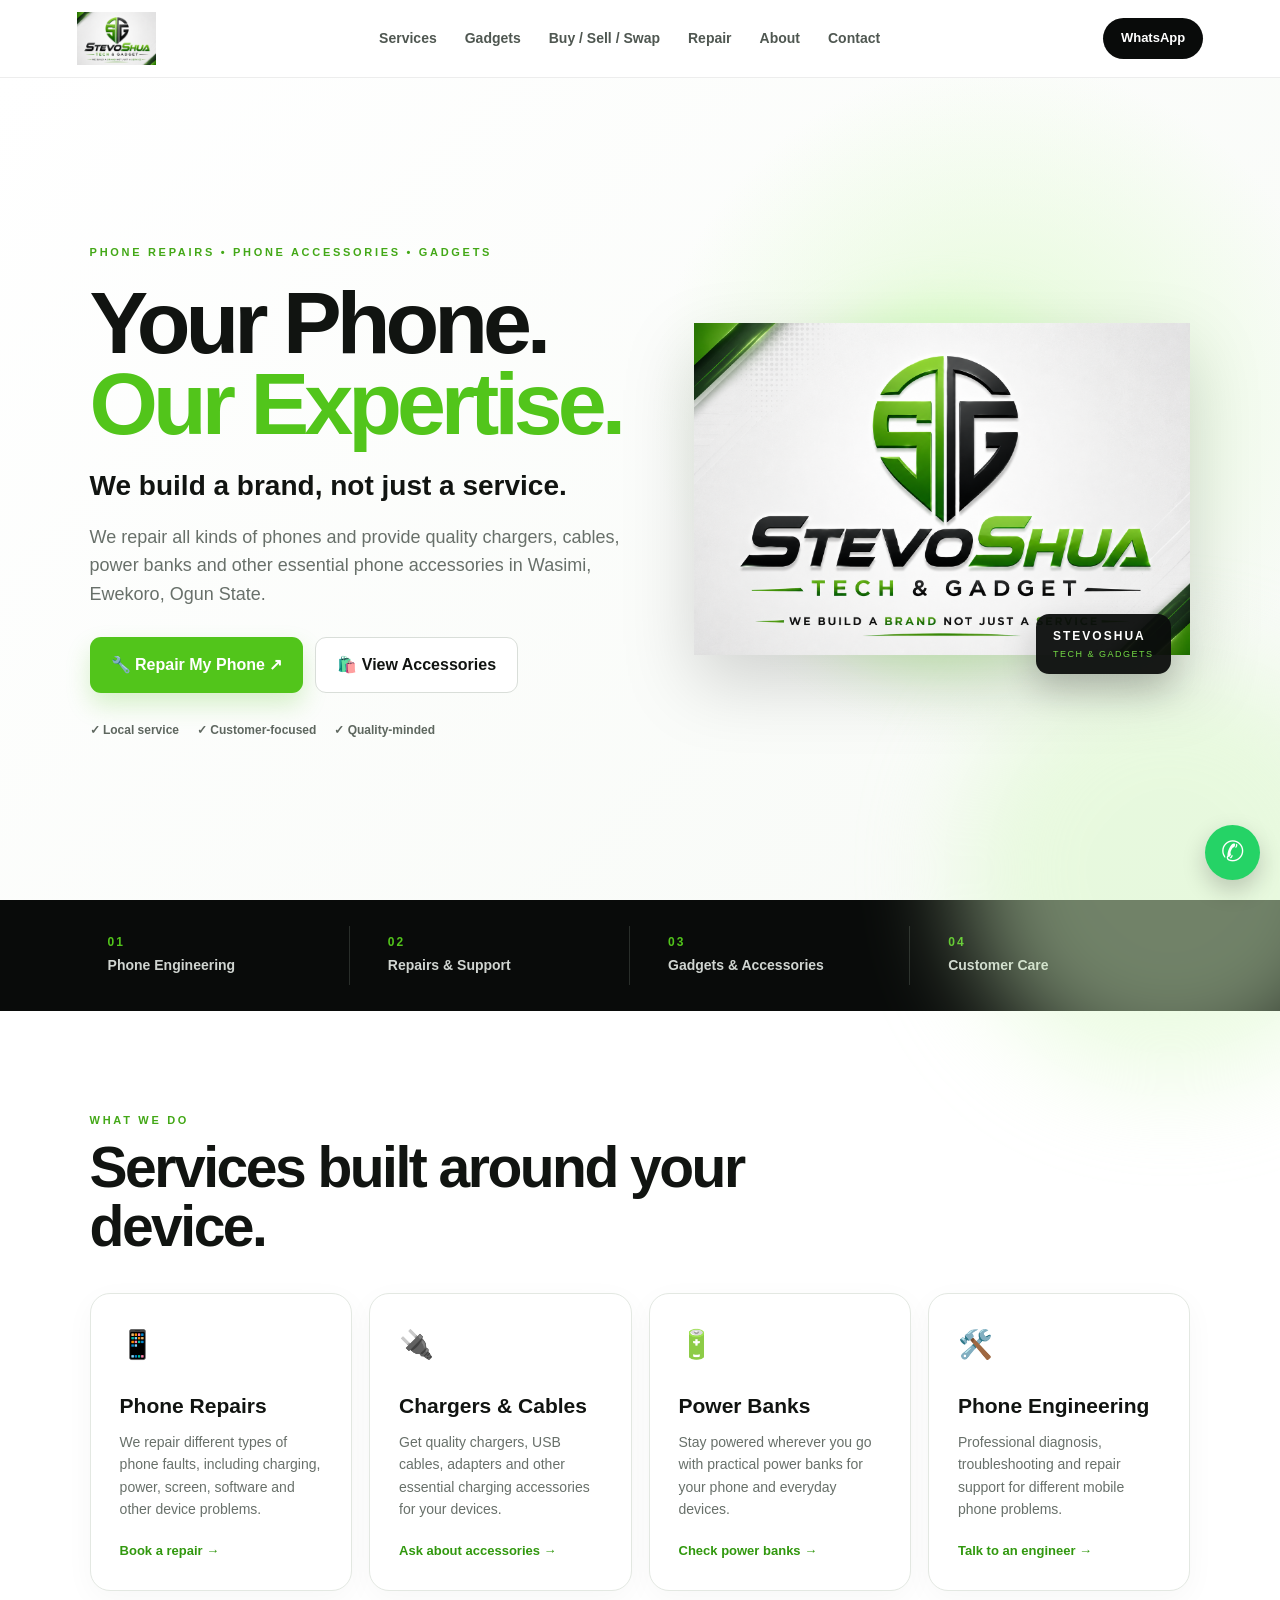
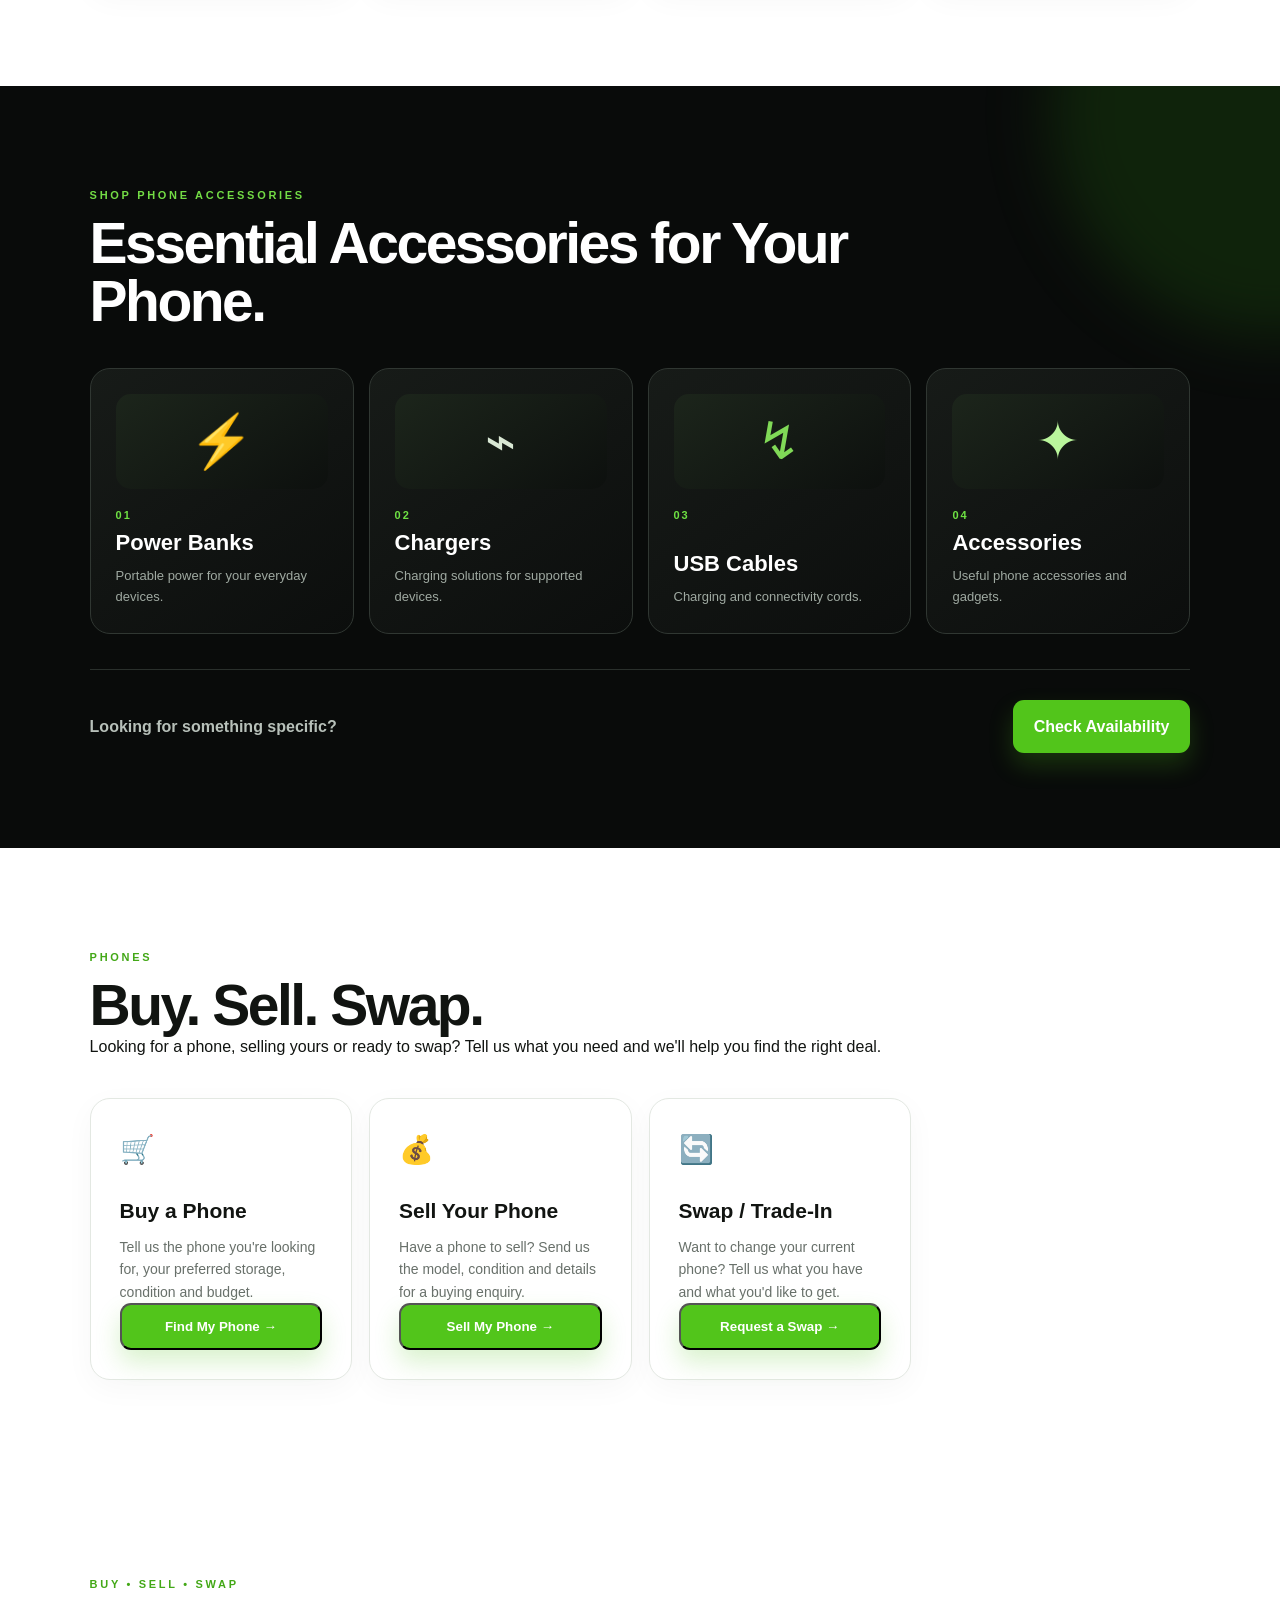
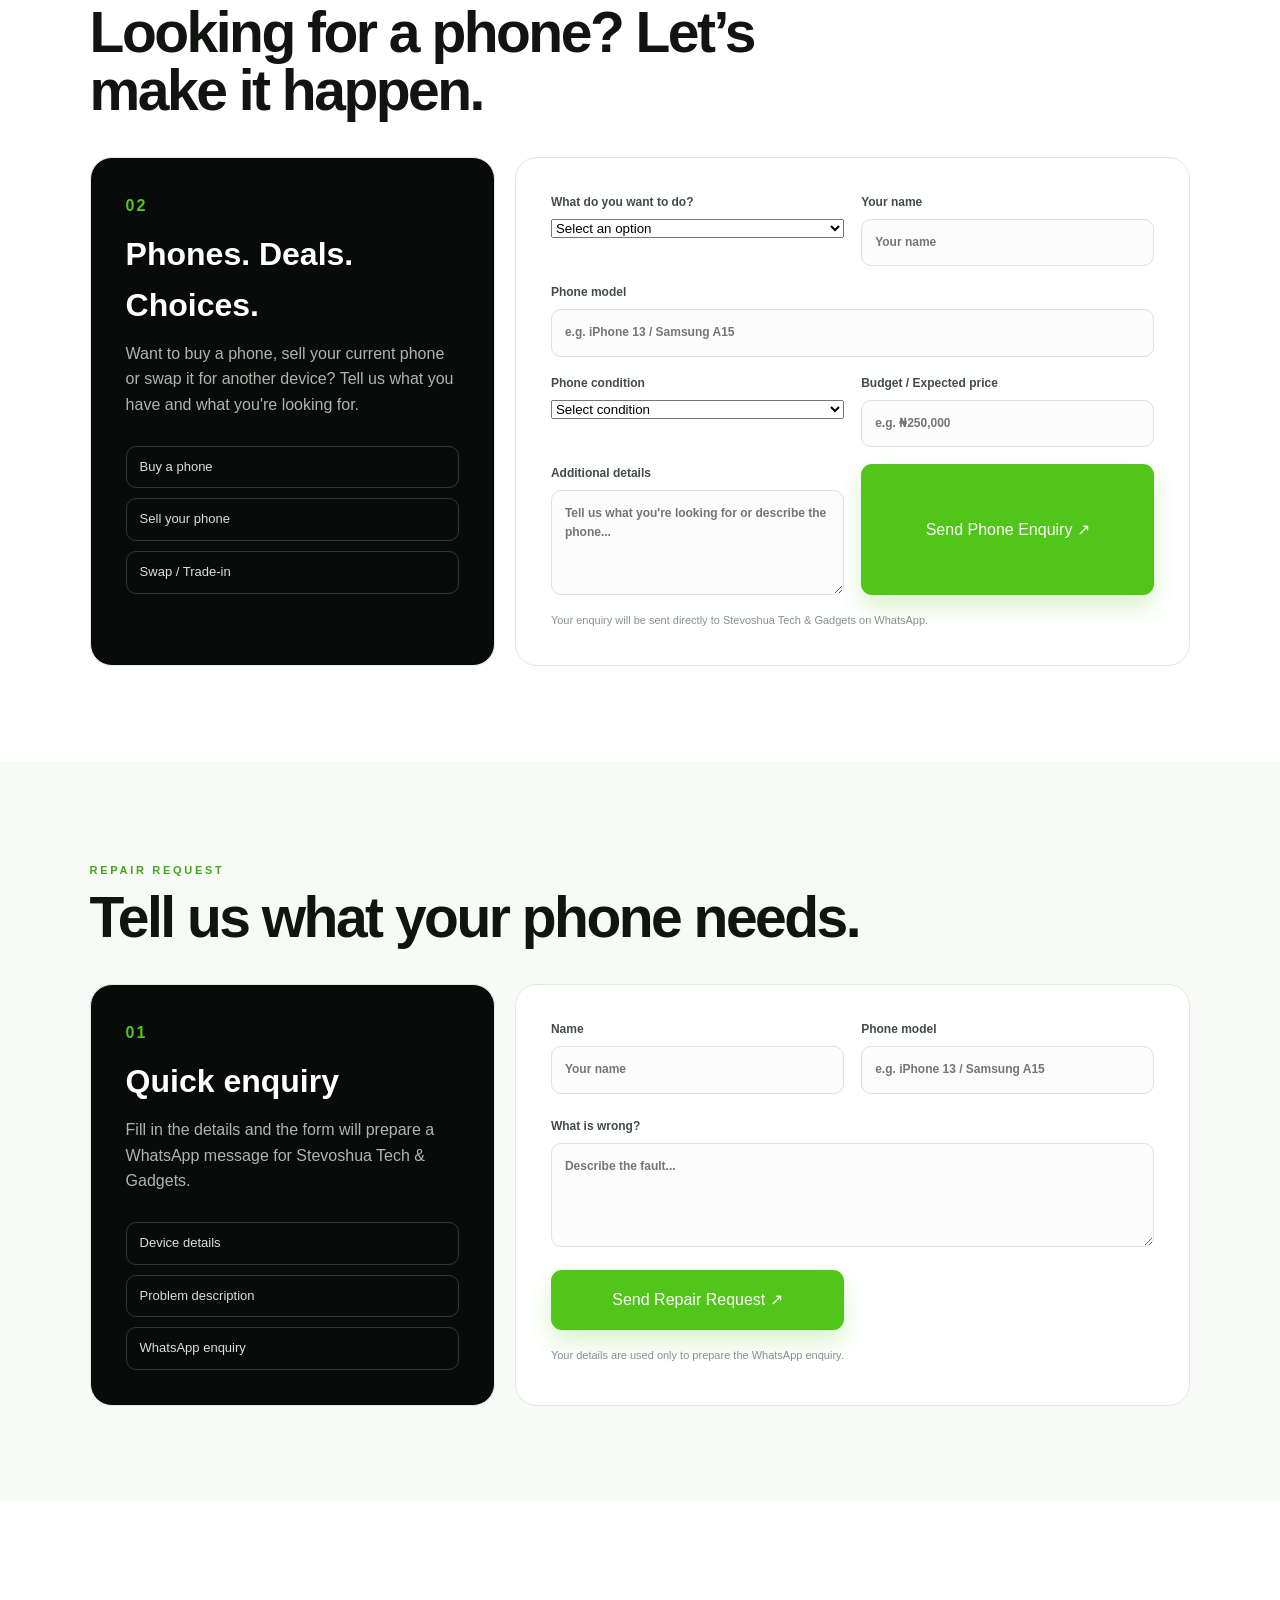
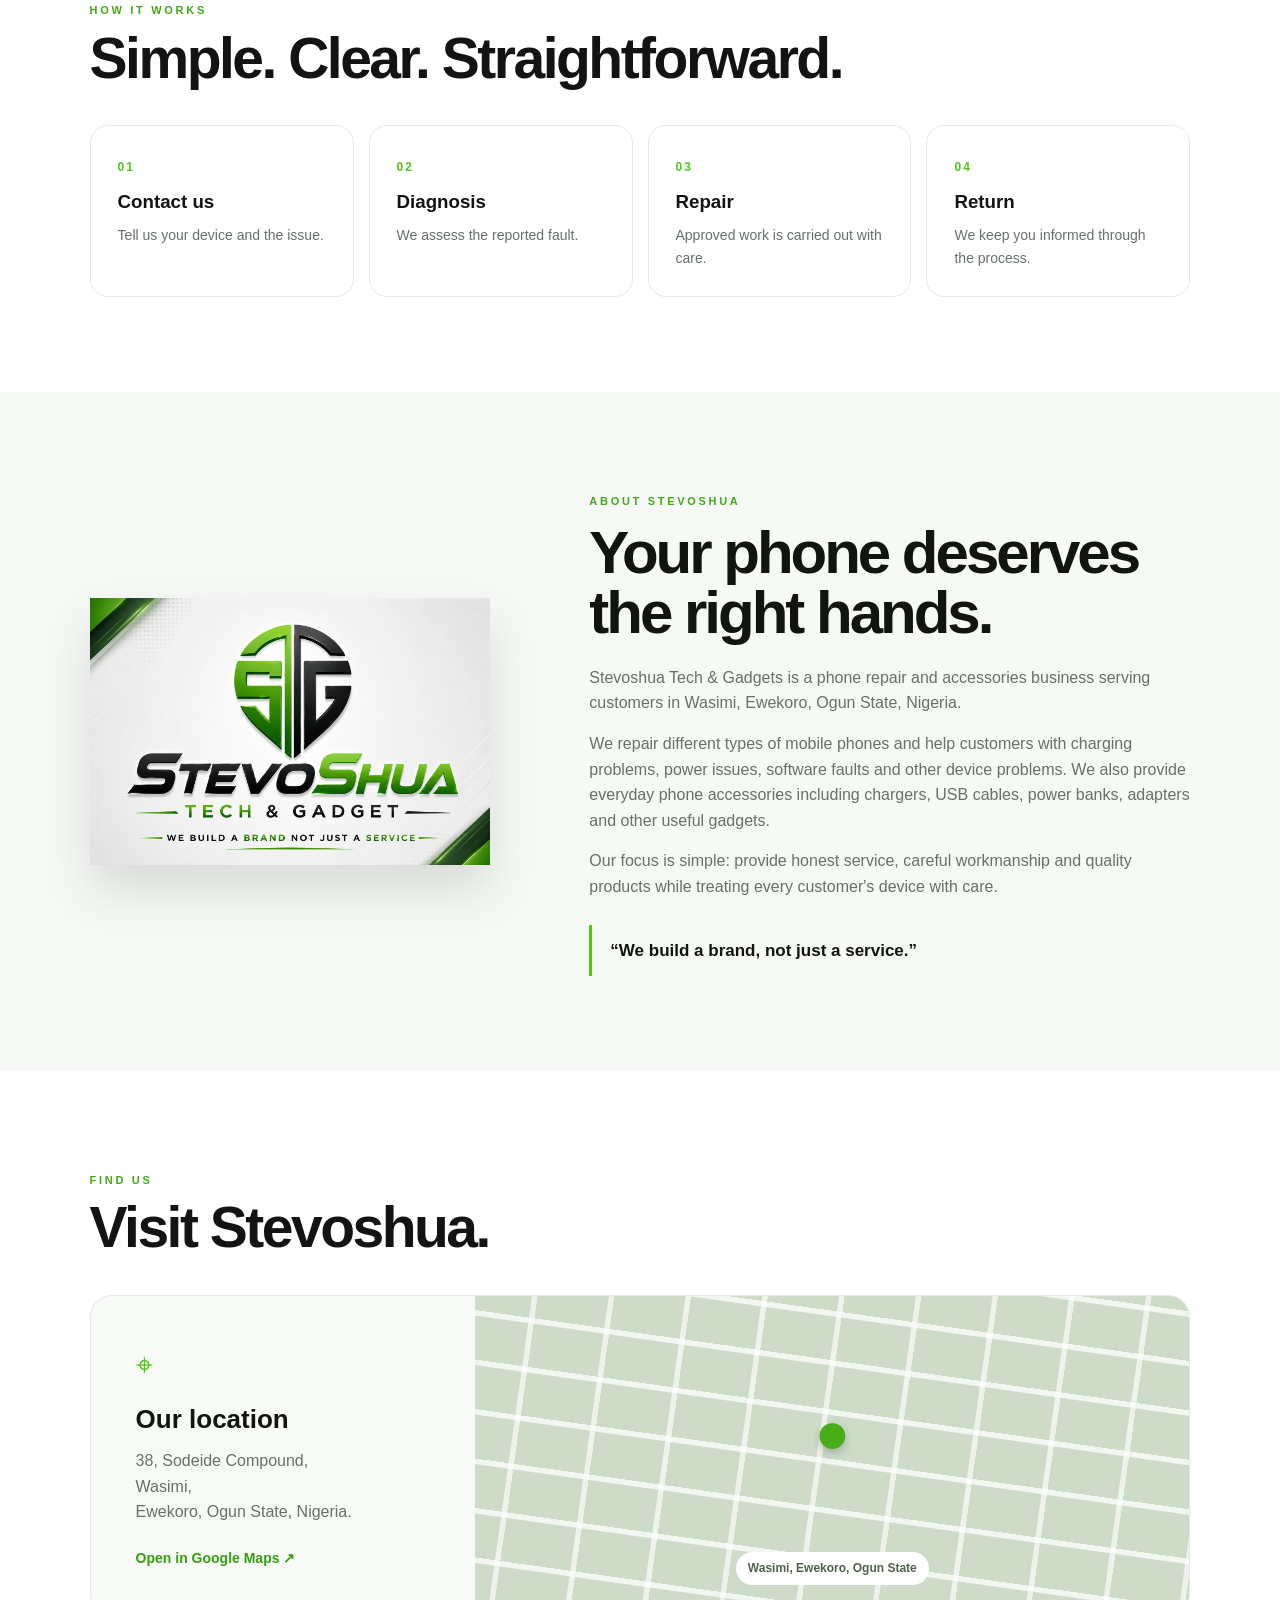
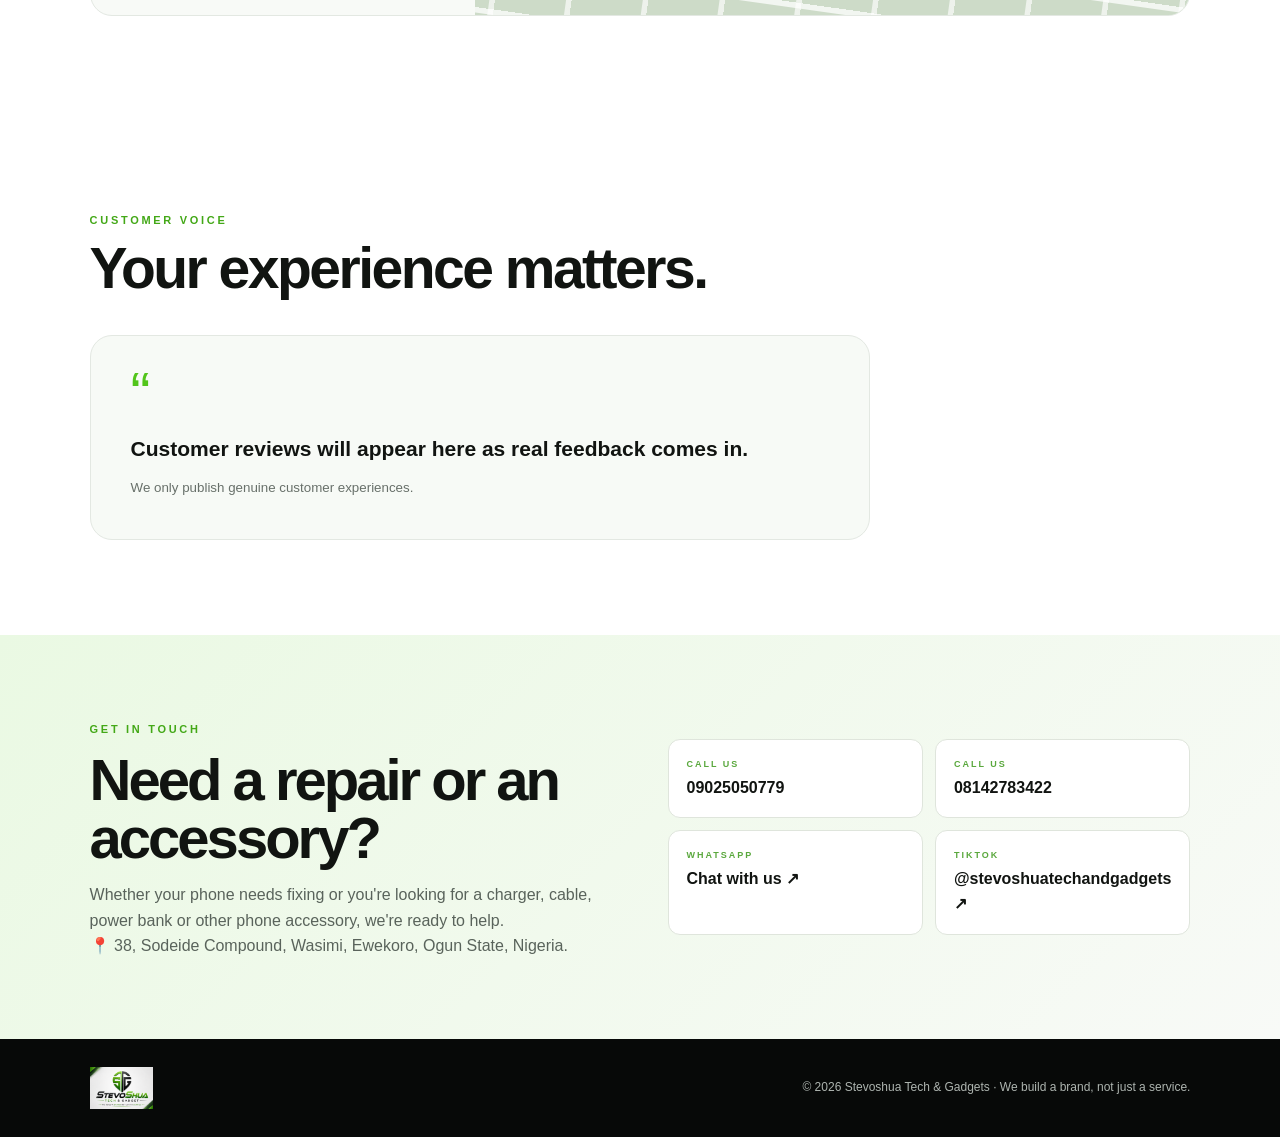
==== index.html @ bb4fdfd0 "Update index.html" ====
<!DOCTYPE html>
<html lang="en">
<head>
  <meta charset="UTF-8">
  <meta name="viewport" content="width=device-width, initial-scale=1.0">
  <meta name="theme-color" content="#0b0d0c">

<title>Stevoshua Tech & Gadgets | Phone Repairs & Accessories</title>

<meta name="description" content="Stevoshua Tech & Gadgets offers professional phone repairs and quality phone accessories in Wasimi, Ogun State, Nigeria. We repair all kinds of phones and provide chargers, cables, power banks, adapters and other gadgets.">

<meta name="keywords" content="phone repair, phone repairs in Ogun State, phone accessories, chargers, cables, power banks, phone engineering, mobile phone repair, Stevoshua Tech & Gadgets">

<meta property="og:title" content="Stevoshua Tech & Gadgets | Phone Repairs & Accessories">
<meta property="og:description" content="Professional phone repairs and quality chargers, cables, power banks and phone accessories in Wasimi, Ewekoro, Ogun State, Nigeria.">
<meta property="og:image" content="logo.png">
<meta property="og:type" content="website">

<link rel="canonical" href="https://stevoshuatech.com.ng/">
<link rel="stylesheet" href="style.css">
<link rel="manifest" href="manifest.webmanifest">
<link rel="apple-touch-icon" href="logo.png">
</head>
<body>
  <header class="nav">
    <a href="#home" class="brand"><img src="logo.png" alt="Stevoshua Tech & Gadgets"></a>
    <nav class="desktop-nav">
  <a href="#services">Services</a>
  <a href="#gadgets">Gadgets</a>
<a href="#buy-sell-swap">Buy / Sell / Swap</a>
<a href="#repair">Repair</a>
  <a href="#about">About</a>
  <a href="#contact">Contact</a>
</nav>
    <a class="nav-btn" href="https://wa.me/2349025050779" target="_blank" rel="noopener">WhatsApp</a>
  </header>

  <main>
    <section id="home" class="hero">
      <div class="hero-copy reveal">
        <span class="eyebrow">PHONE REPAIRS • PHONE ACCESSORIES • GADGETS</span>

<h1>Your Phone.<br><span>Our Expertise.</span></h1>

<p class="tagline">We build a brand, not just a service.</p>

<p class="intro">
  We repair all kinds of phones and provide quality chargers, cables,
  power banks and other essential phone accessories in Wasimi, Ewekoro,
  Ogun State.
</p>
       <div class="actions">
  <a class="primary" href="https://wa.me/2349025050779?text=Hello%20Stevoshua%20Tech%20%26%20Gadgets%2C%20I%27d%20like%20to%20repair%20my%20phone." target="_blank" rel="noopener">
    🔧 Repair My Phone ↗
  </a>

  <a class="secondary" href="#gadgets">🛍️ View Accessories</a>
</div> 
        <div class="trust-row">
          <span>✓ Local service</span><span>✓ Customer-focused</span><span>✓ Quality-minded</span>
        </div>
      </div>
      <div class="hero-visual reveal">
        <div class="glow"></div>
        <img src="logo.png" alt="Stevoshua Tech & Gadgets logo">
        <div class="floating-card"><b>STEVOSHUA</b><small>TECH & GADGETS</small></div>
      </div>
    </section>

    <section class="stats">
      <div><strong>01</strong><span>Phone Engineering</span></div>
      <div><strong>02</strong><span>Repairs & Support</span></div>
      <div><strong>03</strong><span>Gadgets & Accessories</span></div>
      <div><strong>04</strong><span>Customer Care</span></div>
    </section>

    <section class="section" id="services">
      <div class="section-heading reveal">
        <span>WHAT WE DO</span>
        <h2>Services built around your device.</h2>
      </div>
      <div class="cards">
        <article class="card reveal"><div class="icon">📱</div><h3>Phone Repairs</h3><p>We repair different types of phone faults, including charging, power, screen, software and other device problems.</p><a href="https://wa.me/2349025050779?text=Hello%2C%20I%20need%20phone%20repair%20service." target="_blank">Book a repair →</a></article>

<article class="card reveal"><div class="icon">🔌</div><h3>Chargers & Cables</h3><p>Get quality chargers, USB cables, adapters and other essential charging accessories for your devices.</p><a href="https://wa.me/2349025050779?text=Hello%2C%20I%20need%20a%20charger%20or%20cable." target="_blank">Ask about accessories →</a></article>

<article class="card reveal"><div class="icon">🔋</div><h3>Power Banks</h3><p>Stay powered wherever you go with practical power banks for your phone and everyday devices.</p><a href="https://wa.me/2349025050779?text=Hello%2C%20I%20need%20a%20power%20bank." target="_blank">Check power banks →</a></article>

<article class="card reveal"><div class="icon">🛠️</div><h3>Phone Engineering</h3><p>Professional diagnosis, troubleshooting and repair support for different mobile phone problems.</p><a href="https://wa.me/2349025050779?text=Hello%2C%20I%20need%20phone%20engineering%20service." target="_blank">Talk to an engineer →</a></article>
      </div>
    </section>

    <section class="section dark" id="gadgets">
      <div class="section-heading reveal">
        <span>SHOP PHONE ACCESSORIES</span>
<h2>Essential Accessories for Your Phone.</h2>
      </div>
      <div class="product-grid">
        <div class="product reveal"><div class="product-art power">⚡</div><div class="product-mark">01</div><b>Power Banks</b><small>Portable power for your everyday devices.</small></div>
        <div class="product reveal"><div class="product-art charger">⌁</div><div class="product-mark">02</div><b>Chargers</b><small>Charging solutions for supported devices.</small></div>
        <div class="product reveal"><div class="product-art cable">↯</div><div class="product-mark">03</div><b>USB Cables</b><small>Charging and connectivity cords.</small></div>
        <div class="product reveal"><div class="product-art accessory">✦</div><div class="product-mark">04</div><b>Accessories</b><small>Useful phone accessories and gadgets.</small></div>
      </div>
      <div class="shop-cta reveal">
        <p>Looking for something specific?</p>
        <a class="primary" href="https://wa.me/2349025050779?text=Hello%20Stevoshua%2C%20I%27m%20looking%20for%20a%20gadget." target="_blank">Check Availability</a>
      </div>
    </section>

    <!-- BUY • SELL • SWAP PHONES -->
    <section class="section phone-market" id="phones">

      <div class="section-heading reveal">
        <span>PHONES</span>
        <h2>Buy. Sell. Swap.</h2>
        <p>Looking for a phone, selling yours or ready to swap? Tell us what you need and we'll help you find the right deal.</p>
      </div>

      <div class="cards">

        <!-- BUY -->
        <article class="card reveal">
          <div class="icon">🛒</div>
          <h3>Buy a Phone</h3>
          <p>
            Tell us the phone you're looking for, your preferred storage,
            condition and budget.
          </p>

          <button
            class="primary phone-action"
            type="button"
            onclick="openPhoneForm('buy')">
            Find My Phone →
          </button>
        </article>

        <!-- SELL -->
        <article class="card reveal">
          <div class="icon">💰</div>
          <h3>Sell Your Phone</h3>
          <p>
            Have a phone to sell? Send us the model, condition and details
            for a buying enquiry.
          </p>

          <button
            class="primary phone-action"
            type="button"
            onclick="openPhoneForm('sell')">
            Sell My Phone →
          </button>
        </article>

        <!-- SWAP -->
        <article class="card reveal">
          <div class="icon">🔄</div>
          <h3>Swap / Trade-In</h3>
          <p>
            Want to change your current phone? Tell us what you have and
            what you'd like to get.
          </p>

          <button
            class="primary phone-action"
            type="button"
            onclick="openPhoneForm('swap')">
            Request a Swap →
          </button>
        </article>

      </div>

      <!-- PHONE ENQUIRY FORM -->
      <div class="repair-wrap phone-market-form reveal" id="phoneMarketForm" style="display:none;">

        <div class="repair-info">
          <div class="repair-number">02</div>

          <h3 id="phoneFormTitle">Phone Enquiry</h3>

          <p id="phoneFormDescription">
            Tell us what you're looking for and we'll prepare a WhatsApp enquiry.
          </p>

          <div class="mini-steps">
            <span>Phone details</span>
            <span>Your preference</span>
            <span>WhatsApp enquiry</span>
          </div>
        </div>

        <form class="repair-form" id="phoneMarketFormElement">

          <input type="hidden" id="phoneActionType">

          <label>
            Your name
            <input
              id="marketName"
              type="text"
              placeholder="Your name"
              required>
          </label>

          <label>
            WhatsApp number
            <input
              id="marketPhone"
              type="tel"
              placeholder="e.g. 09025050779"
              required>
          </label>

          <label>
            Phone model
            <input
              id="marketModel"
              type="text"
              placeholder="e.g. iPhone 13 Pro / Samsung A15"
              required>
          </label>

          <label>
            Storage
            <select id="marketStorage">
              <option value="">Select storage</option>
              <option>64GB</option>
              <option>128GB</option>
              <option>256GB</option>
              <option>512GB</option>
              <option>1TB</option>
              <option>Not sure</option>
            </select>
          </label>

          <label>
            Condition
            <select id="marketCondition">
              <option value="">Select condition</option>
              <option>Brand new</option>
              <option>UK used</option>
              <option>Nigerian used</option>
              <option>Any condition</option>
            </select>
          </label>

          <label id="marketBudgetLabel">
            Budget / Expected price
            <input
              id="marketBudget"
              type="text"
              placeholder="e.g. ₦350,000">
          </label>

          <label>
            Additional details
            <textarea
              id="marketDetails"
              rows="4"
              placeholder="Tell us anything else we should know..."></textarea>
          </label>

          <button class="primary" type="submit">
            Send Enquiry on WhatsApp ↗
          </button>

          <small>
            Your information is used only to prepare your WhatsApp enquiry.
          </small>

        </form>
      </div>

    </section><section class="section buy-sell-swap" id="buy-sell-swap">
  <div class="section-heading reveal">
    <span>BUY • SELL • SWAP</span>
    <h2>Looking for a phone? Let’s make it happen.</h2>
  </div>

  <div class="repair-wrap">
    <div class="repair-info reveal">
      <div class="repair-number">02</div>
      <h3>Phones. Deals. Choices.</h3>

      <p>
        Want to buy a phone, sell your current phone or swap it for another
        device? Tell us what you have and what you're looking for.
      </p>

      <div class="mini-steps">
        <span>Buy a phone</span>
        <span>Sell your phone</span>
        <span>Swap / Trade-in</span>
      </div>
    </div>

    <form class="repair-form reveal" id="phoneDealForm">

      <label>
        What do you want to do?
        <select id="dealType" required>
          <option value="">Select an option</option>
          <option value="Buy a phone">📱 Buy a phone</option>
          <option value="Sell my phone">💰 Sell my phone</option>
          <option value="Swap / Trade-in">🔄 Swap / Trade-in</option>
        </select>
      </label>

      <label>
        Your name
        <input id="dealName" type="text" placeholder="Your name" required>
      </label>

      <label>
        Phone model
        <input id="dealPhone" type="text"
          placeholder="e.g. iPhone 13 / Samsung A15" required>
      </label>

      <label>
        Phone condition
        <select id="dealCondition" required>
          <option value="">Select condition</option>
          <option value="Brand new">Brand new</option>
          <option value="Used - very good">Used - very good</option>
          <option value="Used - good">Used - good</option>
          <option value="Fair condition">Fair condition</option>
          <option value="Faulty / damaged">Faulty / damaged</option>
        </select>
      </label>

      <label>
        Budget / Expected price
        <input id="dealPrice" type="text"
          placeholder="e.g. ₦250,000">
      </label>

      <label>
        Additional details
        <textarea id="dealDetails" rows="4"
          placeholder="Tell us what you're looking for or describe the phone..."></textarea>
      </label>

      <button class="primary" type="submit">
        Send Phone Enquiry ↗
      </button>

      <small>
        Your enquiry will be sent directly to Stevoshua Tech & Gadgets on WhatsApp.
      </small>

    </form>
  </div>
</section>
    <section class="section repair-section" id="repair">
      <div class="section-heading reveal">
        <span>REPAIR REQUEST</span>
        <h2>Tell us what your phone needs.</h2>
      </div>
      <div class="repair-wrap">
        <div class="repair-info reveal">
          <div class="repair-number">01</div>
          <h3>Quick enquiry</h3>
          <p>Fill in the details and the form will prepare a WhatsApp message for Stevoshua Tech & Gadgets.</p>
          <div class="mini-steps">
            <span>Device details</span>
            <span>Problem description</span>
            <span>WhatsApp enquiry</span>
          </div>
        </div>
        <form class="repair-form reveal" id="repairForm">
          <label>Name<input id="customerName" type="text" placeholder="Your name" required></label>
          <label>Phone model<input id="phoneModel" type="text" placeholder="e.g. iPhone 13 / Samsung A15" required></label>
          <label>What is wrong?<textarea id="problem" rows="4" placeholder="Describe the fault..." required></textarea></label>
          <button class="primary" type="submit">Send Repair Request ↗</button>
          <small>Your details are used only to prepare the WhatsApp enquiry.</small>
        </form>
      </div>
    </section>

    <section class="section process">
      <div class="section-heading reveal">
        <span>HOW IT WORKS</span>
        <h2>Simple. Clear. Straightforward.</h2>
      </div>
      <div class="process-grid">
        <div class="process-card reveal"><strong>01</strong><h3>Contact us</h3><p>Tell us your device and the issue.</p></div>
        <div class="process-card reveal"><strong>02</strong><h3>Diagnosis</h3><p>We assess the reported fault.</p></div>
        <div class="process-card reveal"><strong>03</strong><h3>Repair</h3><p>Approved work is carried out with care.</p></div>
        <div class="process-card reveal"><strong>04</strong><h3>Return</h3><p>We keep you informed through the process.</p></div>
      </div>
    </section>

    <section class="section about" id="about">
  <div class="about-image reveal">
    <img src="logo.png" alt="Stevoshua Tech & Gadgets">
  </div>

  <div class="about-copy reveal">
    <span class="eyebrow">ABOUT STEVOSHUA</span>

    <h2>Your phone deserves the right hands.</h2>

    <p>
      Stevoshua Tech & Gadgets is a phone repair and accessories business
      serving customers in Wasimi, Ewekoro, Ogun State, Nigeria.
    </p>

    <p>
      We repair different types of mobile phones and help customers with
      charging problems, power issues, software faults and other device
      problems. We also provide everyday phone accessories including
      chargers, USB cables, power banks, adapters and other useful gadgets.
    </p>

    <p>
      Our focus is simple: provide honest service, careful workmanship and
      quality products while treating every customer's device with care.
    </p>

    <div class="motto">“We build a brand, not just a service.”</div>
  </div>
</section>

    <section class="section location">
      <div class="section-heading reveal">
        <span>FIND US</span>
        <h2>Visit Stevoshua.</h2>
      </div>
      <div class="location-box reveal">
        <div>
          <div class="pin">⌖</div>
          <h3>Our location</h3>
          <p>38, Sodeide Compound,<br>Wasimi,<br>Ewekoro, Ogun State, Nigeria.</p>
          <a class="map-link" href="https://www.google.com/maps/search/?api=1&query=38%20Sodeide%20Compound%20Wasimi%20Ewekoro%20Ogun%20State%20Nigeria" target="_blank" rel="noopener">Open in Google Maps ↗</a>
        </div>
        <div class="map-placeholder">
          <div class="map-grid"></div>
          <div class="map-pin">●</div>
          <span>Wasimi, Ewekoro, Ogun State</span>
        </div>
      </div>
    </section>


    <section class="section reviews">
      <div class="section-heading reveal">
        <span>CUSTOMER VOICE</span>
        <h2>Your experience matters.</h2>
      </div>
      <div class="review-note reveal">
        <div class="quote">“</div>
        <p>Customer reviews will appear here as real feedback comes in.</p>
        <small>We only publish genuine customer experiences.</small>
      </div>
    </section>

    <section class="contact" id="contact">
  <div class="contact-copy reveal">
    <span>GET IN TOUCH</span>

    <h2>Need a repair or an accessory?</h2>

    <p>
      Whether your phone needs fixing or you're looking for a charger,
      cable, power bank or other phone accessory, we're ready to help.
    </p>

    <p>
      📍 38, Sodeide Compound, Wasimi, Ewekoro, Ogun State, Nigeria.
    </p>
  </div>

  <div class="contact-links reveal">
    <a href="tel:+2349025050779">
      <small>CALL US</small>
      09025050779
    </a>

    <a href="tel:+2348142783422">
      <small>CALL US</small>
      08142783422
    </a>

    <a href="https://wa.me/2349025050779?text=Hello%20Stevoshua%20Tech%20%26%20Gadgets%2C%20I%27d%20like%20to%20make%20an%20enquiry." target="_blank" rel="noopener">
      <small>WHATSAPP</small>
      Chat with us ↗
    </a>

    <a href="https://www.tiktok.com/@stevoshuatechandgadgets" target="_blank" rel="noopener">
      <small>TIKTOK</small>
      @stevoshuatechandgadgets ↗
    </a>
  </div>
</section>
  </main>

  <footer>
    <img src="logo.png" alt="Stevoshua Tech & Gadgets">
    <p>© 2026 Stevoshua Tech & Gadgets · We build a brand, not just a service.</p>
  </footer>

  <a class="floating-whatsapp" href="https://wa.me/2349025050779" target="_blank" aria-label="Chat on WhatsApp">✆</a>

  <script>
    const observer = new IntersectionObserver((entries) => {
      entries.forEach(entry => {
        if (entry.isIntersecting) entry.target.classList.add('visible');
      });
    }, { threshold: 0.12 });
    document.querySelectorAll('.reveal').forEach(el => observer.observe(el));

    document.getElementById('repairForm').addEventListener('submit', function(e) {
      e.preventDefault();
      const name = document.getElementById('customerName').value.trim();
      const model = document.getElementById('phoneModel').value.trim();
      const problem = document.getElementById('problem').value.trim();
      const message = `Hello Stevoshua Tech & Gadgets,\n\nRepair enquiry:\nName: ${name}\nPhone model: ${model}\nProblem: ${problem}`;
      window.open('https://wa.me/2349025050779?text=' + encodeURIComponent(message), '_blank');
    });
    // BUY • SELL • SWAP PHONE ENQUIRY
    function openPhoneForm(type) {

      const form = document.getElementById('phoneMarketForm');
      const title = document.getElementById('phoneFormTitle');
      const description = document.getElementById('phoneFormDescription');
      const actionType = document.getElementById('phoneActionType');
      const budgetLabel = document.getElementById('marketBudgetLabel');

      actionType.value = type;
document.getElementById('phoneDealForm').addEventListener('submit', function(e) {
  e.preventDefault();

  const type = document.getElementById('dealType').value;
  const name = document.getElementById('dealName').value.trim();
  const phone = document.getElementById('dealPhone').value.trim();
  const condition = document.getElementById('dealCondition').value;
  const price = document.getElementById('dealPrice').value.trim();
  const details = document.getElementById('dealDetails').value.trim();

  const message =
`Hello Stevoshua Tech & Gadgets 👋

PHONE BUY / SELL / SWAP ENQUIRY

Request: ${type}
Name: ${name}
Phone: ${phone}
Condition: ${condition}
Budget / Expected price: ${price || 'Not specified'}

Additional details:
${details || 'None'}

I would like to know more about this phone deal.`;

  window.open(
    'https://wa.me/2349025050779?text=' +
    encodeURIComponent(message),
    '_blank'
  );
});
   if  ('serviceWorker' in navigator) {
      window.addEventListener('load', () => navigator.serviceWorker.register('sw.js').catch(() => {}));
    }
  </script>
</body>
</html>
---- style.css ----
*{box-sizing:border-box;margin:0;padding:0}
:root{--green:#52c51b;--green2:#8bea50;--dark:#090b0a;--dark2:#111512;--text:#111411;--muted:#68706a;--line:#e3e8e2}
html{scroll-behavior:smooth}
body{font-family:Inter,Arial,Helvetica,sans-serif;color:var(--text);background:#fff;line-height:1.6;overflow-x:hidden}
a{text-decoration:none;color:inherit}
.nav{height:78px;display:flex;align-items:center;justify-content:space-between;padding:10px 6%;position:sticky;top:0;background:rgba(255,255,255,.92);backdrop-filter:blur(18px);z-index:20;border-bottom:1px solid rgba(0,0,0,.07)}
.brand img{height:53px;width:auto;display:block}
.desktop-nav{display:flex;gap:28px;font-size:14px;font-weight:700;color:#4f5751}
.desktop-nav a:hover{color:#43a817}
.nav-btn{background:var(--dark);color:#fff;padding:10px 18px;border-radius:999px;font-weight:800;font-size:13px}
.hero{min-height:calc(100vh - 78px);padding:7% 7%;display:grid;grid-template-columns:1.05fr .95fr;align-items:center;gap:5%;position:relative;background:radial-gradient(circle at 78% 40%,#e3fbd5 0,transparent 31%),linear-gradient(135deg,#fff 0,#f7faf6 100%)}
.hero:before{content:"";position:absolute;inset:auto -100px -180px auto;width:420px;height:420px;border-radius:50%;background:#d8f8c6;filter:blur(50px);opacity:.5}
.eyebrow,.section-heading span,.contact>div>span{font-size:11px;font-weight:900;letter-spacing:2.7px;color:#43a817}
h1{font-size:clamp(48px,7vw,88px);line-height:.92;letter-spacing:-5px;margin:19px 0}
h1 span{color:var(--green)}
.tagline{font-size:clamp(19px,2.3vw,28px);font-weight:850;margin-bottom:14px}
.intro{max-width:620px;color:var(--muted);font-size:18px}
.actions{display:flex;gap:12px;margin-top:28px;flex-wrap:wrap}
.primary,.secondary{padding:14px 21px;border-radius:11px;font-weight:850;display:inline-flex;align-items:center;justify-content:center}
.primary{background:var(--green);color:#fff;box-shadow:0 12px 25px rgba(82,197,27,.22)}
.primary:hover{transform:translateY(-2px)}
.secondary{border:1px solid #d9ded9;background:#fff}
.trust-row{display:flex;gap:18px;flex-wrap:wrap;margin-top:28px;color:#5e675f;font-size:12px;font-weight:700}
.hero-visual{position:relative;display:flex;align-items:center;justify-content:center;min-height:430px}
.hero-visual .glow{position:absolute;width:360px;height:360px;background:#d9ffc6;border-radius:50%;filter:blur(25px)}
.hero-visual>img{position:relative;width:min(100%,500px);filter:drop-shadow(0 28px 35px rgba(0,0,0,.16));animation:float 5s ease-in-out infinite}
.floating-card{position:absolute;right:4%;bottom:7%;padding:13px 17px;background:rgba(10,12,11,.94);color:#fff;border-radius:13px;box-shadow:0 15px 35px rgba(0,0,0,.2);display:flex;flex-direction:column}
.floating-card b{font-size:12px;letter-spacing:2px}.floating-card small{color:#74db45;font-size:9px;letter-spacing:1.5px}
@keyframes float{50%{transform:translateY(-10px)}}
.stats{display:grid;grid-template-columns:repeat(4,1fr);background:var(--dark);color:#fff;padding:26px 7%;gap:20px}
.stats div{border-right:1px solid #292e2a;padding:7px 18px}.stats div:last-child{border:0}
.stats strong{display:block;color:var(--green);font-size:12px;letter-spacing:2px}.stats span{font-size:14px;font-weight:700;color:#d0d5d1}
.section{padding:95px 7%}
.section-heading{max-width:800px;margin-bottom:38px}.section-heading h2{font-size:clamp(34px,4.5vw,57px);line-height:1.02;letter-spacing:-2.5px;margin-top:7px}
.cards{display:grid;grid-template-columns:repeat(4,1fr);gap:17px}
.card{padding:29px;border:1px solid var(--line);border-radius:20px;background:#fff;min-height:260px;display:flex;flex-direction:column;box-shadow:0 8px 30px rgba(0,0,0,.035);transition:.25s}
.card:hover{transform:translateY(-7px);box-shadow:0 18px 45px rgba(0,0,0,.1);border-color:#bfe9ad}
.icon{font-size:28px;color:var(--green);margin-bottom:22px}.card h3{font-size:21px;margin-bottom:8px}.card p{color:var(--muted);font-size:14px}.card a{margin-top:auto;padding-top:20px;color:#31980e;font-size:13px;font-weight:850}
.dark{background:var(--dark);color:#fff;position:relative;overflow:hidden}.dark:after{content:"";position:absolute;width:450px;height:450px;border-radius:50%;background:#163b0d;right:-220px;top:-200px;filter:blur(30px);opacity:.5}
.dark .section-heading span{color:#73dc45}.dark .section-heading,.dark .product-grid,.dark .shop-cta{position:relative;z-index:1}
.product-grid{display:grid;grid-template-columns:repeat(4,1fr);gap:15px}
.product{min-height:205px;padding:25px;border:1px solid #303732;border-radius:20px;display:flex;flex-direction:column;justify-content:flex-end;background:linear-gradient(145deg,#171b18,#0c0e0d);transition:.25s}
.product:hover{border-color:#4e8e37;transform:translateY(-5px)}
.product-mark{align-self:flex-start;color:#6ee143;font-weight:900;font-size:11px;letter-spacing:2px;margin-bottom:auto}.product b{font-size:22px}.product small{color:#9fa9a1;margin-top:6px;font-size:13px}
.shop-cta{display:flex;justify-content:space-between;align-items:center;gap:20px;margin-top:35px;padding-top:30px;border-top:1px solid #2a302c}.shop-cta p{color:#b7c0b9;font-weight:700}
.about{display:grid;grid-template-columns:.8fr 1.2fr;gap:9%;align-items:center;background:#f7f9f6}
.about-image{display:flex;justify-content:center}.about-image img{width:min(100%,430px);filter:drop-shadow(0 25px 25px rgba(0,0,0,.12))}
.about-copy h2{font-size:clamp(38px,5vw,60px);line-height:1;letter-spacing:-3px;margin:10px 0 22px}.about-copy p{color:var(--muted);max-width:650px;margin-bottom:15px}
.motto{margin-top:25px;border-left:3px solid var(--green);padding:12px 18px;font-weight:850;font-size:17px}
.location{background:#fff}.location-box{display:grid;grid-template-columns:.7fr 1.3fr;border:1px solid var(--line);border-radius:22px;overflow:hidden;background:#f8faf7}
.location-box>div:first-child{padding:45px}.pin{font-size:30px;color:var(--green);margin-bottom:10px}.location-box h3{font-size:26px}.location-box p{color:var(--muted);margin:8px 0 20px}.map-link{font-weight:850;color:#359f10;font-size:14px}
.map-placeholder{min-height:300px;position:relative;overflow:hidden;background:#dfe9db;display:flex;align-items:flex-end;justify-content:center;padding-bottom:30px;color:#52604f;font-weight:800}
.map-grid{position:absolute;inset:-30%;background:repeating-linear-gradient(15deg,transparent 0 43px,rgba(255,255,255,.75) 44px 49px),repeating-linear-gradient(105deg,transparent 0 70px,rgba(255,255,255,.65) 71px 76px),#cddbc8;transform:rotate(-7deg)}
.map-pin{position:absolute;top:43%;left:50%;transform:translate(-50%,-50%);font-size:60px;color:#48ad19;text-shadow:0 4px 10px rgba(0,0,0,.2)}
.map-placeholder span{position:relative;background:#fff;padding:7px 12px;border-radius:999px;font-size:12px}
.contact{padding:80px 7%;background:linear-gradient(135deg,#eaf9e3,#f8faf7);display:grid;grid-template-columns:1fr 1fr;gap:55px;align-items:center}
.contact h2{font-size:clamp(37px,5vw,58px);line-height:1;letter-spacing:-3px;margin:10px 0 15px}.contact p{color:#59635b}
.contact-links{display:grid;grid-template-columns:1fr 1fr;gap:12px}.contact-links a{background:#fff;padding:17px 18px;border-radius:12px;border:1px solid #dfe5dc;font-weight:800;transition:.2s}.contact-links a:hover{transform:translateY(-3px);border-color:#a6d78f}.contact-links small{display:block;color:#5aa83d;font-size:9px;letter-spacing:2px;margin-bottom:3px}
footer{padding:28px 7%;display:flex;align-items:center;justify-content:space-between;gap:20px;background:#070908;color:#aeb5b0;font-size:12px}footer img{height:42px;width:auto;object-fit:contain}
.floating-whatsapp{position:fixed;right:20px;bottom:20px;width:55px;height:55px;border-radius:50%;display:grid;place-items:center;background:#25d366;color:#fff;font-size:28px;box-shadow:0 10px 25px rgba(0,0,0,.2);z-index:30}
.reveal{opacity:0;transform:translateY(22px);transition:opacity .7s ease,transform .7s ease}.reveal.visible{opacity:1;transform:none}

@media(max-width:950px){.desktop-nav{display:none}.hero{grid-template-columns:1fr;text-align:center;padding-top:60px}.intro{margin:auto}.actions,.trust-row{justify-content:center}.hero-visual{order:-1;min-height:330px}.hero-visual>img{width:310px}.floating-card{right:12%;bottom:3%}.cards,.product-grid{grid-template-columns:repeat(2,1fr)}.stats{grid-template-columns:repeat(2,1fr)}.stats div:nth-child(2){border-right:0}.about{grid-template-columns:1fr;text-align:center}.about-copy p{margin-left:auto;margin-right:auto}.motto{max-width:500px;margin:25px auto 0;text-align:left}.location-box{grid-template-columns:1fr}}
@media(max-width:600px){.nav{height:68px;padding:8px 5%}.brand img{height:43px}.nav-btn{padding:8px 13px;font-size:12px}.hero{min-height:auto;padding:48px 5% 70px}h1{font-size:51px;letter-spacing:-3px}.intro{font-size:16px}.trust-row{gap:10px;font-size:10px}.hero-visual{min-height:270px}.hero-visual>img{width:260px}.floating-card{right:0;bottom:0}.stats{padding:20px 5%;gap:0}.stats div{padding:8px 12px}.stats span{font-size:11px}.section{padding:68px 5%}.section-heading h2{letter-spacing:-1.5px}.cards,.product-grid{grid-template-columns:1fr}.card{min-height:230px}.shop-cta{align-items:flex-start;flex-direction:column}.about-image img{width:280px}.about-copy{text-align:left}.location-box>div:first-child{padding:32px}.map-placeholder{min-height:250px}.contact{grid-template-columns:1fr;padding:65px 5%;gap:30px}.contact-links{grid-template-columns:1fr}footer{flex-direction:column;text-align:center;padding:25px 5%}}

.product-art{height:95px;display:grid;place-items:center;font-size:52px;border-radius:15px;margin-bottom:18px;background:linear-gradient(145deg,#1c251b,#0d100e);color:#6ee143}
.product-art.charger{color:#d9e8d4}.product-art.cable{color:#80d957}.product-art.accessory{color:#baf69c}
.repair-section{background:#f7faf6}
.repair-wrap{display:grid;grid-template-columns:.75fr 1.25fr;gap:20px}
.repair-info,.repair-form{border:1px solid var(--line);border-radius:22px;background:#fff;padding:35px}
.repair-info{background:var(--dark);color:#fff}.repair-number{color:var(--green);font-weight:900;letter-spacing:2px}.repair-info h3{font-size:32px;margin:10px 0}.repair-info p{color:#adb6ae;max-width:450px}.mini-steps{display:flex;flex-direction:column;gap:10px;margin-top:28px}.mini-steps span{border:1px solid #303732;border-radius:10px;padding:10px 13px;color:#d9dfda;font-size:13px}
.repair-form{display:grid;grid-template-columns:1fr 1fr;gap:17px}.repair-form label{display:flex;flex-direction:column;font-size:12px;font-weight:800;gap:7px;color:#454c47}.repair-form label:nth-child(3){grid-column:1/-1}.repair-form input,.repair-form textarea{width:100%;font:inherit;border:1px solid #dce2dc;border-radius:10px;padding:13px;outline:none;background:#fbfcfb}.repair-form input:focus,.repair-form textarea:focus{border-color:var(--green);box-shadow:0 0 0 3px rgba(82,197,27,.1)}.repair-form button{border:0;cursor:pointer;font:inherit}.repair-form small{grid-column:1/-1;color:#89918b;font-size:11px}
.process-grid{display:grid;grid-template-columns:repeat(4,1fr);gap:15px}.process-card{padding:27px;border:1px solid var(--line);border-radius:18px}.process-card strong{color:var(--green);font-size:12px;letter-spacing:2px}.process-card h3{margin:8px 0}.process-card p{color:var(--muted);font-size:14px}
.review-note{border:1px solid var(--line);border-radius:22px;padding:40px;background:#f7faf6;max-width:780px}.quote{font-size:60px;line-height:.6;color:var(--green)}.review-note p{font-size:21px;font-weight:750;margin:20px 0 8px}.review-note small{color:var(--muted)}
@media(max-width:950px){.repair-wrap{grid-template-columns:1fr}.process-grid{grid-template-columns:repeat(2,1fr)}}
@media(max-width:600px){.repair-form{grid-template-columns:1fr}.repair-form label:nth-child(3){grid-column:auto}.repair-form small{grid-column:auto}.process-grid{grid-template-columns:1fr}.repair-info,.repair-form{padding:26px}.product-art{height:80px}}
/* Fix: make reveal sections visible */
.reveal {
  opacity: 1 !important;
  transform: none !important;
}
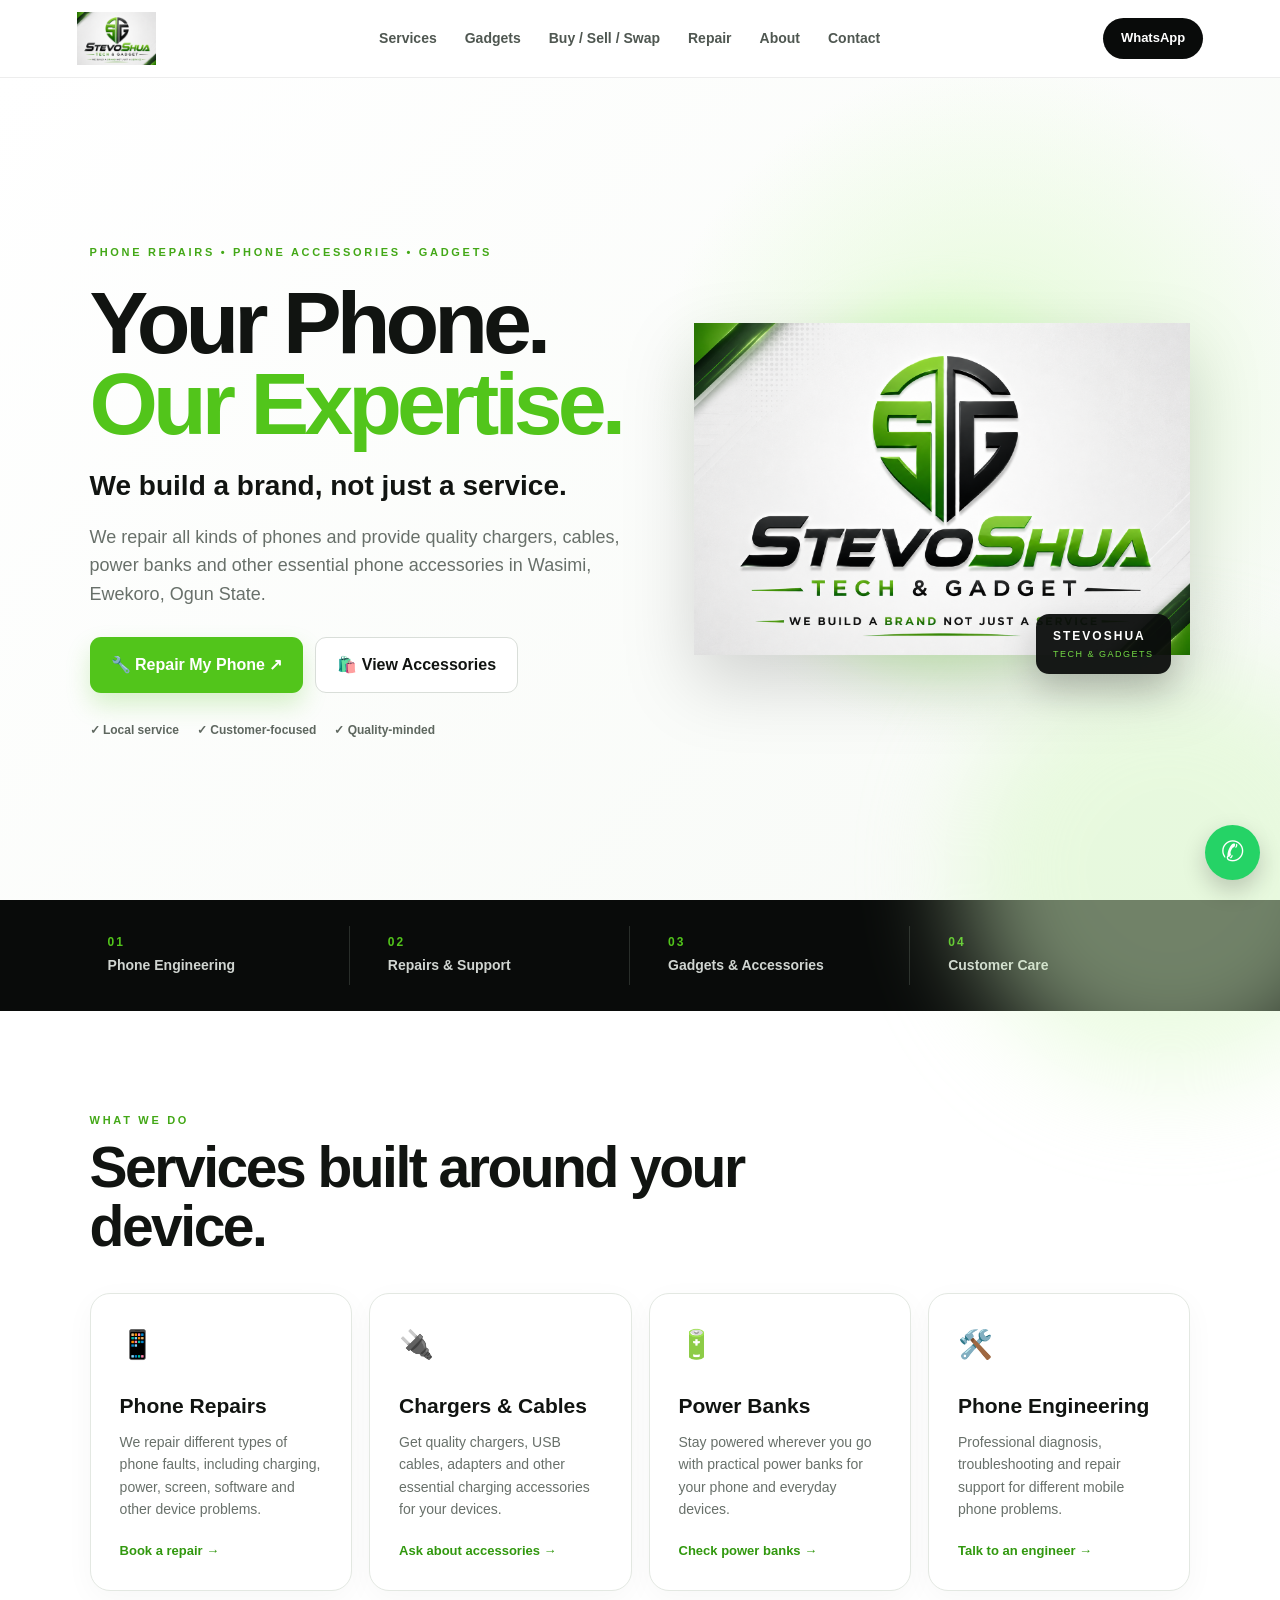
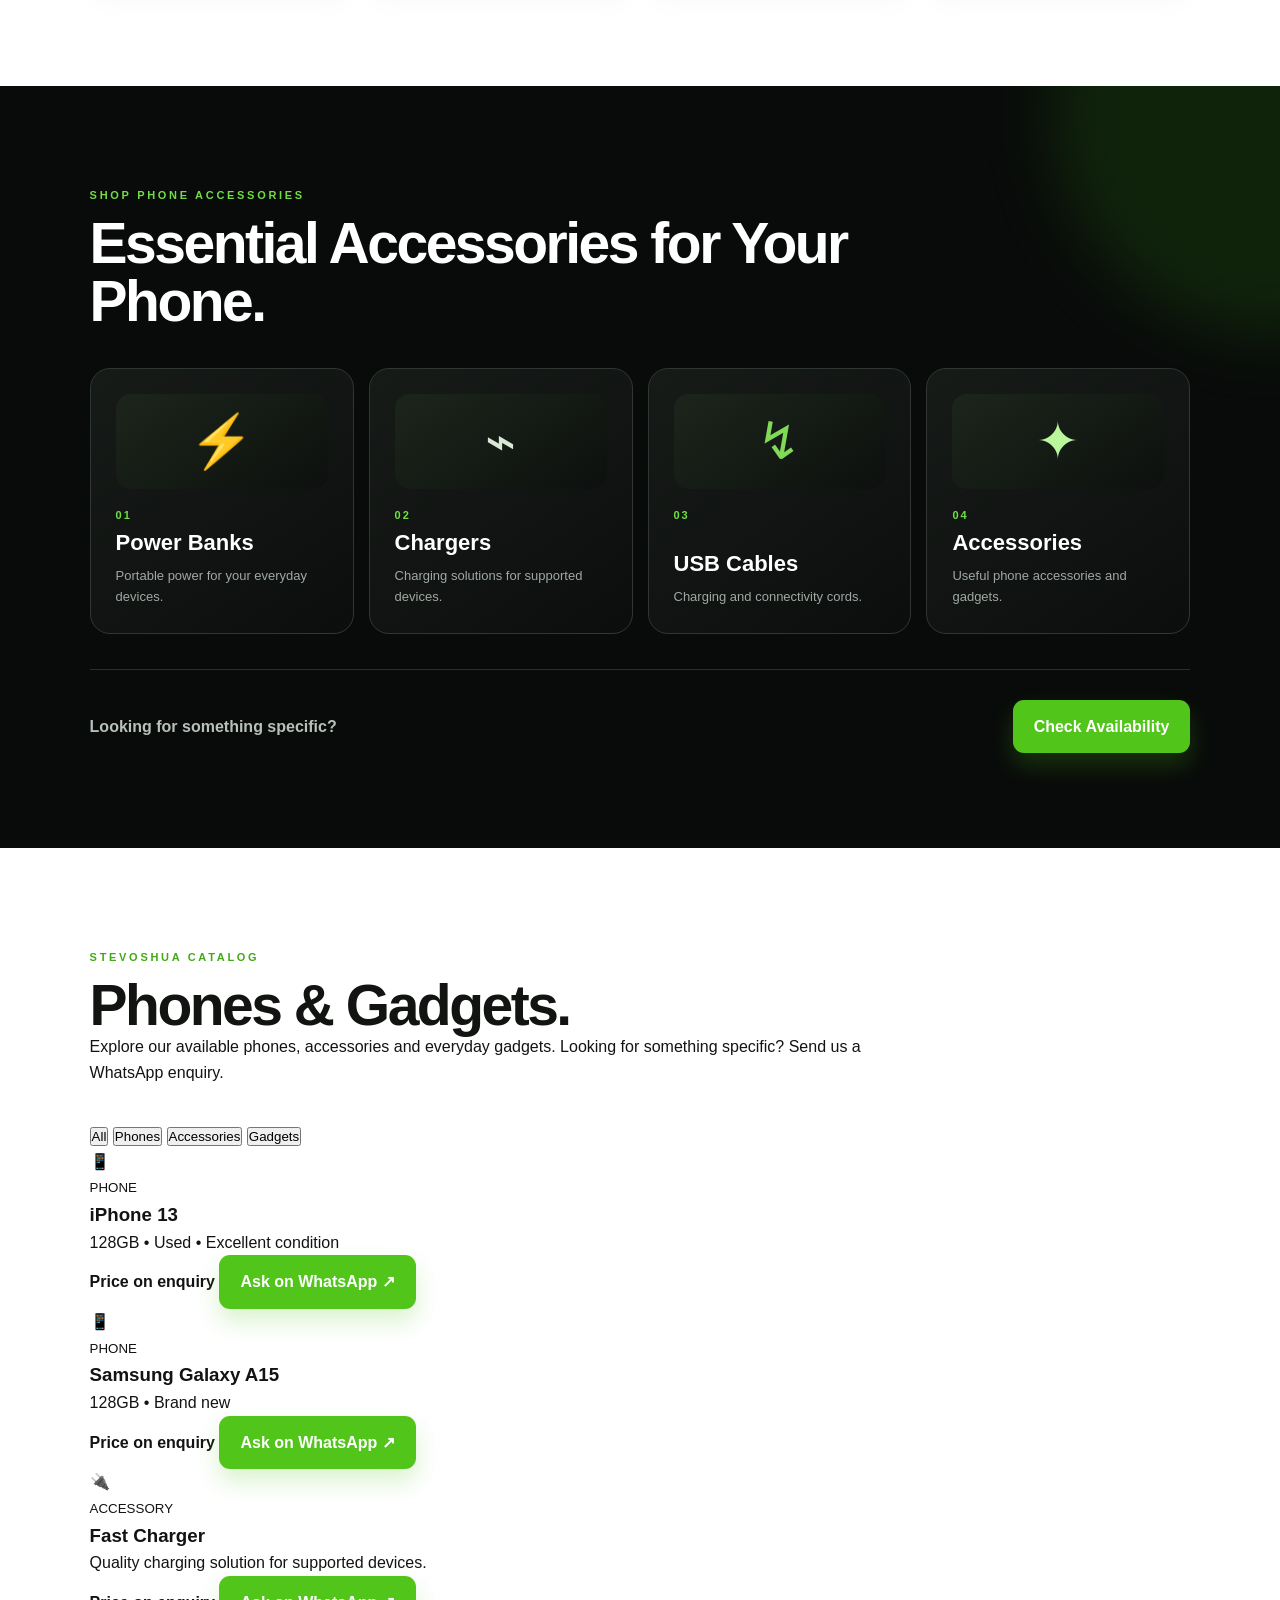
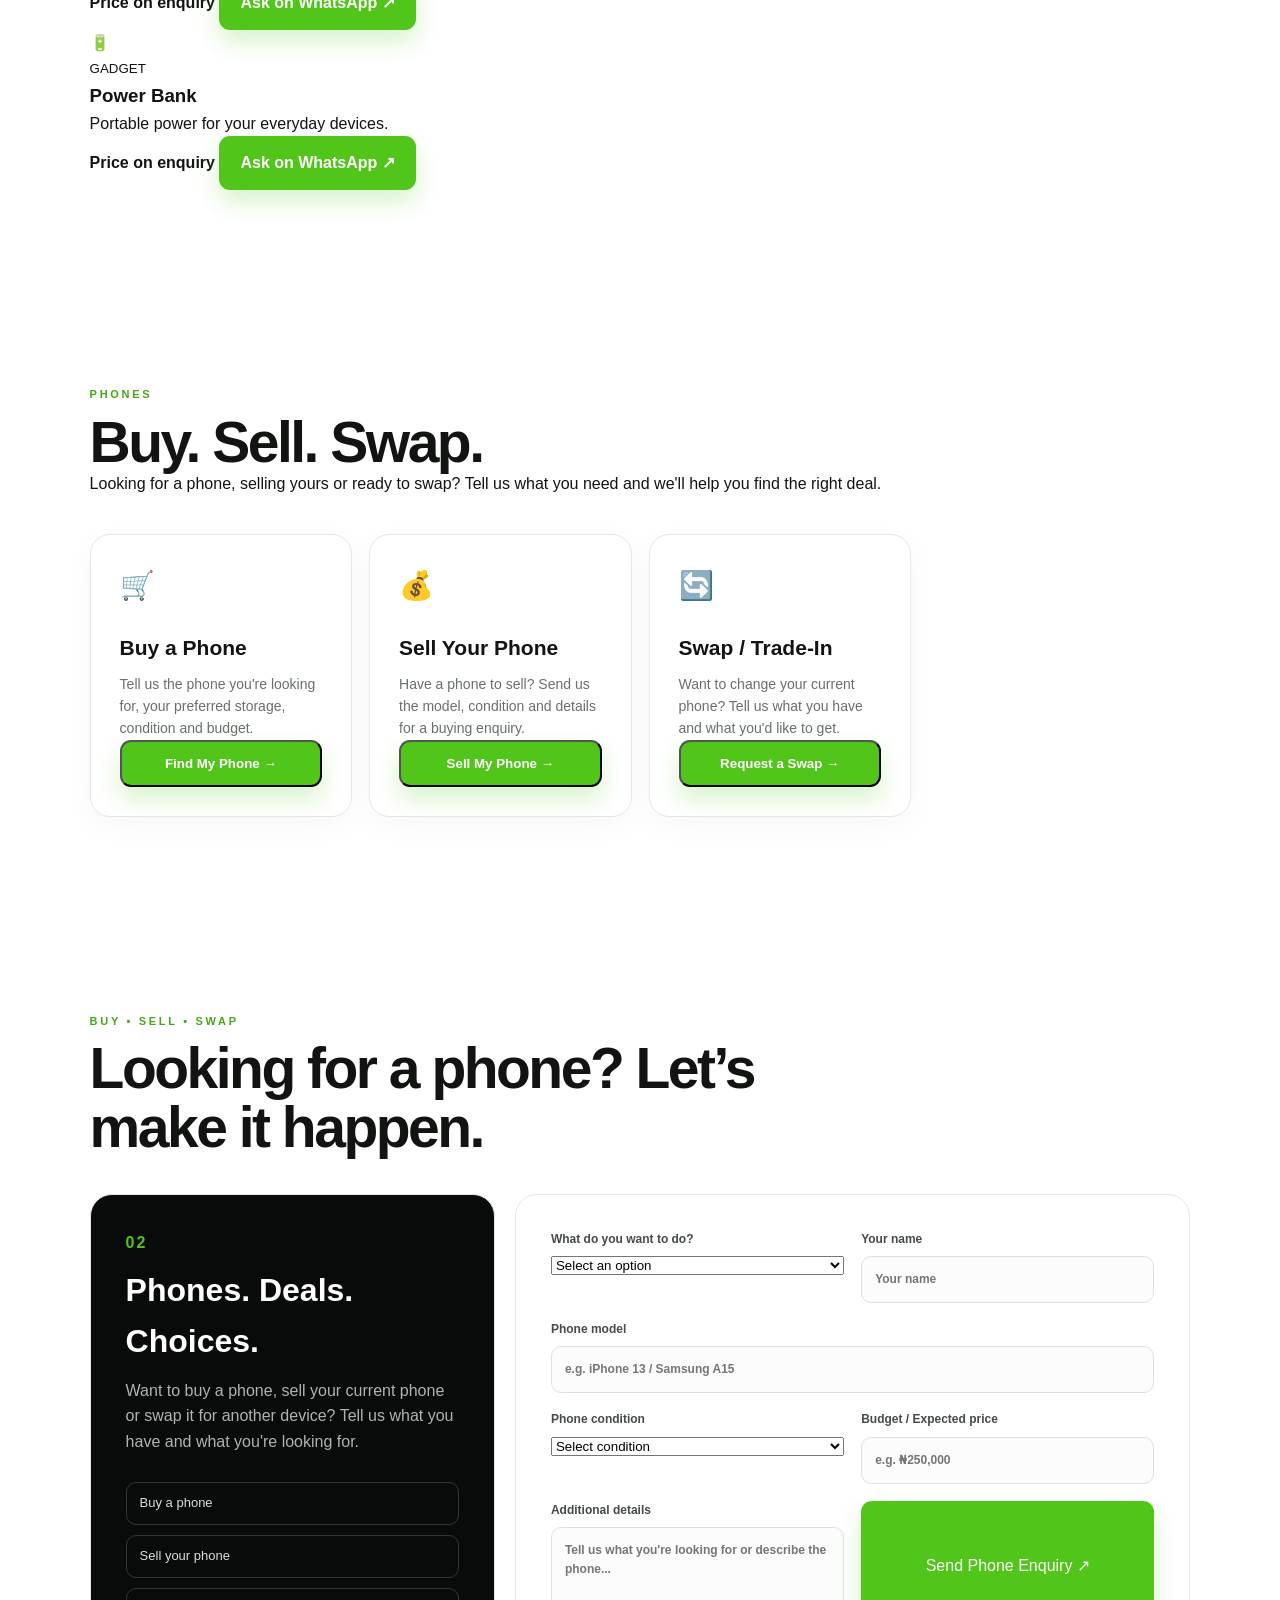
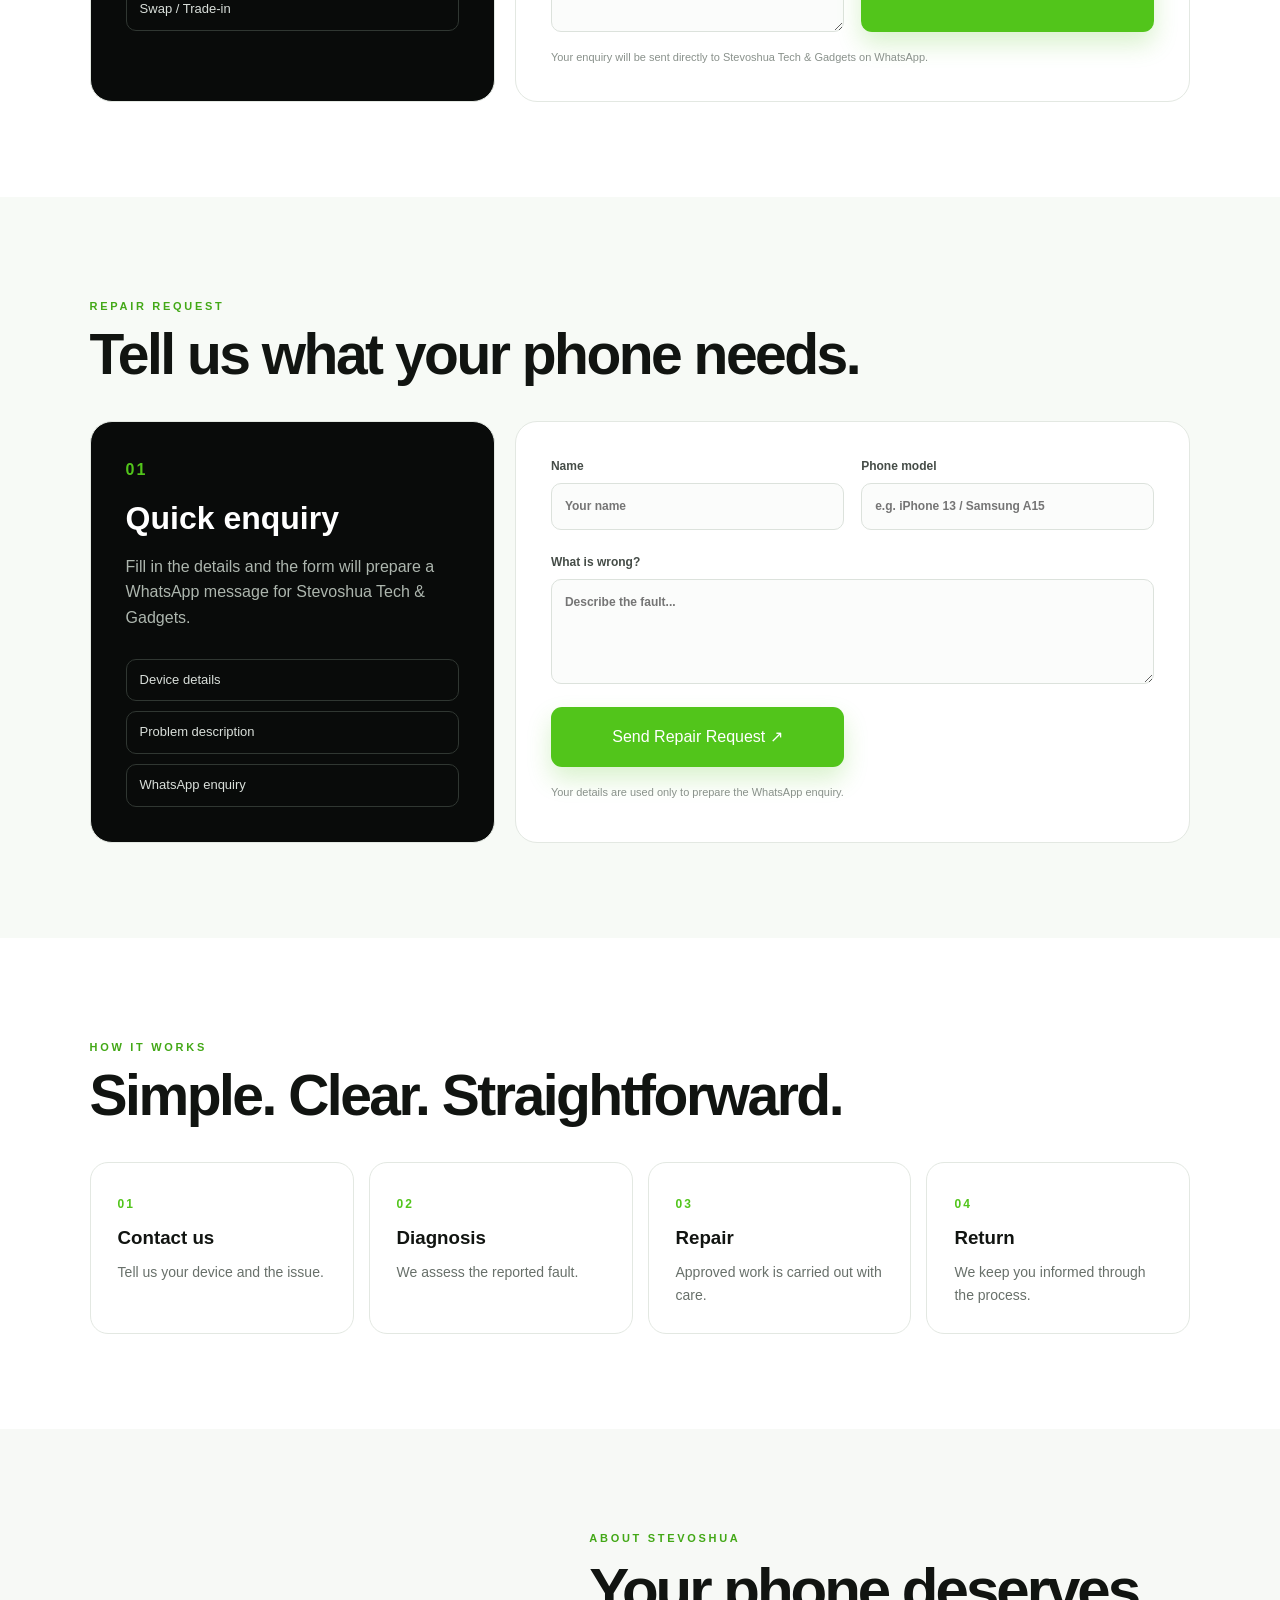
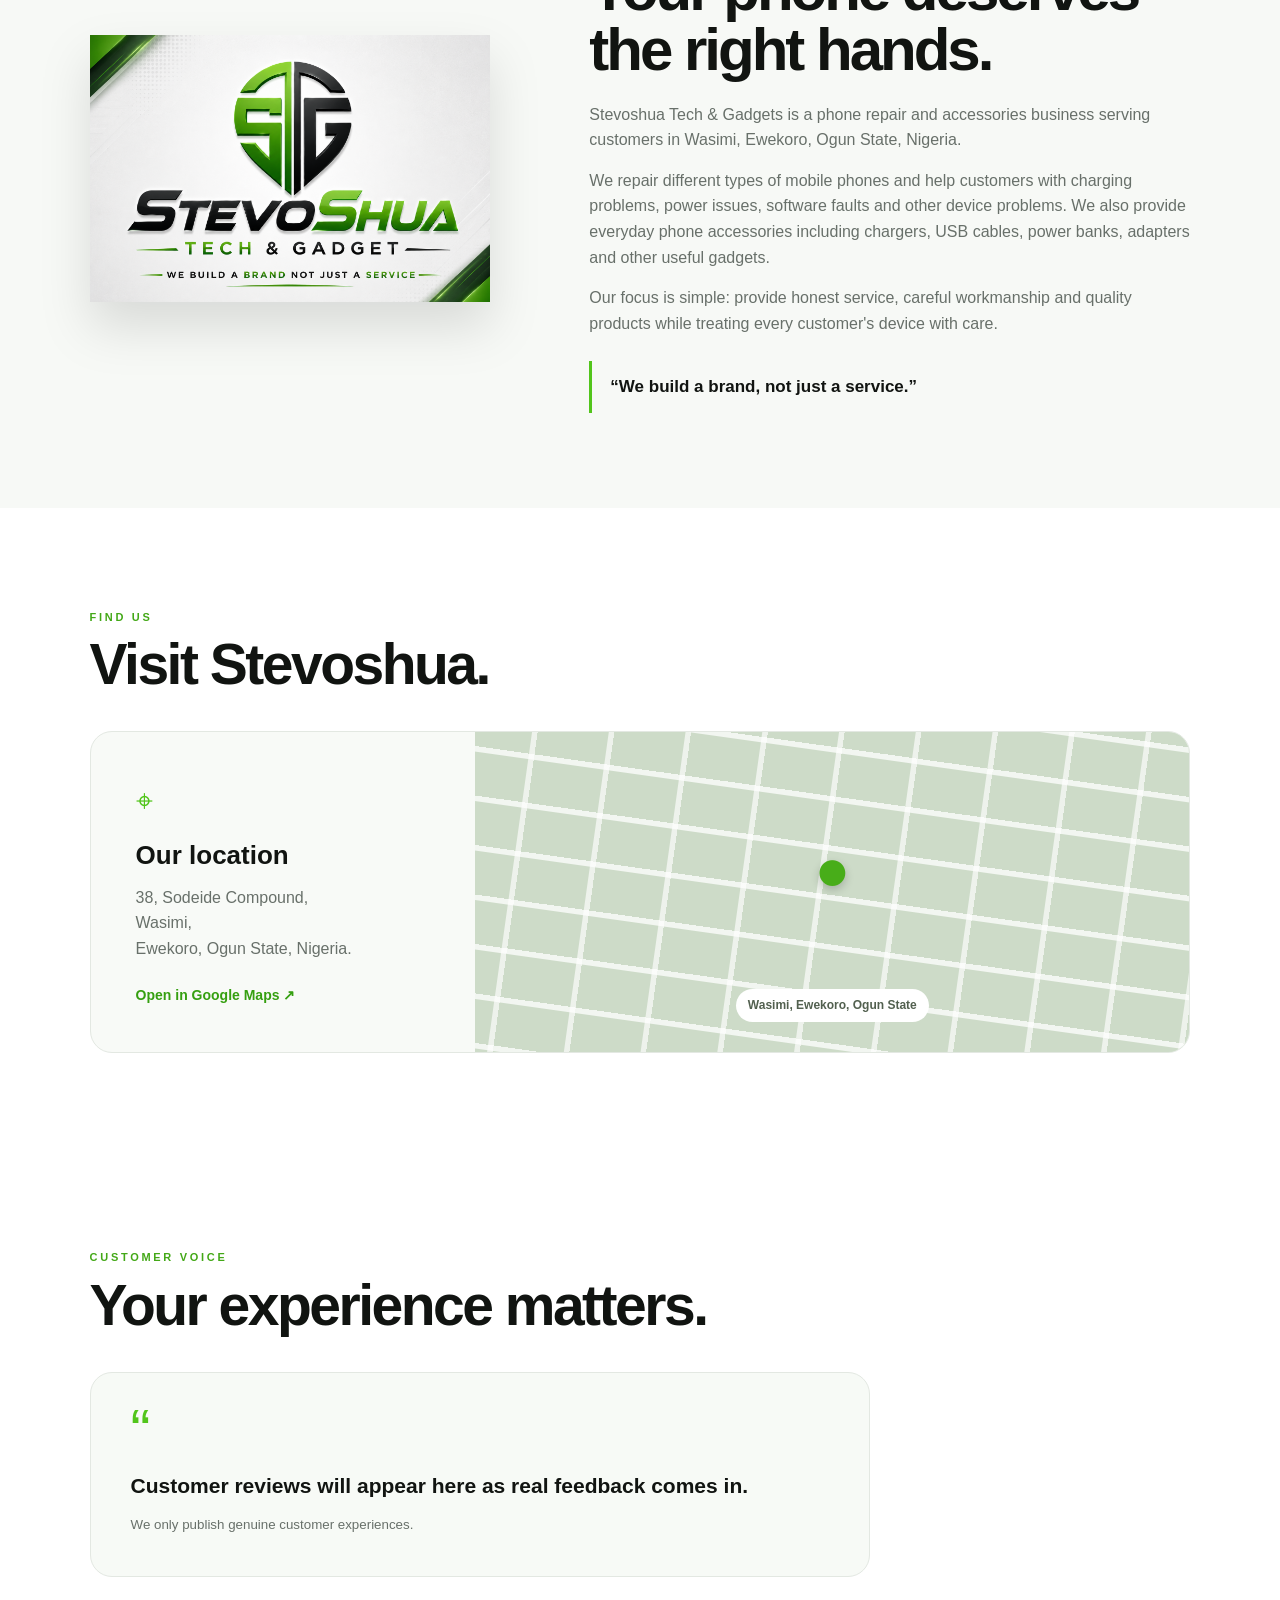
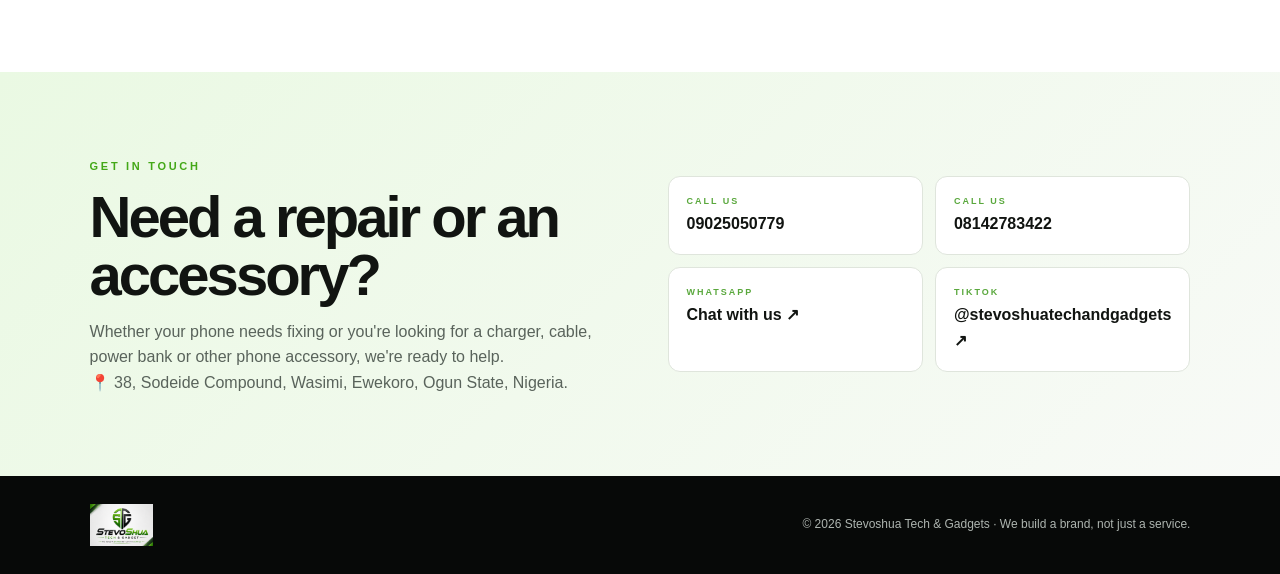
==== commit e4b4fc41: "Update index.html" ====
--- a/index.html
+++ b/index.html
@@ -105,8 +105,113 @@
         <p>Looking for something specific?</p>
         <a class="primary" href="https://wa.me/2349025050779?text=Hello%20Stevoshua%2C%20I%27m%20looking%20for%20a%20gadget." target="_blank">Check Availability</a>
       </div>
-    </section>
-
+         </section>
+    <!-- STEVOSHUA CATALOG -->
+    <section class="section catalog" id="catalog">
+
+      <div class="section-heading reveal">
+        <span>STEVOSHUA CATALOG</span>
+        <h2>Phones & Gadgets.</h2>
+        <p>
+          Explore our available phones, accessories and everyday gadgets.
+          Looking for something specific? Send us a WhatsApp enquiry.
+        </p>
+      </div>
+
+      <div class="catalog-filters reveal">
+        <button type="button" class="catalog-filter active" data-filter="all">All</button>
+        <button type="button" class="catalog-filter" data-filter="phones">Phones</button>
+        <button type="button" class="catalog-filter" data-filter="accessories">Accessories</button>
+        <button type="button" class="catalog-filter" data-filter="gadgets">Gadgets</button>
+      </div>
+
+      <div class="catalog-grid">
+
+        <!-- PHONE -->
+        <article class="catalog-card reveal" data-category="phones">
+          <div class="catalog-image">
+            <span>📱</span>
+          </div>
+          <div class="catalog-info">
+            <small>PHONE</small>
+            <h3>iPhone 13</h3>
+            <p>128GB • Used • Excellent condition</p>
+            <strong>Price on enquiry</strong>
+            <a
+              class="primary"
+              href="https://wa.me/2349025050779?text=Hello%20Stevoshua%20Tech%20%26%20Gadgets%2C%20I%27m%20interested%20in%20the%20iPhone%2013%20128GB."
+              target="_blank"
+              rel="noopener">
+              Ask on WhatsApp ↗
+            </a>
+          </div>
+        </article>
+
+        <!-- PHONE -->
+        <article class="catalog-card reveal" data-category="phones">
+          <div class="catalog-image">
+            <span>📱</span>
+          </div>
+          <div class="catalog-info">
+            <small>PHONE</small>
+            <h3>Samsung Galaxy A15</h3>
+            <p>128GB • Brand new</p>
+            <strong>Price on enquiry</strong>
+            <a
+              class="primary"
+              href="https://wa.me/2349025050779?text=Hello%20Stevoshua%20Tech%20%26%20Gadgets%2C%20I%27m%20interested%20in%20the%20Samsung%20Galaxy%20A15."
+              target="_blank"
+              rel="noopener">
+              Ask on WhatsApp ↗
+            </a>
+          </div>
+        </article>
+
+        <!-- ACCESSORY -->
+        <article class="catalog-card reveal" data-category="accessories">
+          <div class="catalog-image">
+            <span>🔌</span>
+          </div>
+          <div class="catalog-info">
+            <small>ACCESSORY</small>
+            <h3>Fast Charger</h3>
+            <p>Quality charging solution for supported devices.</p>
+            <strong>Price on enquiry</strong>
+            <a
+              class="primary"
+              href="https://wa.me/2349025050779?text=Hello%20Stevoshua%20Tech%20%26%20Gadgets%2C%20I%27m%20interested%20in%20a%20fast%20charger."
+              target="_blank"
+              rel="noopener">
+              Ask on WhatsApp ↗
+            </a>
+          </div>
+        </article>
+
+        <!-- GADGET -->
+        <article class="catalog-card reveal" data-category="gadgets">
+          <div class="catalog-image">
+            <span>🔋</span>
+          </div>
+          <div class="catalog-info">
+            <small>GADGET</small>
+            <h3>Power Bank</h3>
+            <p>Portable power for your everyday devices.</p>
+            <strong>Price on enquiry</strong>
+            <a
+              class="primary"
+              href="https://wa.me/2349025050779?text=Hello%20Stevoshua%20Tech%20%26%20Gadgets%2C%20I%27m%20interested%20in%20a%20power%20bank."
+              target="_blank"
+              rel="noopener">
+              Ask on WhatsApp ↗
+            </a>
+          </div>
+        </article>
+
+      </div>
+
+    </section>
+
+    
     <!-- BUY • SELL • SWAP PHONES -->
     <section class="section phone-market" id="phones">
 
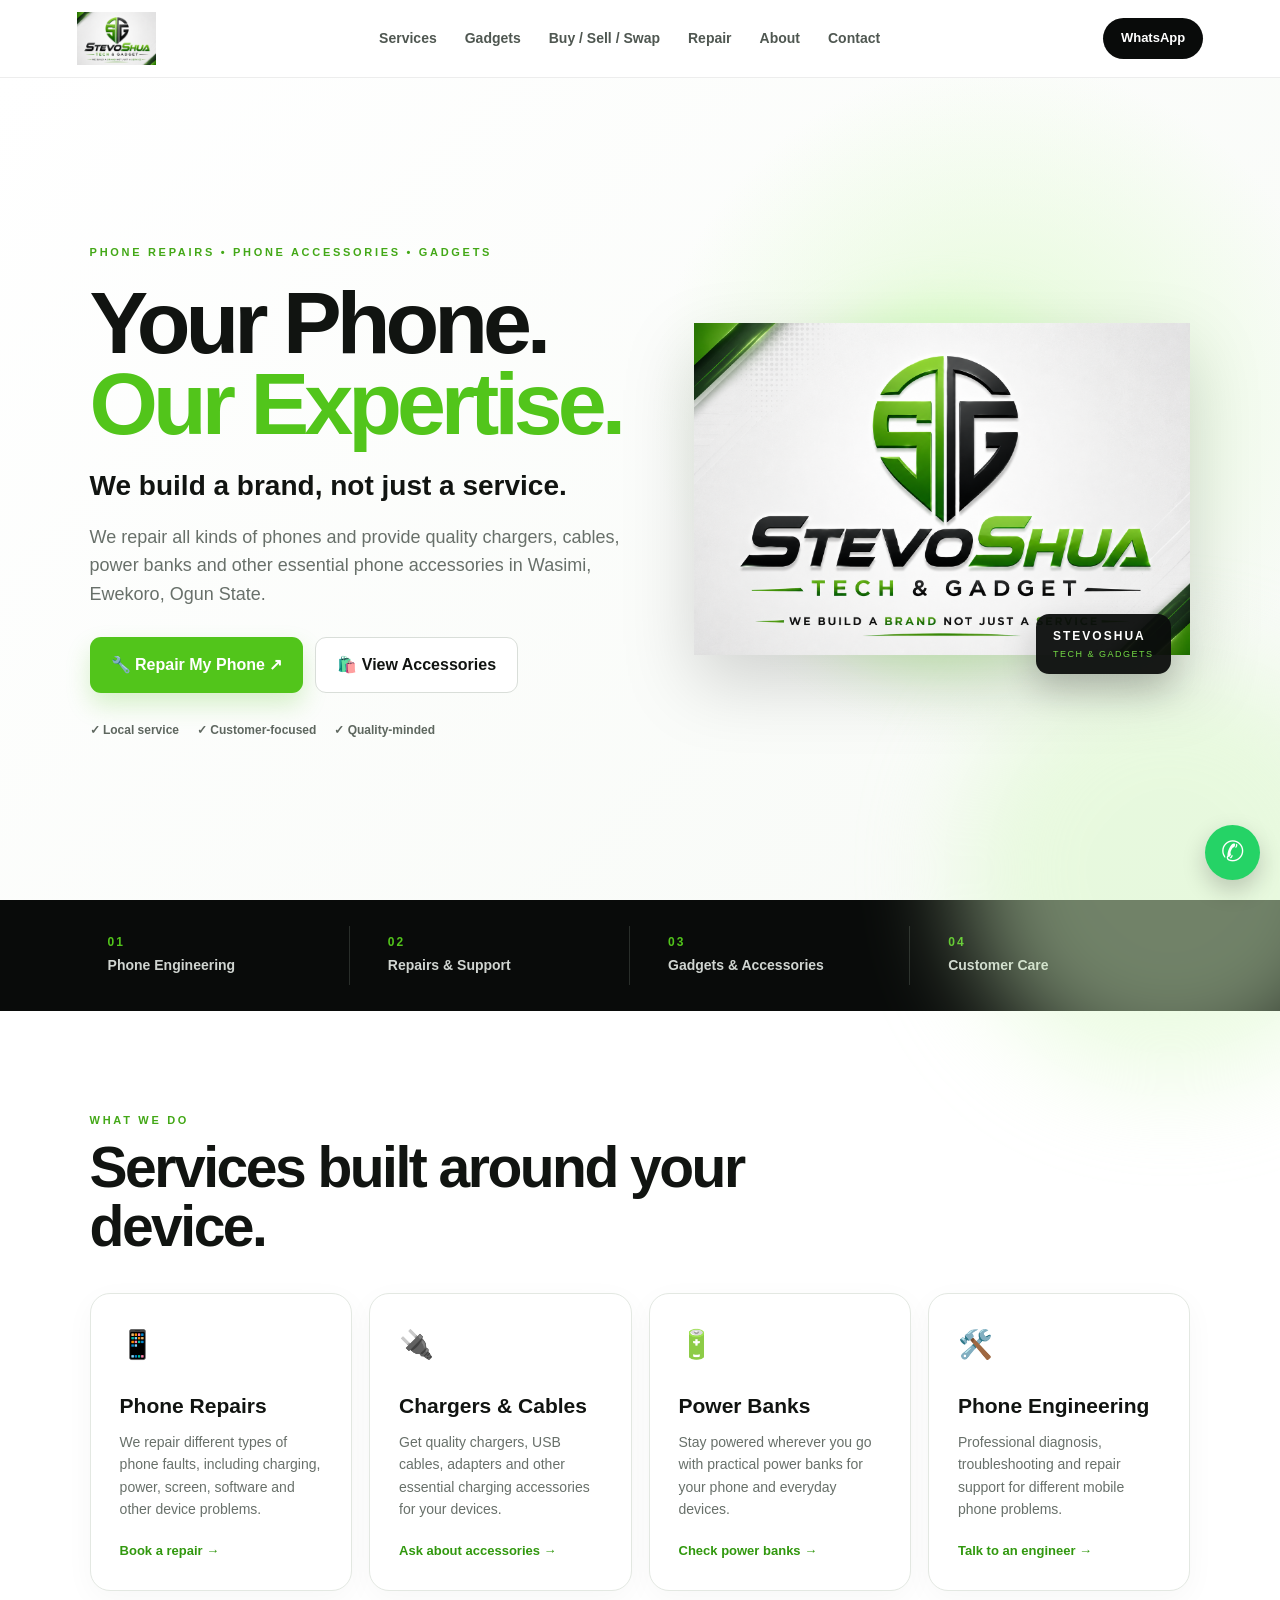
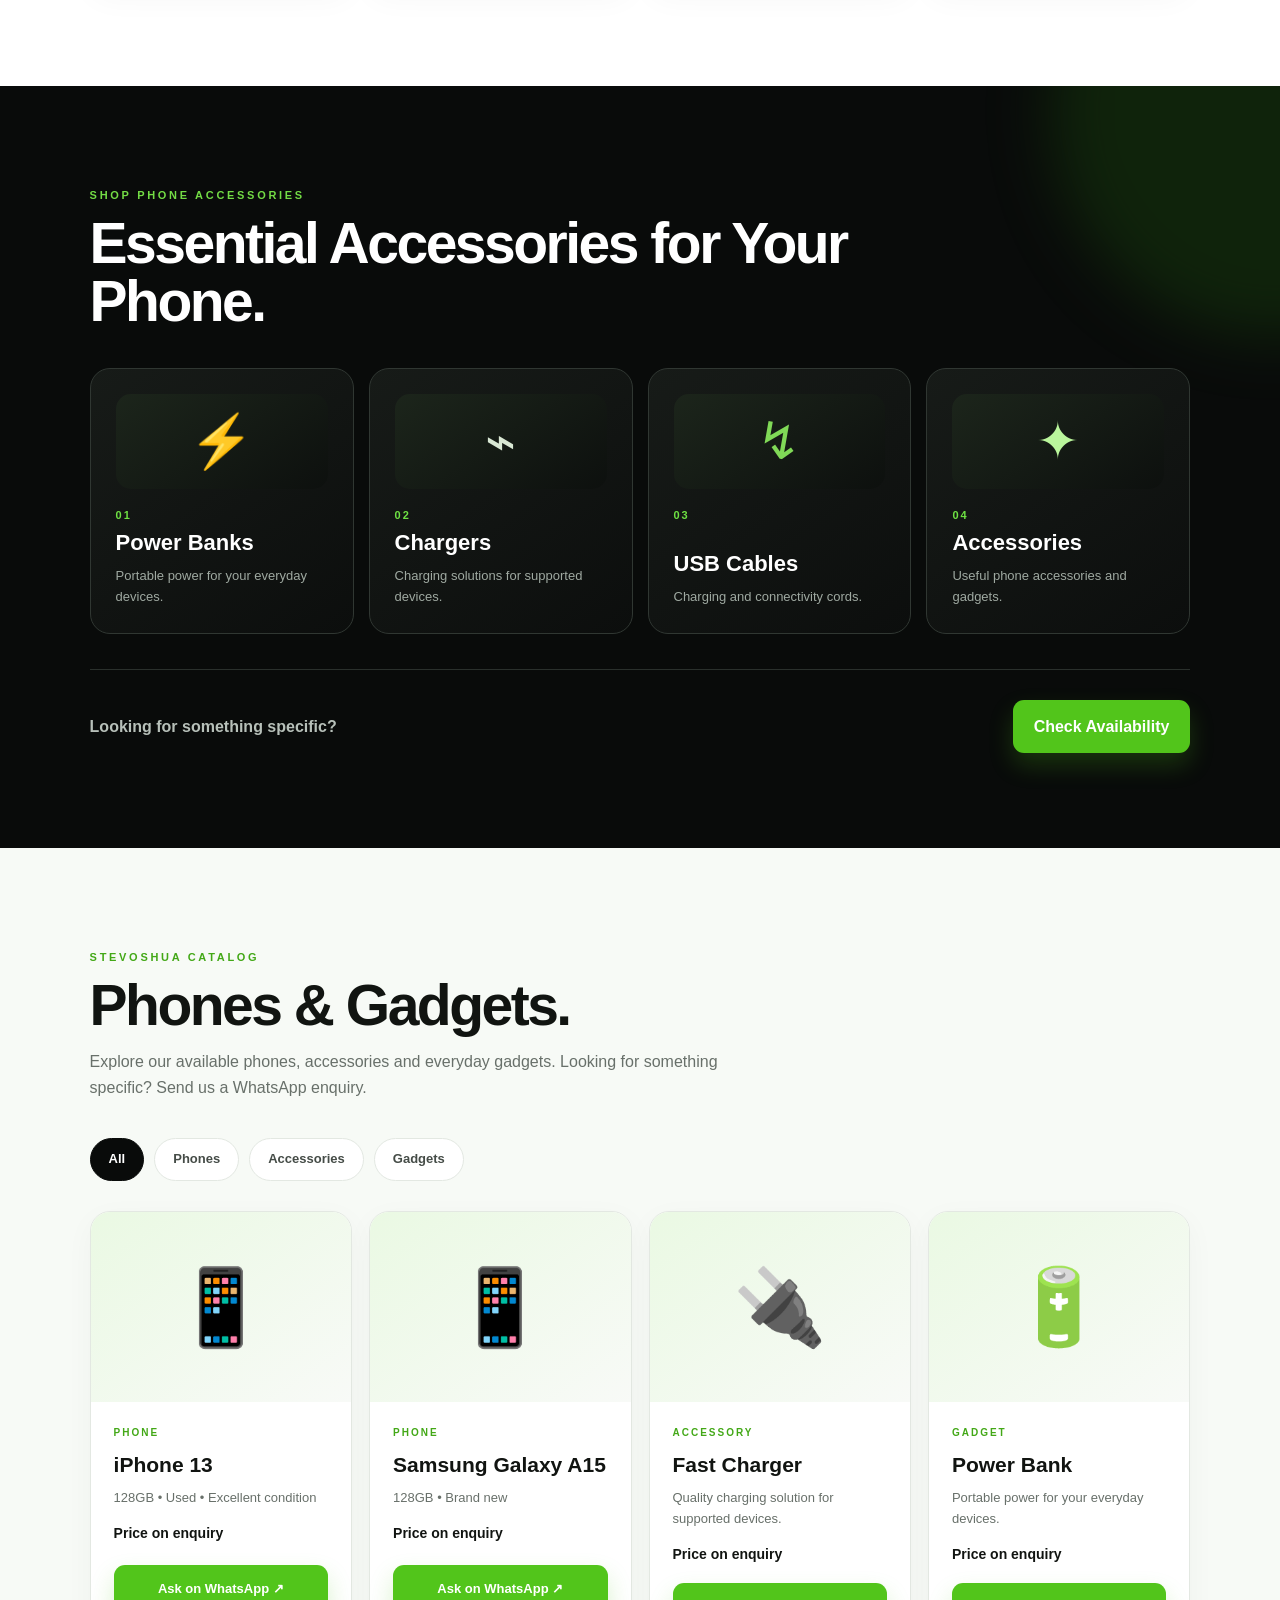
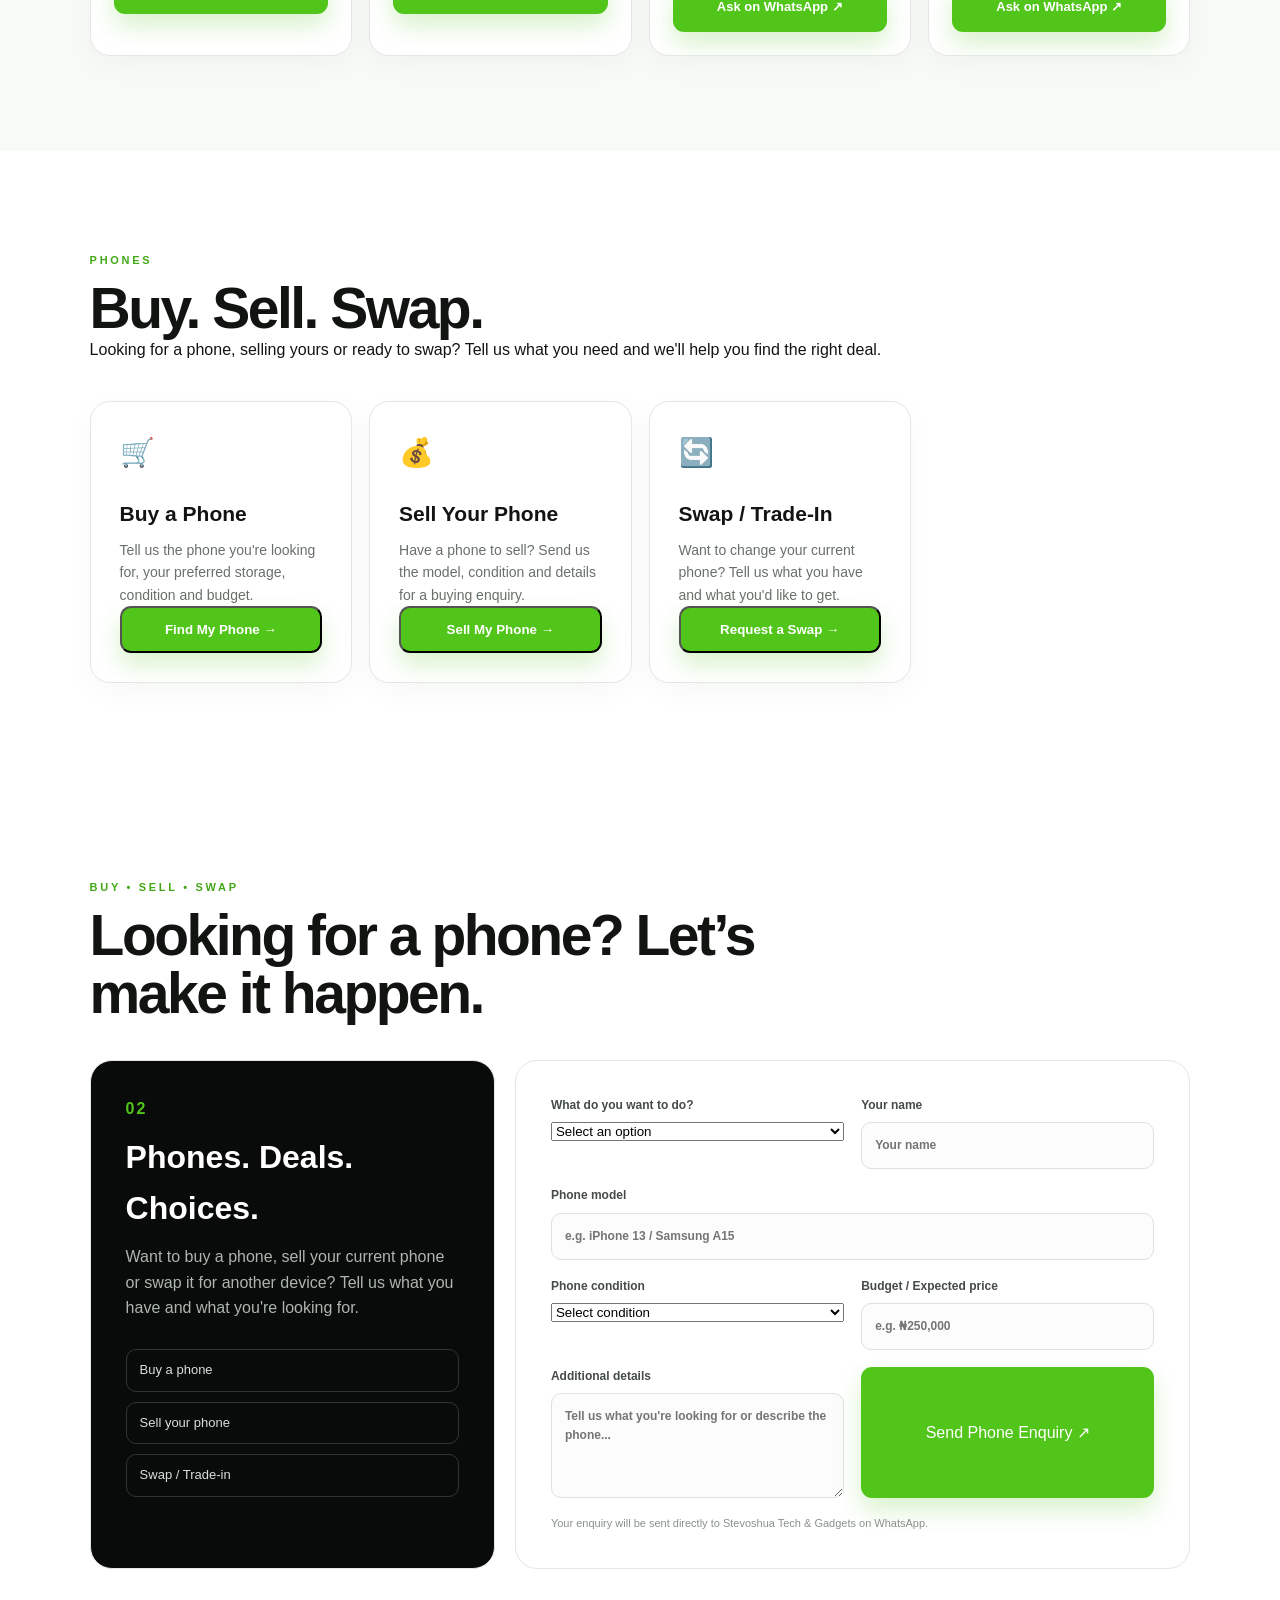
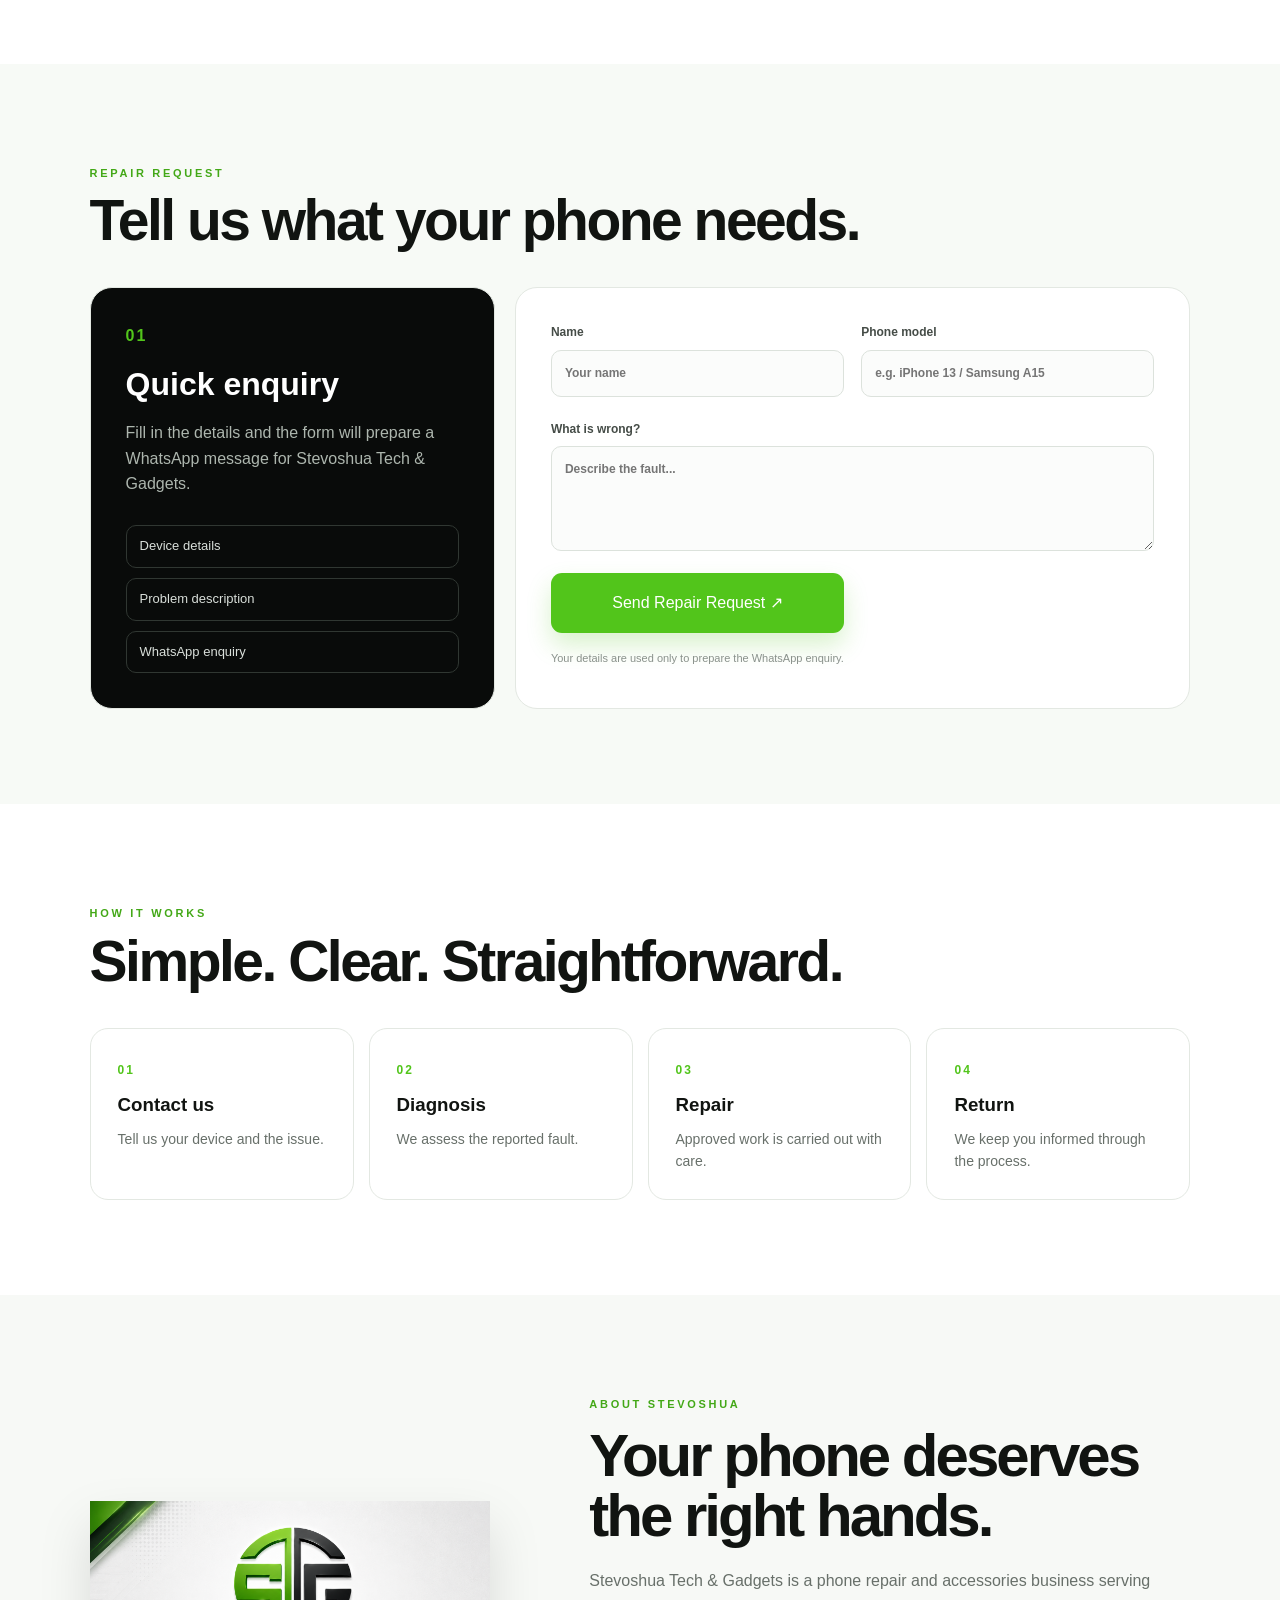
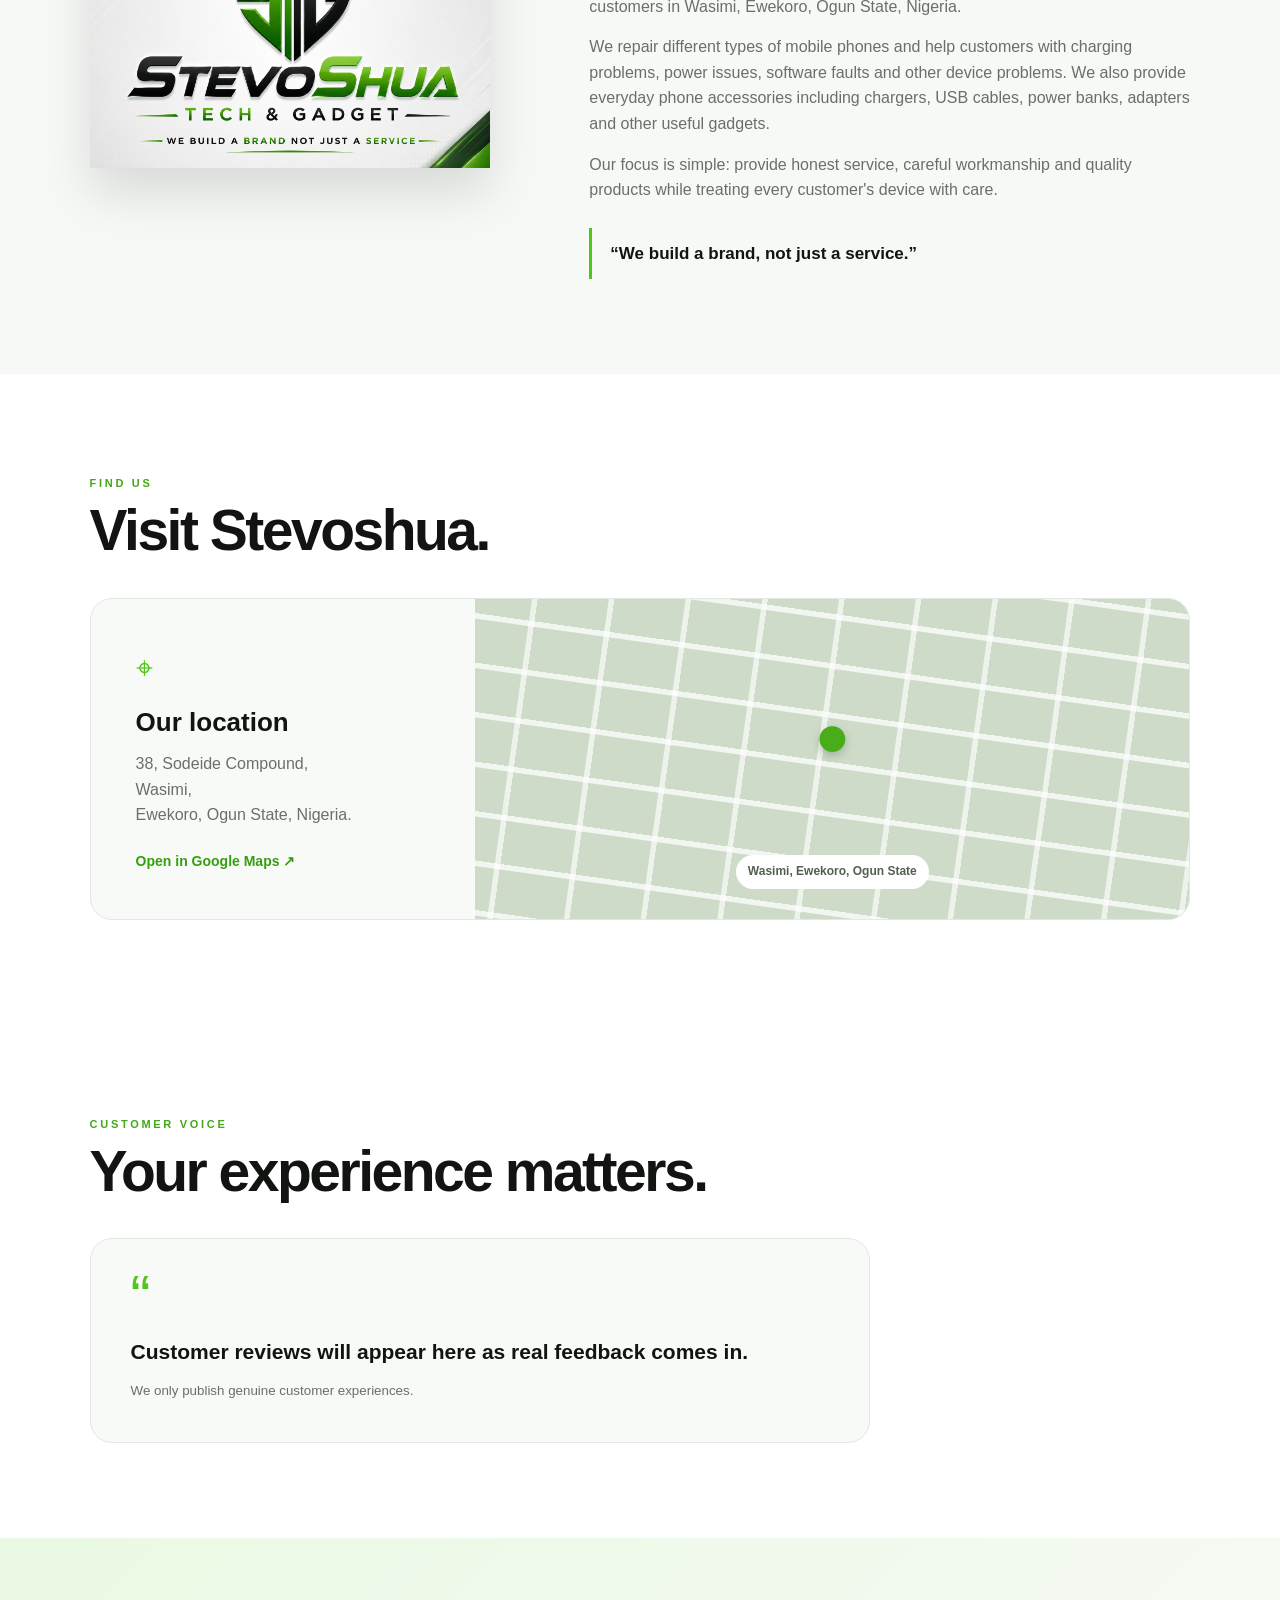
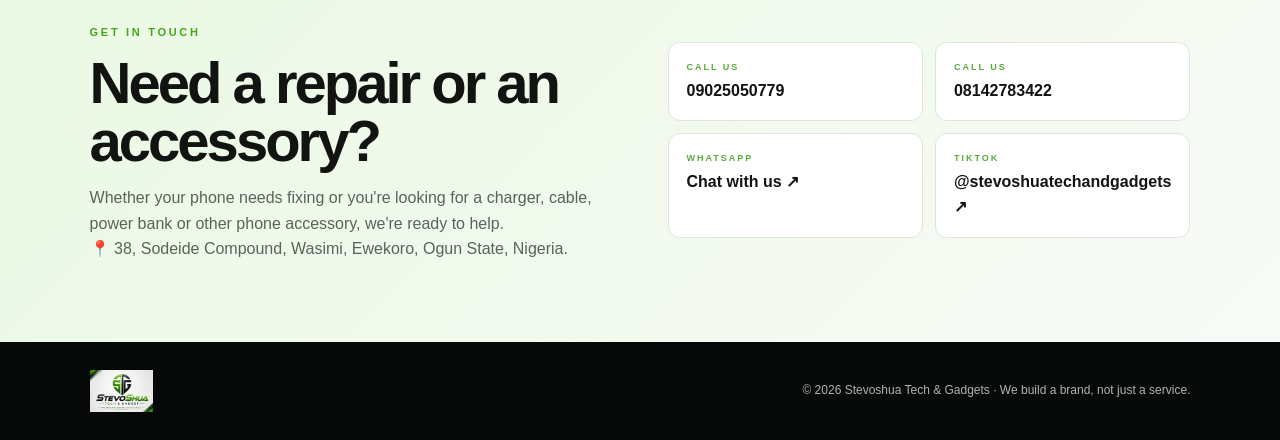
==== commit dd34270c: "Add catalog styles and responsive design" ====
--- a/index.html
+++ b/index.html
@@ -669,6 +669,147 @@
    if  ('serviceWorker' in navigator) {
       window.addEventListener('load', () => navigator.serviceWorker.register('sw.js').catch(() => {}));
     }
+     /* STEVOSHUA CATALOG */
+
+.catalog {
+  background: #f7faf6;
+}
+
+.catalog .section-heading p {
+  color: var(--muted);
+  max-width: 650px;
+  margin-top: 15px;
+}
+
+.catalog-filters {
+  display: flex;
+  gap: 10px;
+  flex-wrap: wrap;
+  margin-bottom: 30px;
+}
+
+.catalog-filter {
+  border: 1px solid var(--line);
+  background: #fff;
+  color: #454c47;
+  padding: 10px 18px;
+  border-radius: 999px;
+  font: inherit;
+  font-size: 13px;
+  font-weight: 800;
+  cursor: pointer;
+  transition: .2s;
+}
+
+.catalog-filter:hover {
+  border-color: var(--green);
+  color: #31980e;
+}
+
+.catalog-filter.active {
+  background: var(--dark);
+  color: #fff;
+  border-color: var(--dark);
+}
+
+.catalog-grid {
+  display: grid;
+  grid-template-columns: repeat(4, 1fr);
+  gap: 17px;
+}
+
+.catalog-card {
+  background: #fff;
+  border: 1px solid var(--line);
+  border-radius: 20px;
+  overflow: hidden;
+  box-shadow: 0 8px 30px rgba(0,0,0,.035);
+  transition: .25s;
+}
+
+.catalog-card:hover {
+  transform: translateY(-7px);
+  box-shadow: 0 18px 45px rgba(0,0,0,.1);
+  border-color: #bfe9ad;
+}
+
+.catalog-image {
+  height: 190px;
+  display: grid;
+  place-items: center;
+  background: linear-gradient(145deg,#eaf9e3,#f8faf7);
+}
+
+.catalog-image span {
+  font-size: 75px;
+}
+
+.catalog-info {
+  padding: 23px;
+  display: flex;
+  flex-direction: column;
+  min-height: 235px;
+}
+
+.catalog-info small {
+  color: #43a817;
+  font-size: 10px;
+  font-weight: 900;
+  letter-spacing: 2px;
+}
+
+.catalog-info h3 {
+  font-size: 21px;
+  margin: 7px 0;
+}
+
+.catalog-info p {
+  color: var(--muted);
+  font-size: 13px;
+  margin-bottom: 13px;
+}
+
+.catalog-info strong {
+  font-size: 14px;
+  margin-bottom: 18px;
+}
+
+.catalog-info .primary {
+  margin-top: auto;
+  text-align: center;
+  font-size: 13px;
+}
+
+/* CATALOG MOBILE */
+
+@media(max-width:950px) {
+  .catalog-grid {
+    grid-template-columns: repeat(2, 1fr);
+  }
+}
+
+@media(max-width:600px) {
+  .catalog-grid {
+    grid-template-columns: 1fr;
+  }
+
+  .catalog-image {
+    height: 180px;
+  }
+
+  .catalog-info {
+    min-height: 220px;
+  }
+
+  .catalog-filters {
+    gap: 7px;
+  }
+
+  .catalog-filter {
+    padding: 9px 14px;
+    font-size: 12px;
+  }
+} 
   </script>
 </body>
 </html>
--- a/style.css
+++ b/style.css
@@ -79,3 +79,146 @@
   opacity: 1 !important;
   transform: none !important;
 }
+
+/* STEVOSHUA CATALOG */
+
+.catalog {
+  background: #f7faf6;
+}
+
+.catalog .section-heading p {
+  color: var(--muted);
+  max-width: 650px;
+  margin-top: 15px;
+}
+
+.catalog-filters {
+  display: flex;
+  gap: 10px;
+  flex-wrap: wrap;
+  margin-bottom: 30px;
+}
+
+.catalog-filter {
+  border: 1px solid var(--line);
+  background: #fff;
+  color: #454c47;
+  padding: 10px 18px;
+  border-radius: 999px;
+  font: inherit;
+  font-size: 13px;
+  font-weight: 800;
+  cursor: pointer;
+  transition: .2s;
+}
+
+.catalog-filter:hover {
+  border-color: var(--green);
+  color: #31980e;
+}
+
+.catalog-filter.active {
+  background: var(--dark);
+  color: #fff;
+  border-color: var(--dark);
+}
+
+.catalog-grid {
+  display: grid;
+  grid-template-columns: repeat(4, 1fr);
+  gap: 17px;
+}
+
+.catalog-card {
+  background: #fff;
+  border: 1px solid var(--line);
+  border-radius: 20px;
+  overflow: hidden;
+  box-shadow: 0 8px 30px rgba(0,0,0,.035);
+  transition: .25s;
+}
+
+.catalog-card:hover {
+  transform: translateY(-7px);
+  box-shadow: 0 18px 45px rgba(0,0,0,.1);
+  border-color: #bfe9ad;
+}
+
+.catalog-image {
+  height: 190px;
+  display: grid;
+  place-items: center;
+  background: linear-gradient(145deg,#eaf9e3,#f8faf7);
+}
+
+.catalog-image span {
+  font-size: 75px;
+}
+
+.catalog-info {
+  padding: 23px;
+  display: flex;
+  flex-direction: column;
+  min-height: 235px;
+}
+
+.catalog-info small {
+  color: #43a817;
+  font-size: 10px;
+  font-weight: 900;
+  letter-spacing: 2px;
+}
+
+.catalog-info h3 {
+  font-size: 21px;
+  margin: 7px 0;
+}
+
+.catalog-info p {
+  color: var(--muted);
+  font-size: 13px;
+  margin-bottom: 13px;
+}
+
+.catalog-info strong {
+  font-size: 14px;
+  margin-bottom: 18px;
+}
+
+.catalog-info .primary {
+  margin-top: auto;
+  text-align: center;
+  font-size: 13px;
+}
+
+/* CATALOG MOBILE */
+
+@media(max-width:950px) {
+  .catalog-grid {
+    grid-template-columns: repeat(2, 1fr);
+  }
+}
+
+@media(max-width:600px) {
+  .catalog-grid {
+    grid-template-columns: 1fr;
+  }
+
+  .catalog-image {
+    height: 180px;
+  }
+
+  .catalog-info {
+    min-height: 220px;
+  }
+
+  .catalog-filters {
+    gap: 7px;
+  }
+
+  .catalog-filter {
+    padding: 9px 14px;
+    font-size: 12px;
+  }
+}
+
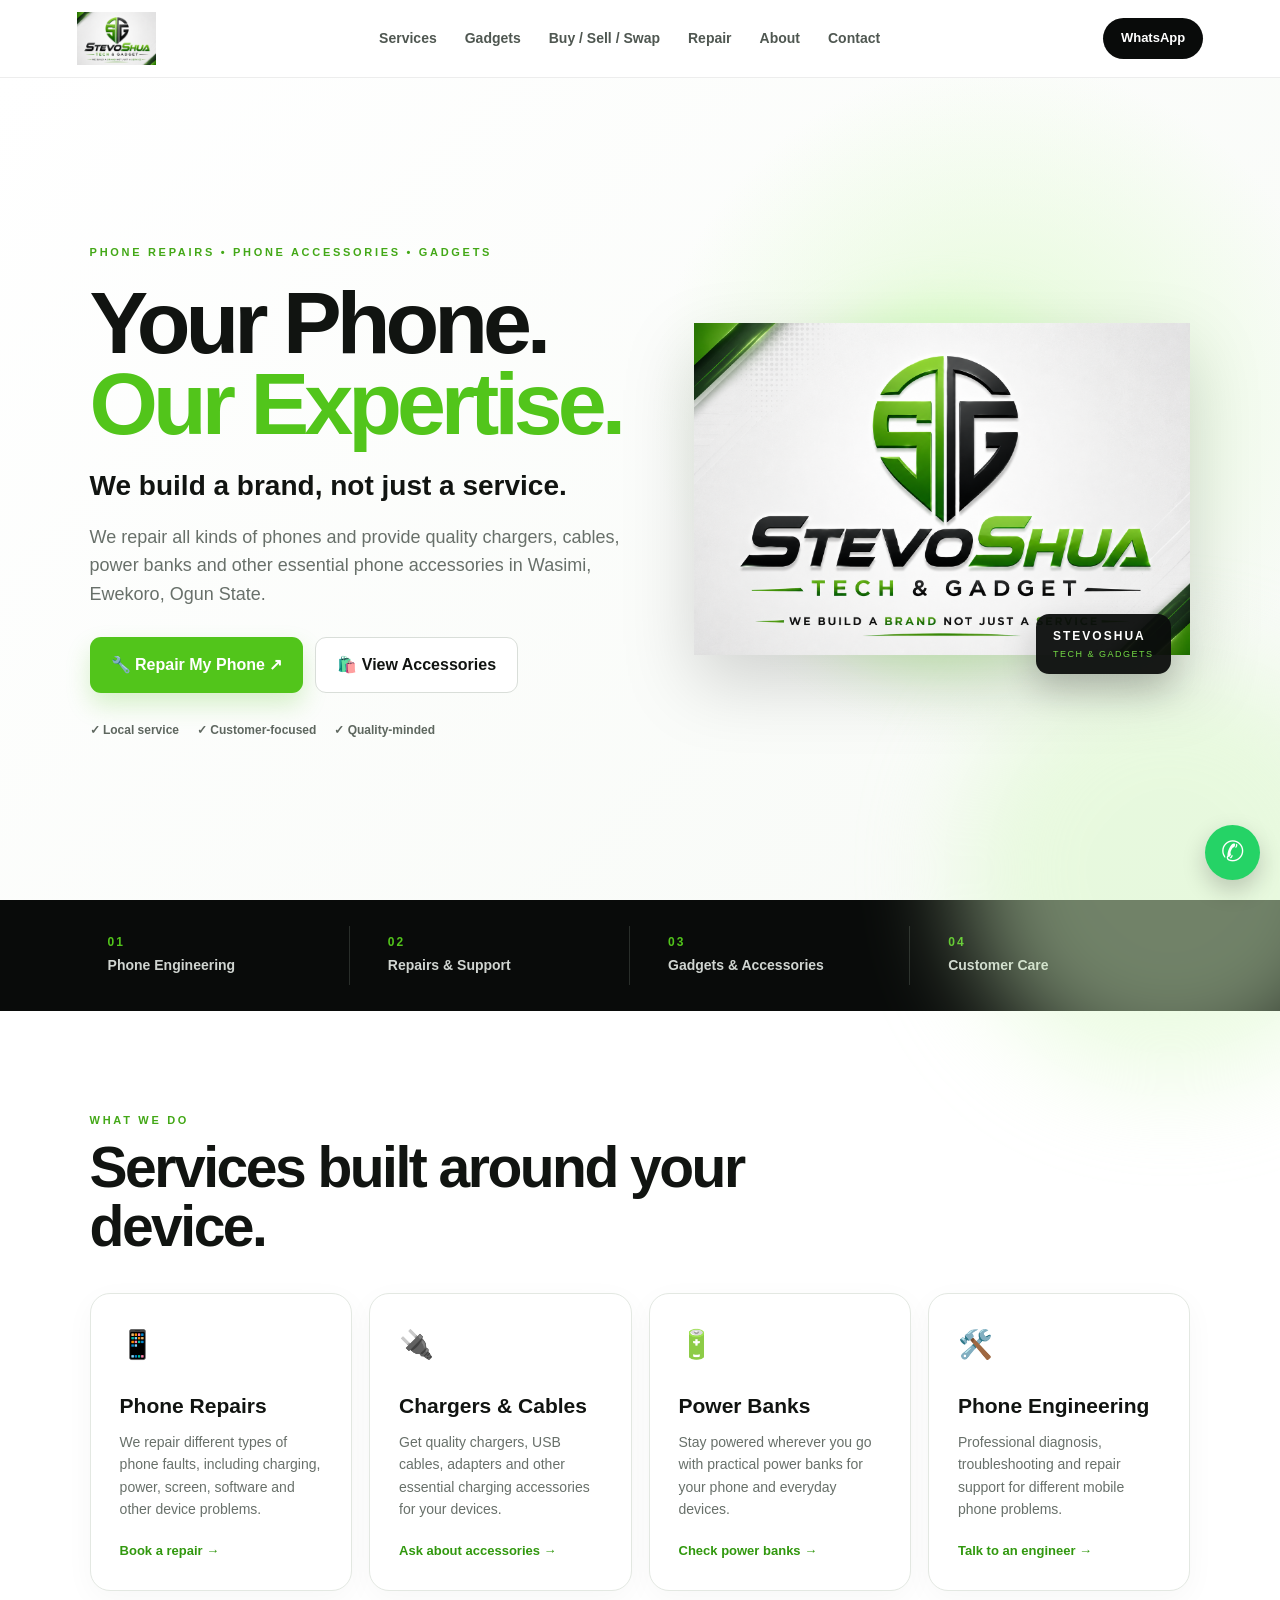
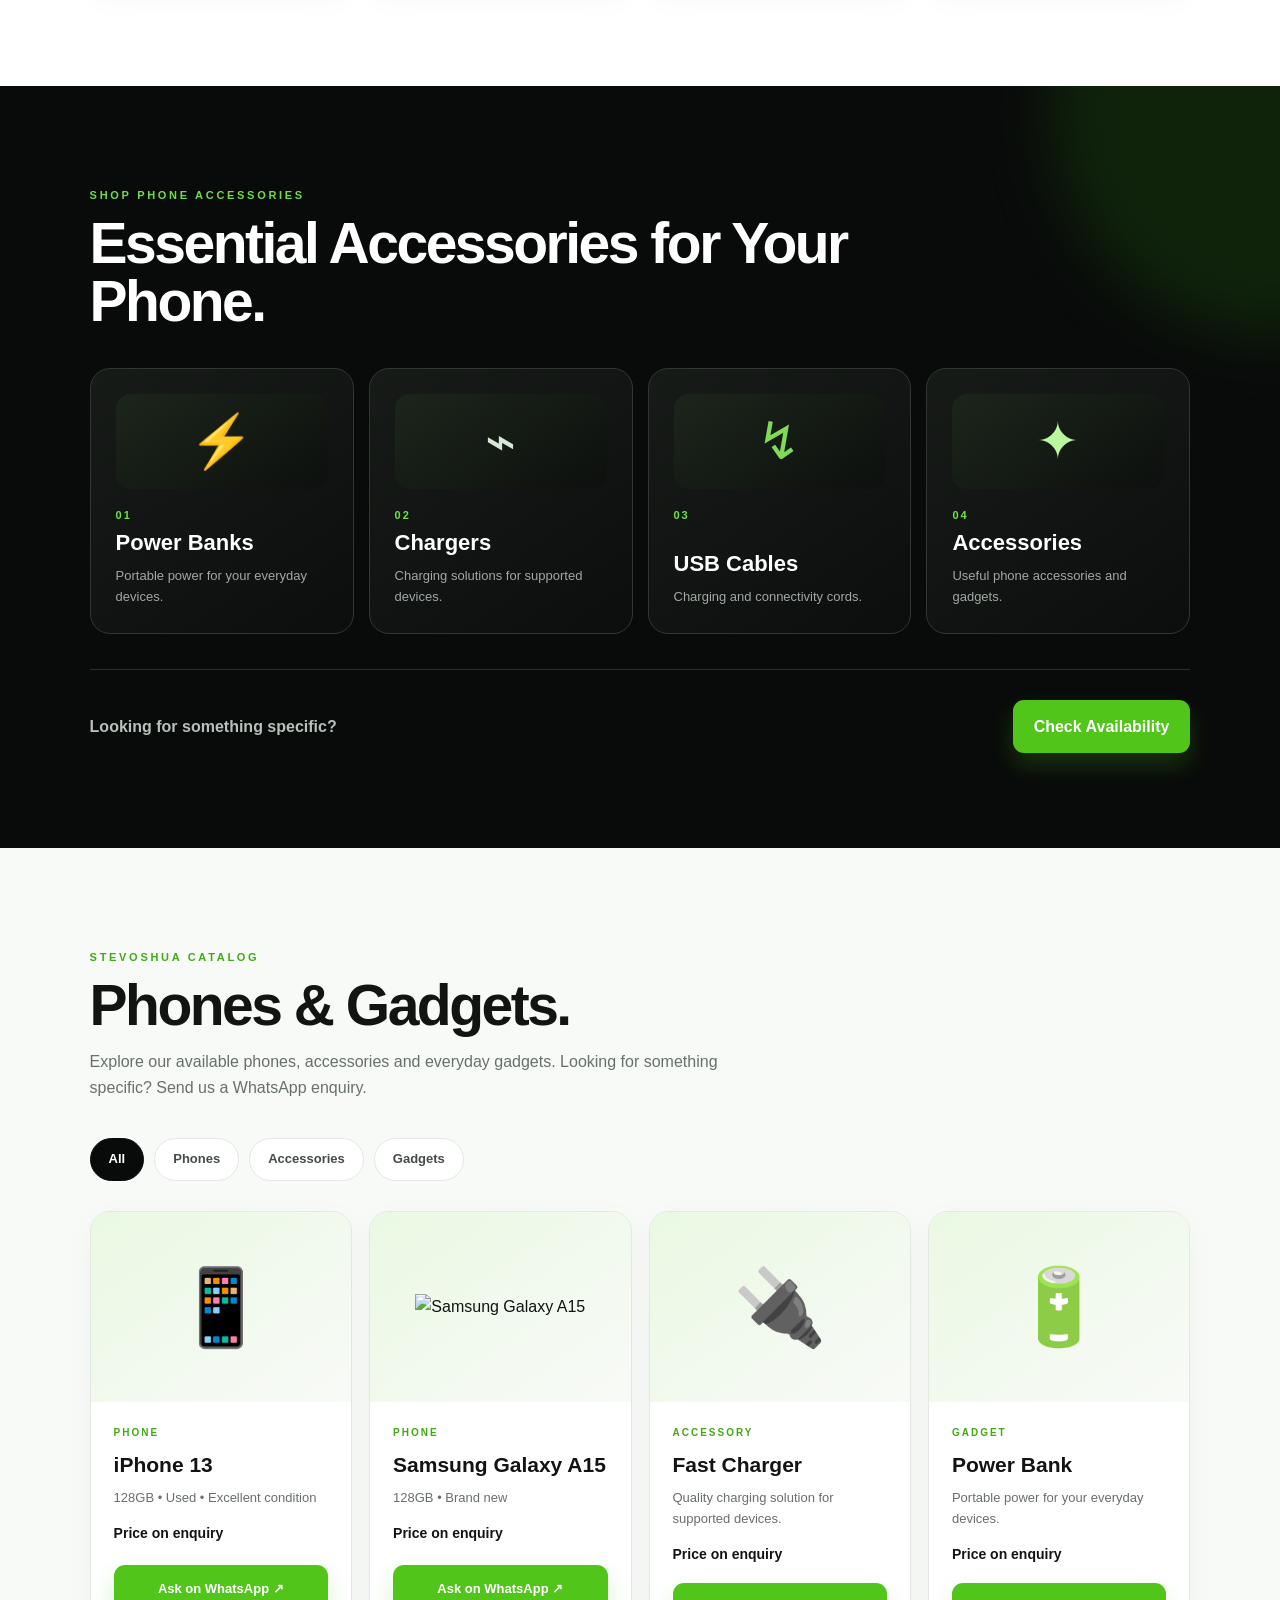
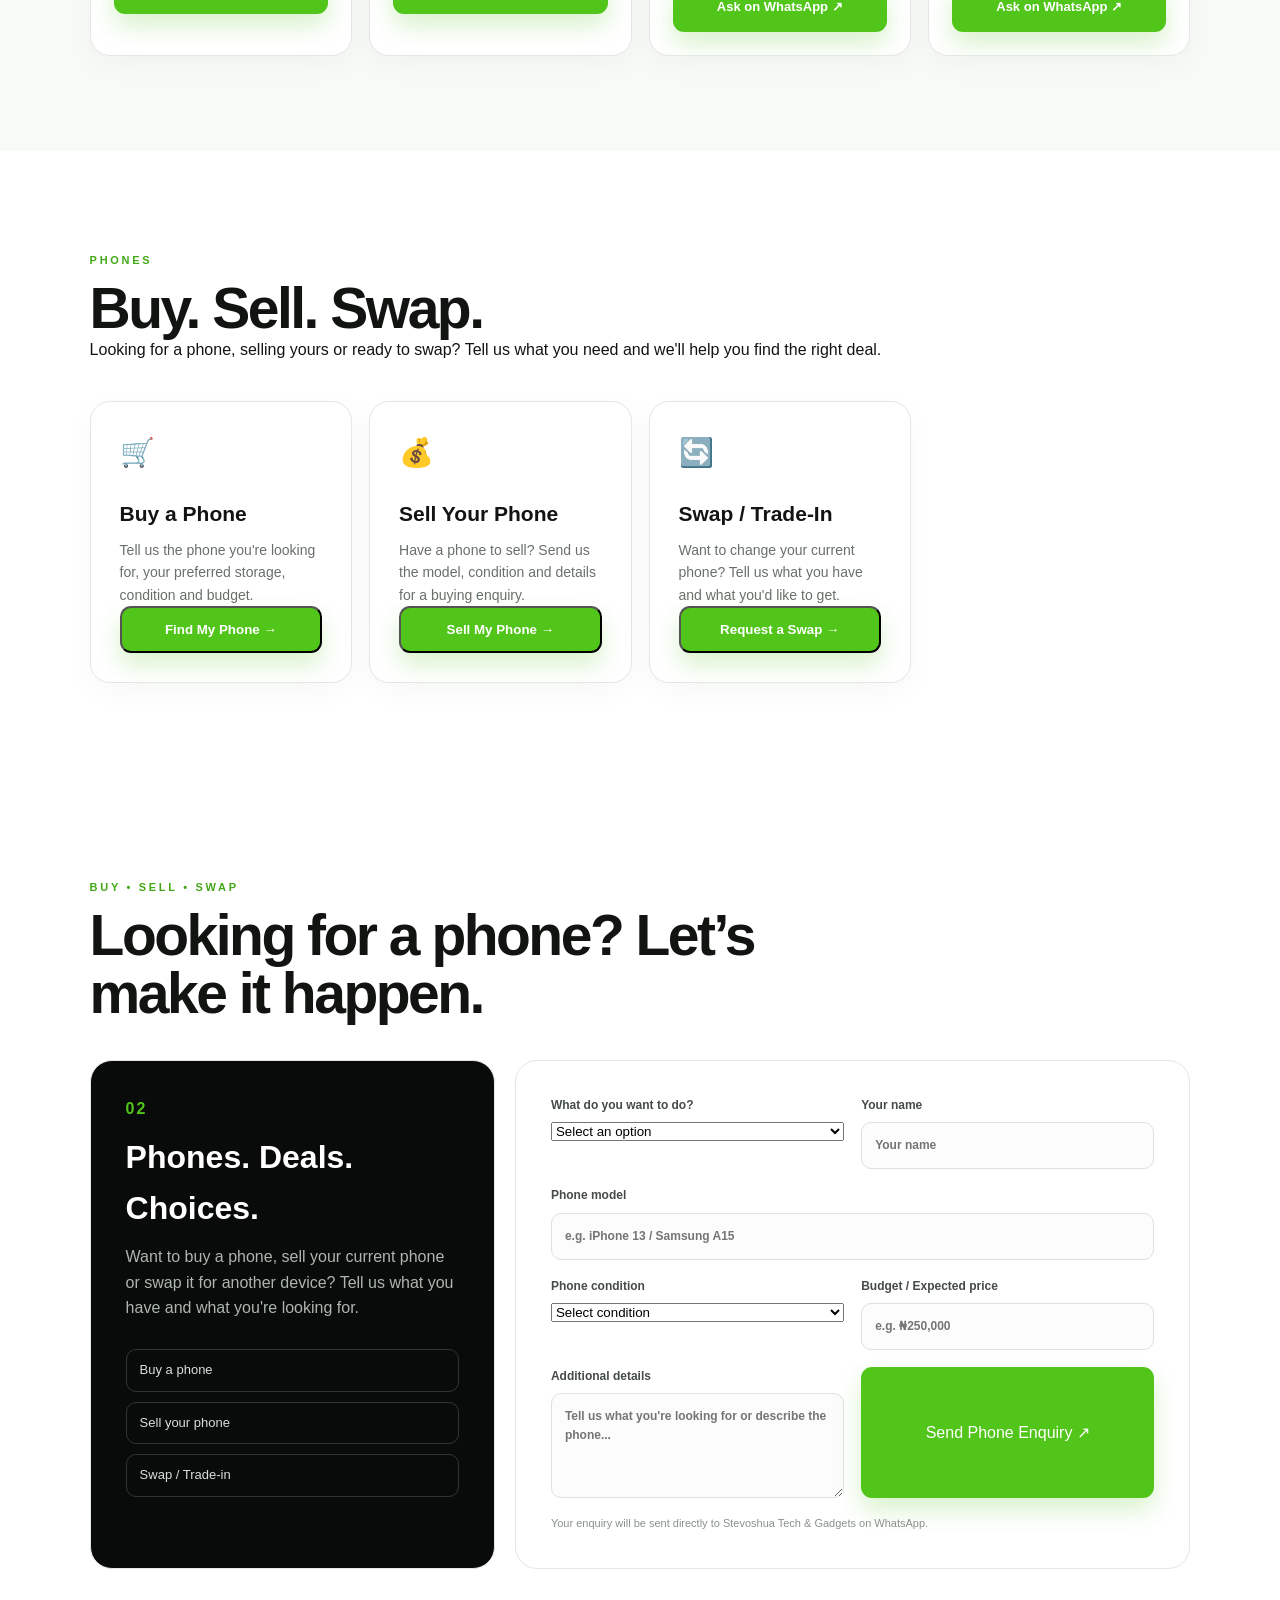
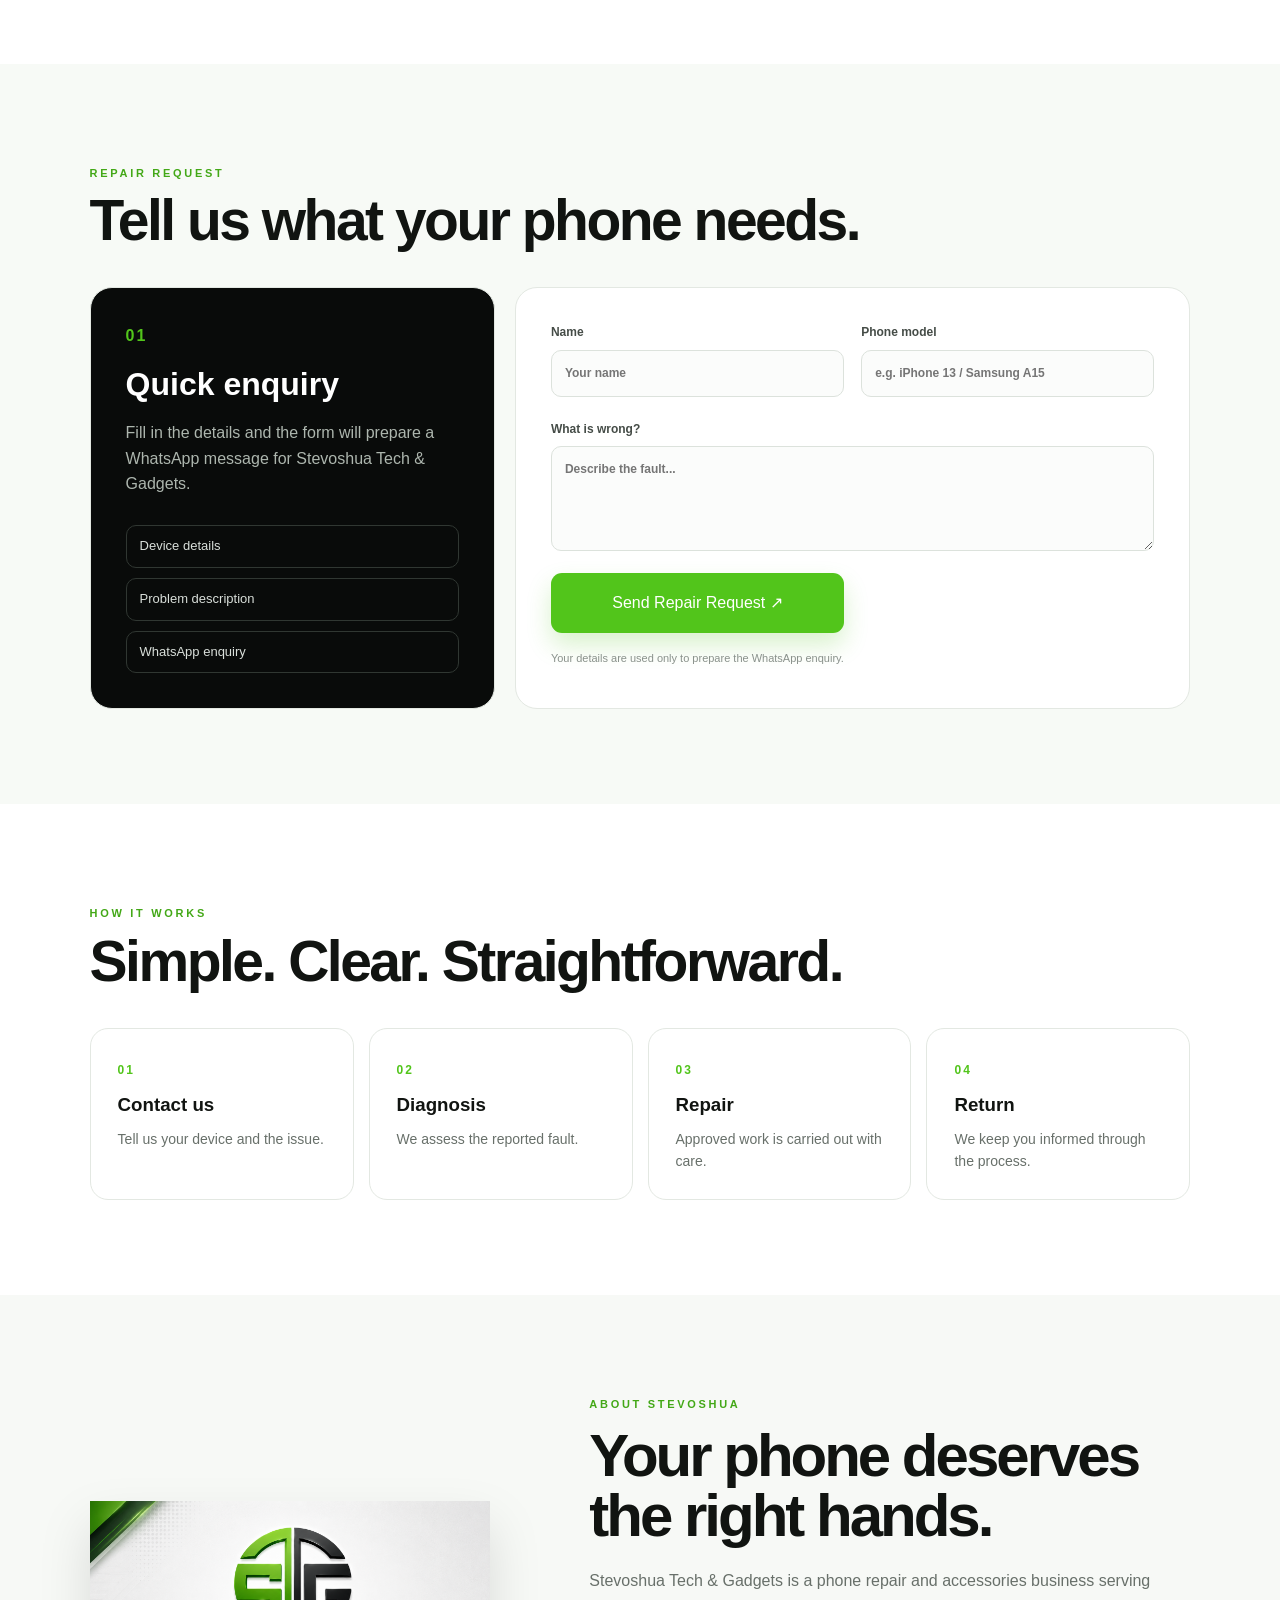
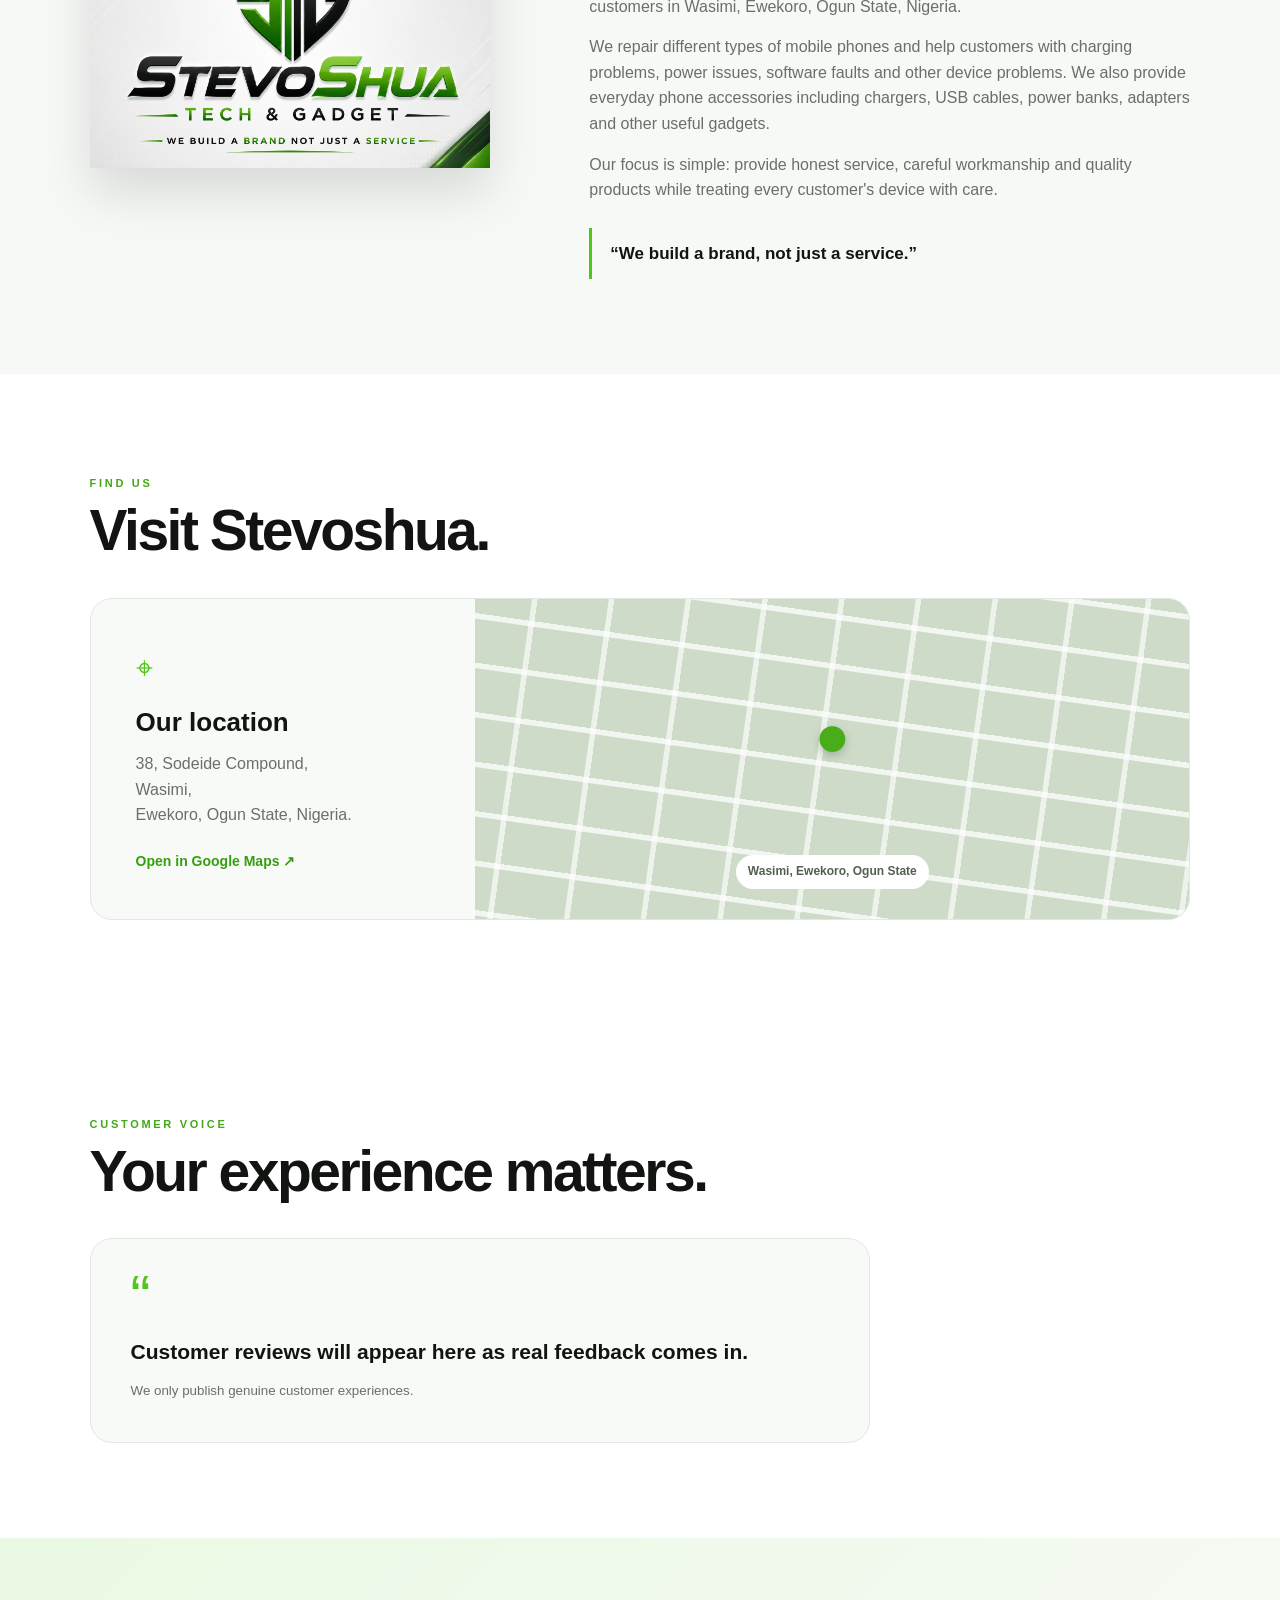
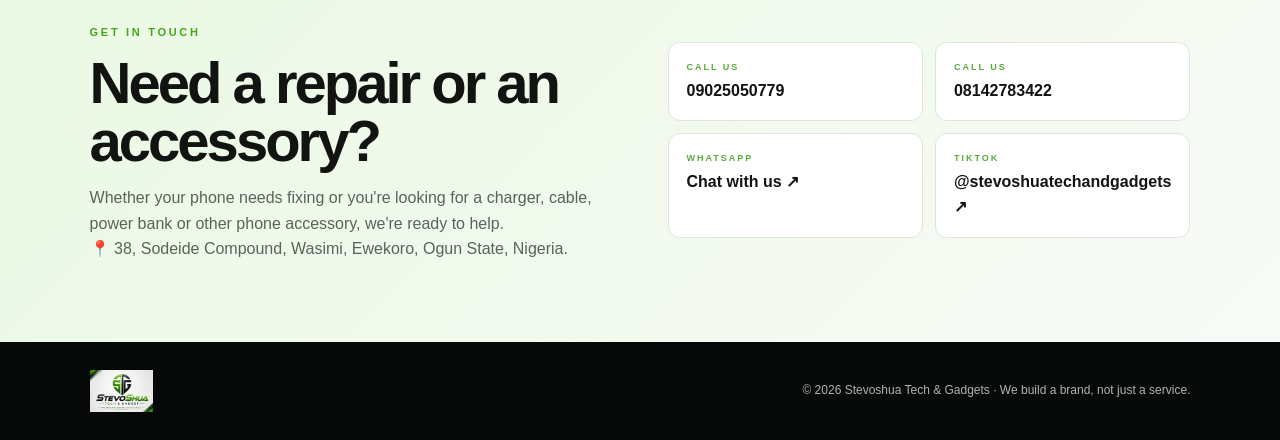
==== commit 030d9b86: "Replace phone icon with image for Samsung Galaxy A15" ====
--- a/index.html
+++ b/index.html
@@ -150,8 +150,8 @@
         <!-- PHONE -->
         <article class="catalog-card reveal" data-category="phones">
           <div class="catalog-image">
-            <span>📱</span>
-          </div>
+  <img src="samsung-a15.jpg" alt="Samsung Galaxy A15">
+</div>
           <div class="catalog-info">
             <small>PHONE</small>
             <h3>Samsung Galaxy A15</h3>
@@ -811,5 +811,69 @@
   }
 } 
   </script>
+  <script>
+  const observer = new IntersectionObserver((entries) => {
+    entries.forEach(entry => {
+      if (entry.isIntersecting) entry.target.classList.add('visible');
+    });
+  }, { threshold: 0.12 });
+
+  document.querySelectorAll('.reveal').forEach(el => observer.observe(el));
+
+  document.getElementById('repairForm').addEventListener('submit', function(e) {
+    e.preventDefault();
+
+    const name = document.getElementById('customerName').value.trim();
+    const model = document.getElementById('phoneModel').value.trim();
+    const problem = document.getElementById('problem').value.trim();
+
+    const message = `Hello Stevoshua Tech & Gadgets,
+
+Repair enquiry:
+Name: ${name}
+Phone model: ${model}
+Problem: ${problem}`;
+
+    window.open(
+      'https://wa.me/2349025050779?text=' + encodeURIComponent(message),
+      '_blank'
+    );
+  });
+
+  /* CATALOG FILTER */
+  document.querySelectorAll('.catalog-filter').forEach(button => {
+    button.addEventListener('click', function() {
+
+      const selectedCategory = this.getAttribute('data-filter');
+
+      document.querySelectorAll('.catalog-filter').forEach(btn => {
+        btn.classList.remove('active');
+      });
+
+      this.classList.add('active');
+
+      document.querySelectorAll('.catalog-card').forEach(card => {
+
+        const cardCategory = card.getAttribute('data-category');
+
+        if (selectedCategory === 'all' || cardCategory === selectedCategory) {
+          card.style.display = '';
+        } else {
+          card.style.display = 'none';
+        }
+
+      });
+    });
+  });
+
+  if ('serviceWorker' in navigator) {
+    window.addEventListener('load', () => {
+      navigator.serviceWorker.register('sw.js').catch(() => {});
+    });
+  }
+</script>
+
 </body>
 </html>
+</body>
+</html>
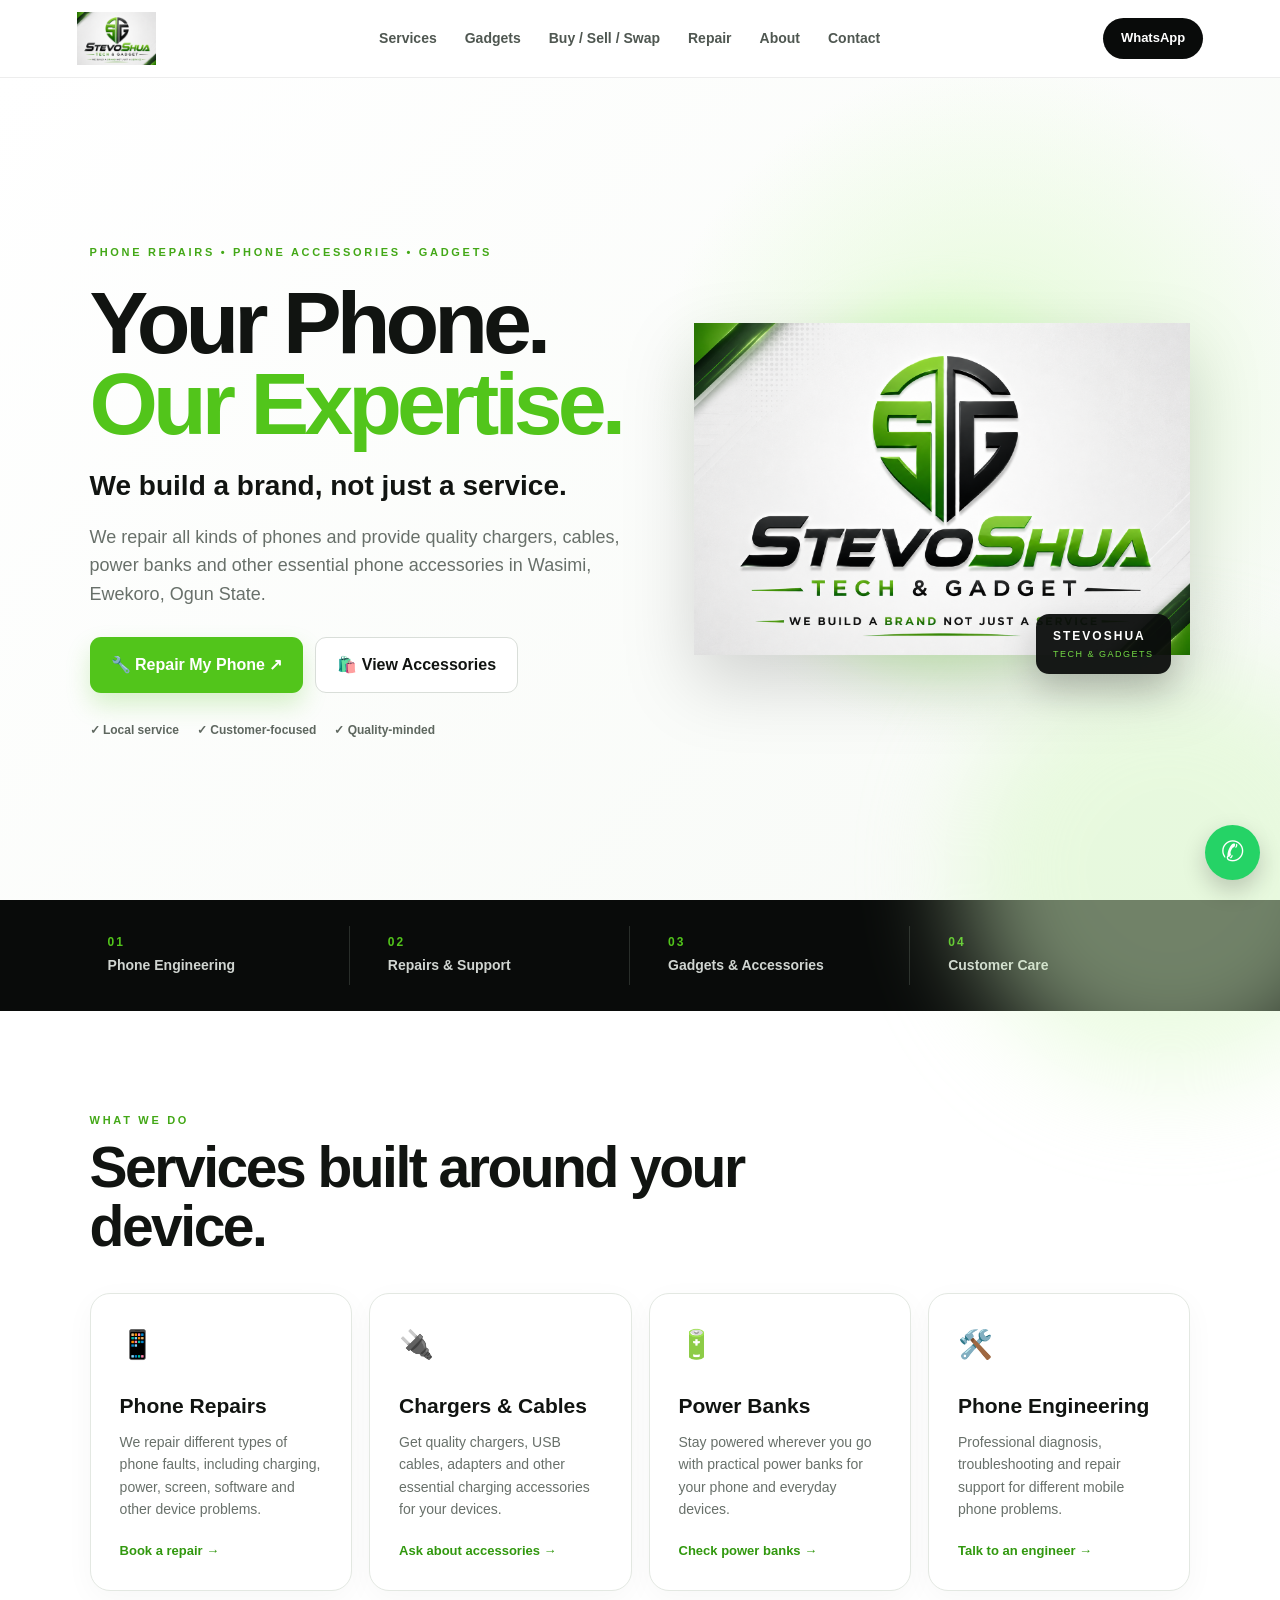
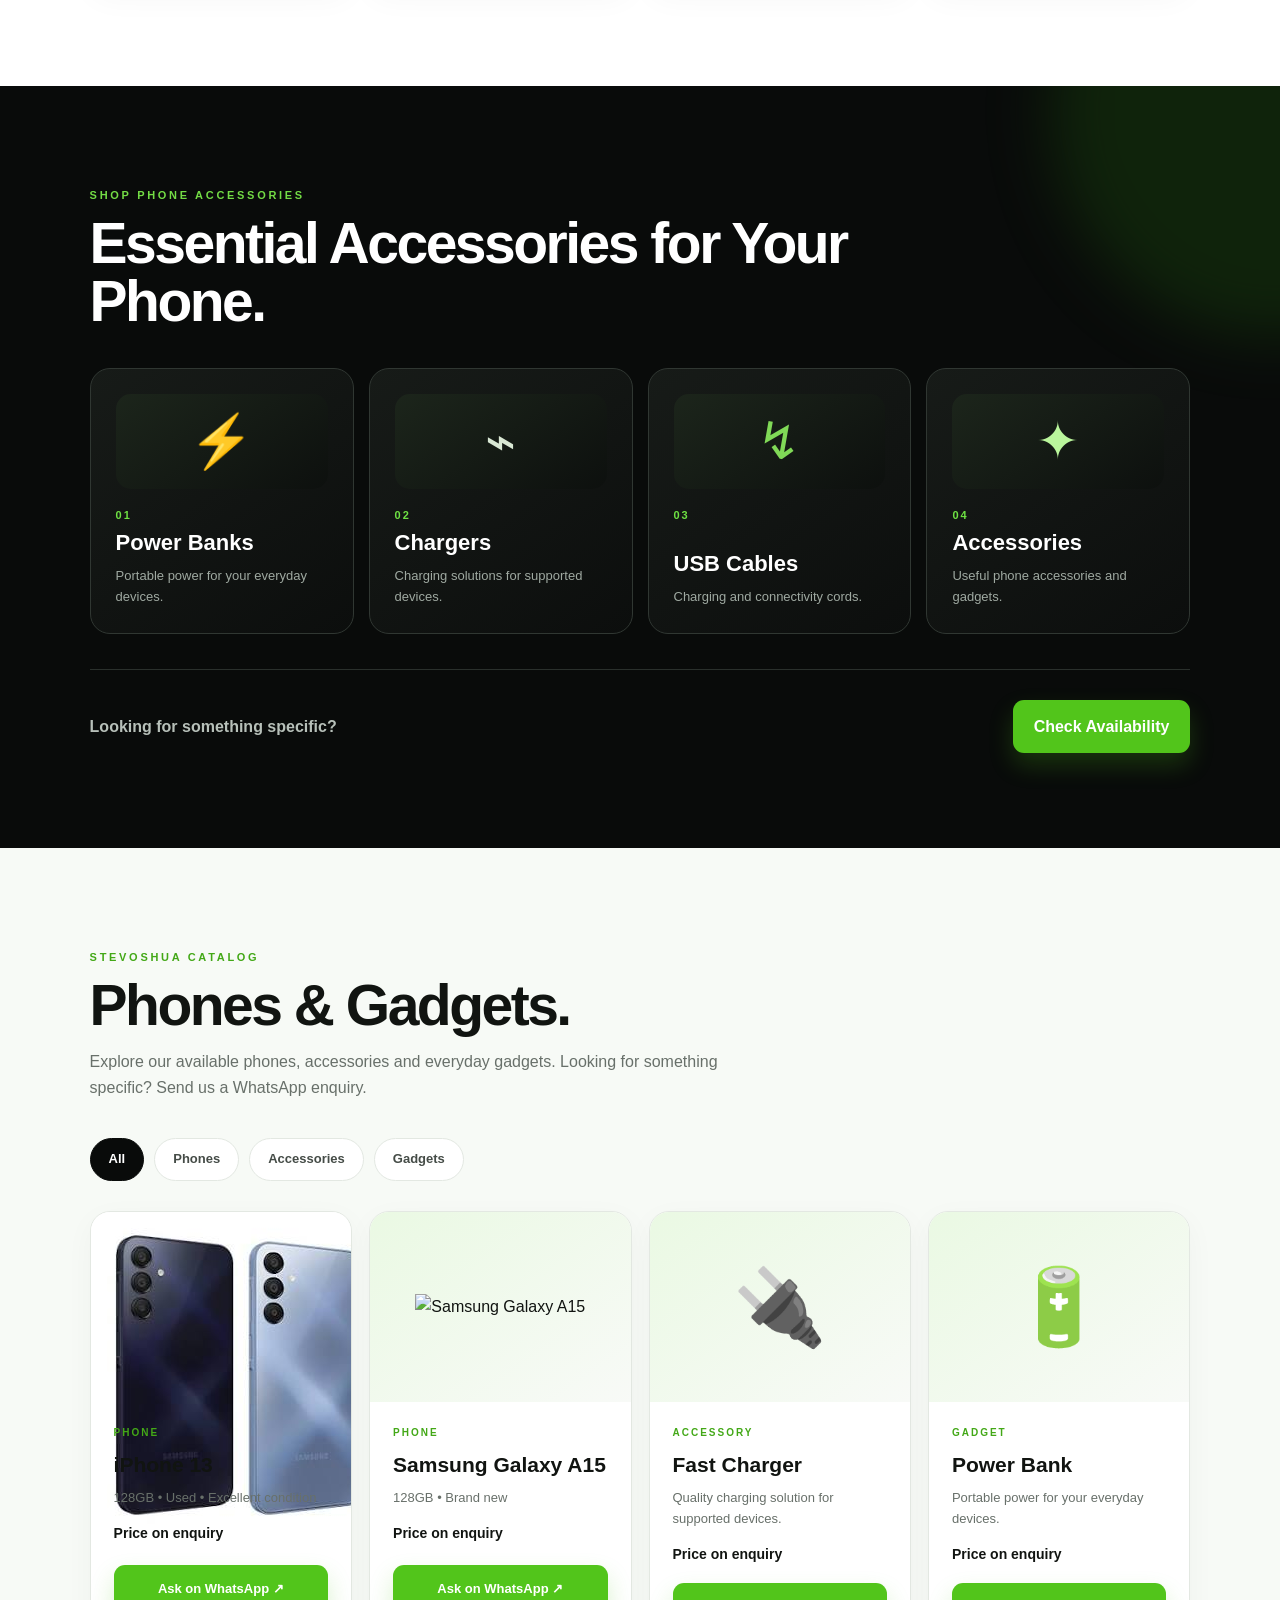
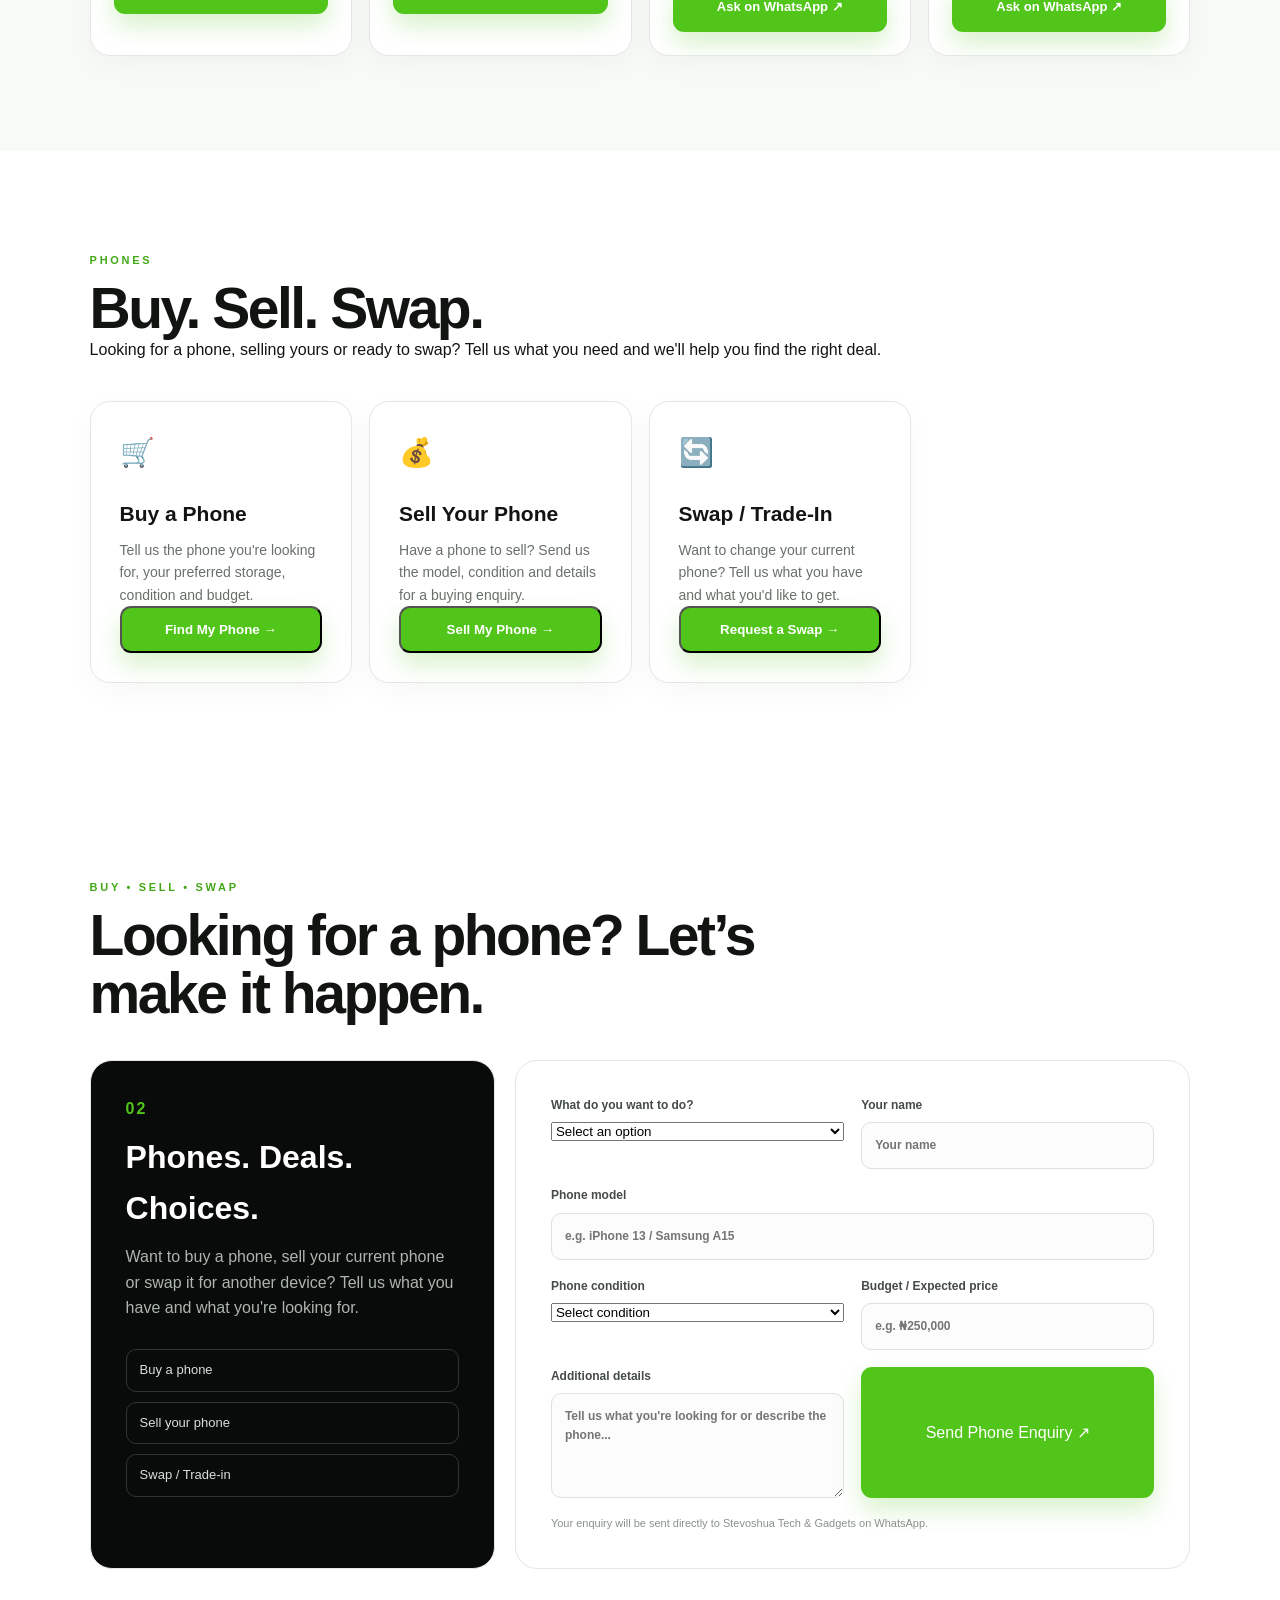
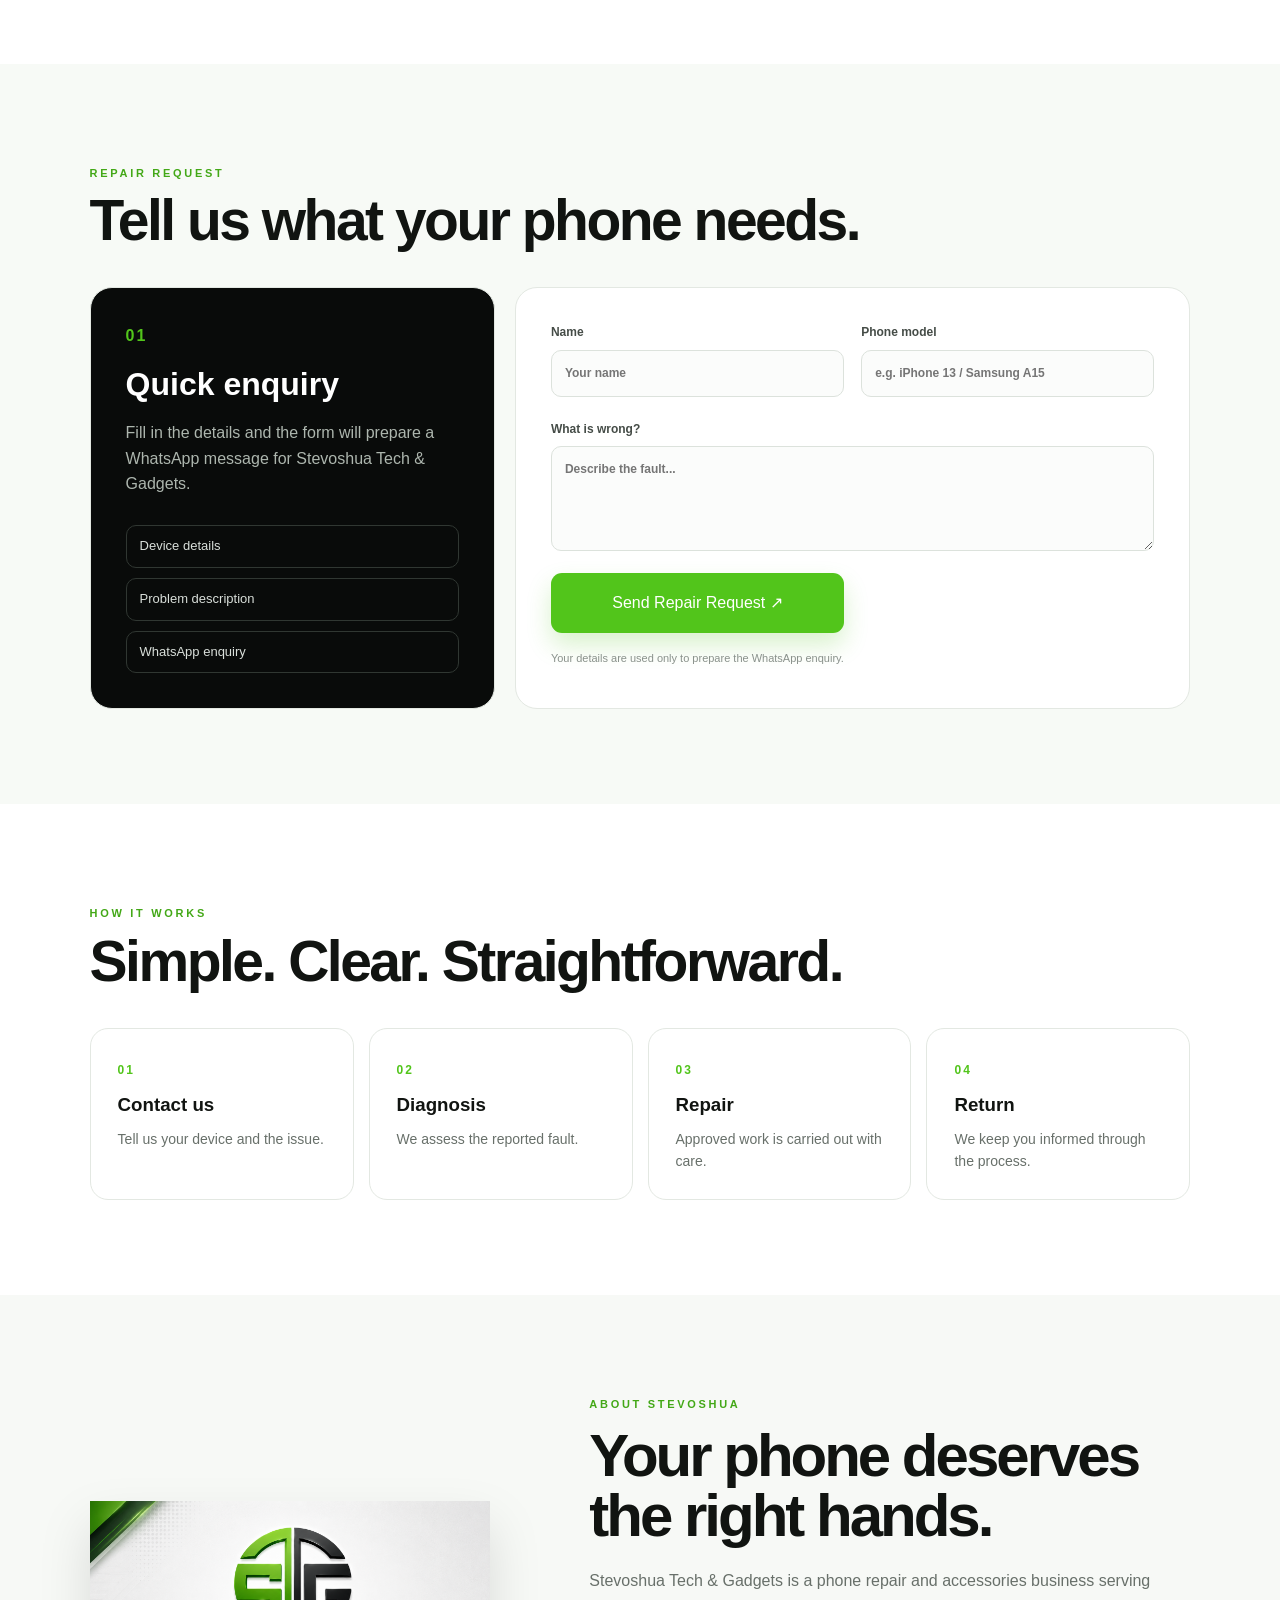
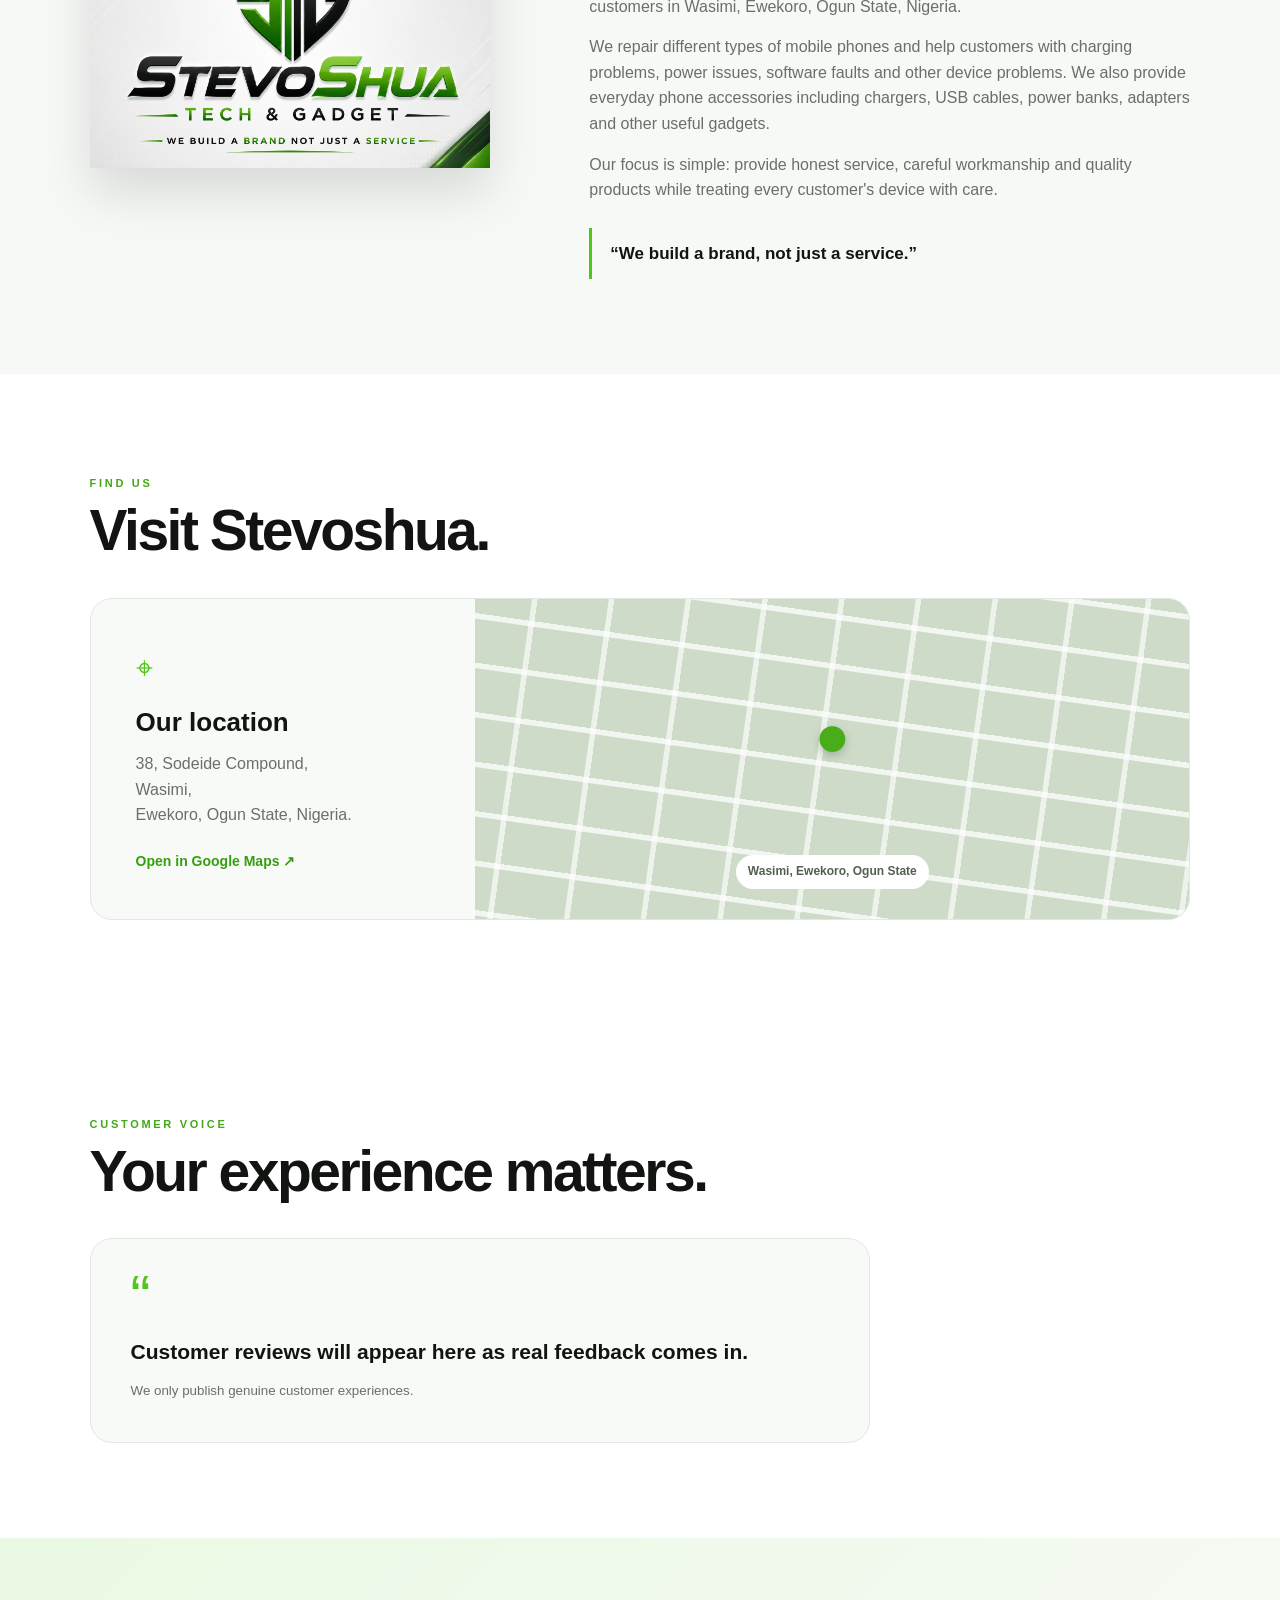
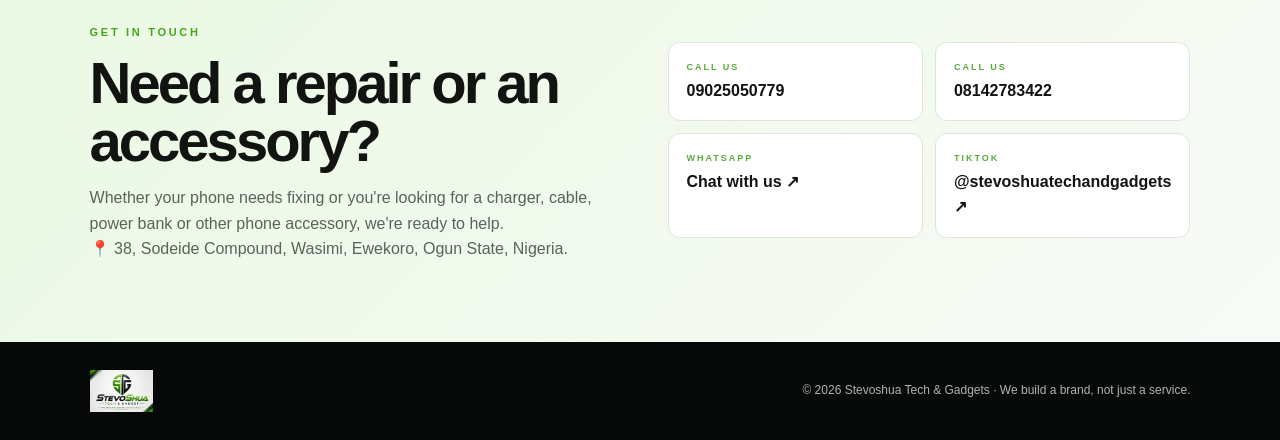
==== commit 7b5447ac: "Update index.html" ====
--- a/index.html
+++ b/index.html
@@ -130,8 +130,8 @@
         <!-- PHONE -->
         <article class="catalog-card reveal" data-category="phones">
           <div class="catalog-image">
-            <span>📱</span>
-          </div>
+  <img src="IMG_5747.jpeg" alt="Samsung Galaxy A15">
+</div>
           <div class="catalog-info">
             <small>PHONE</small>
             <h3>iPhone 13</h3>
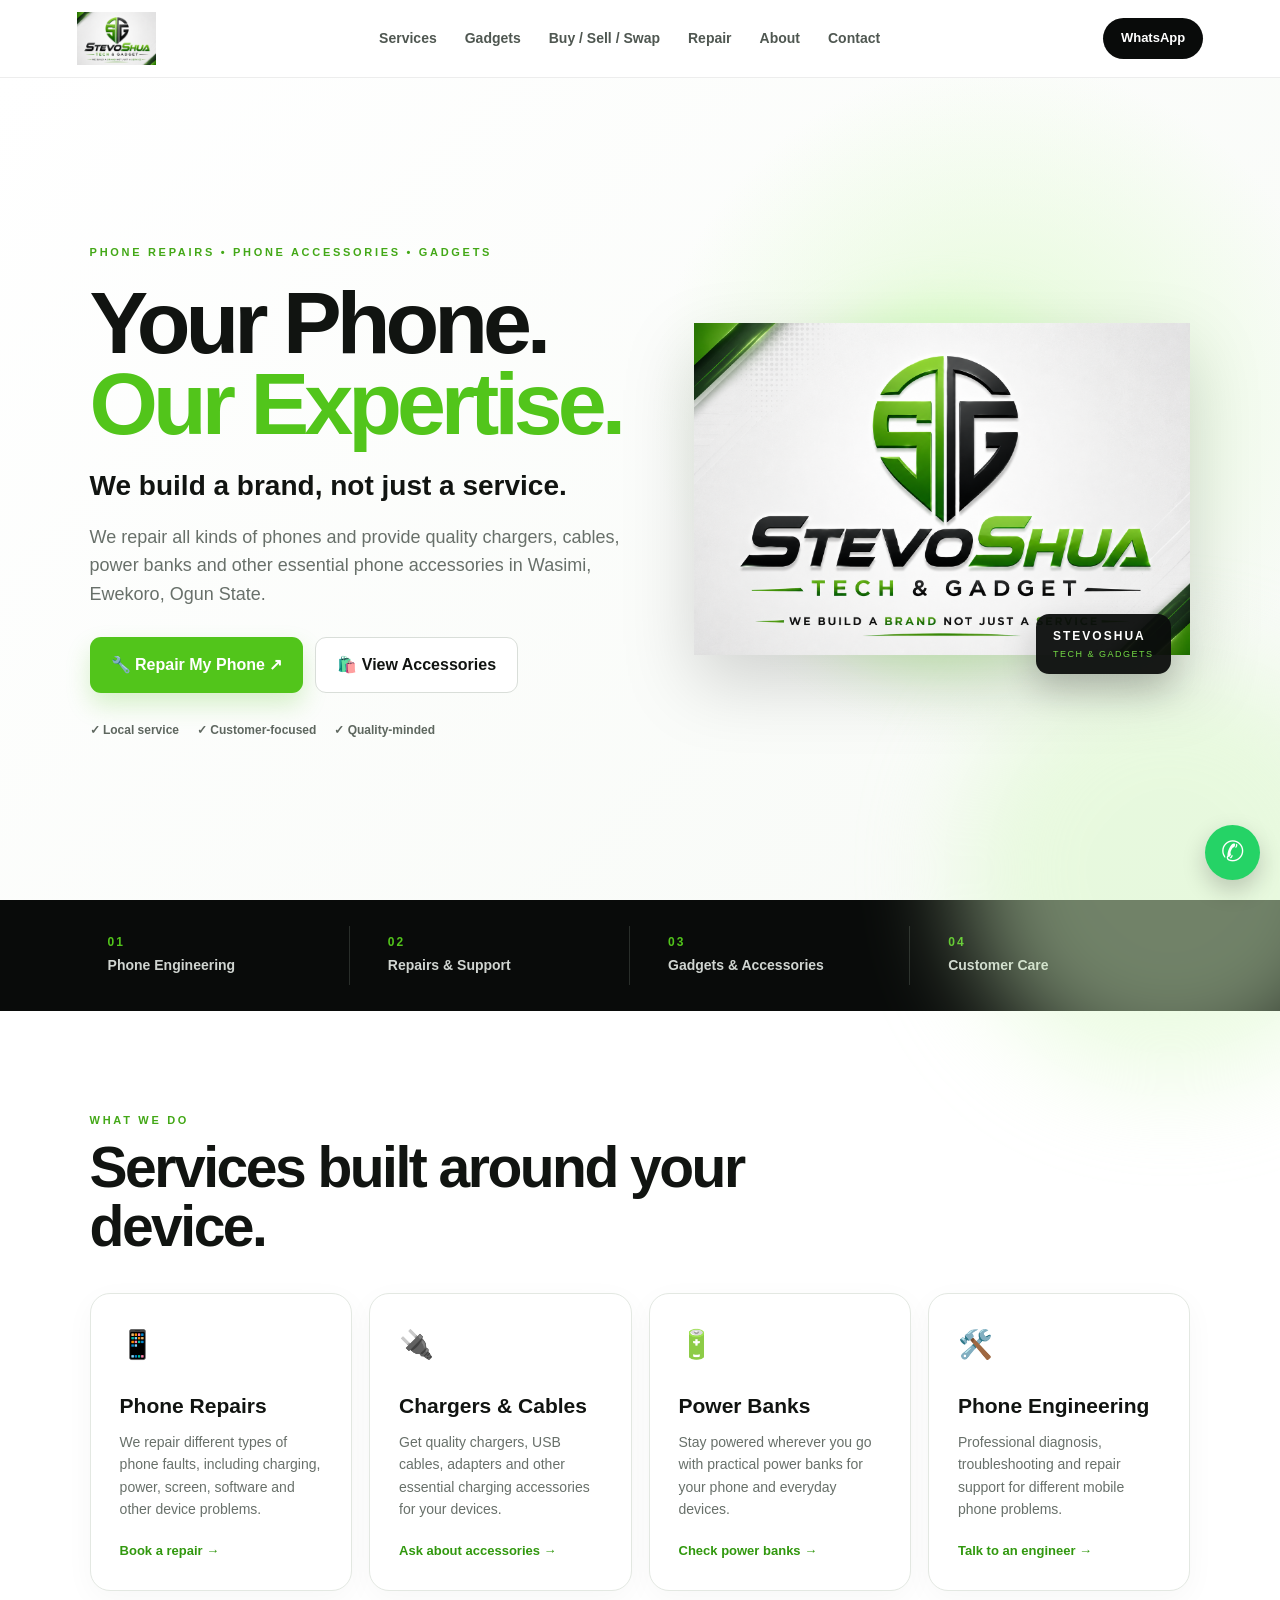
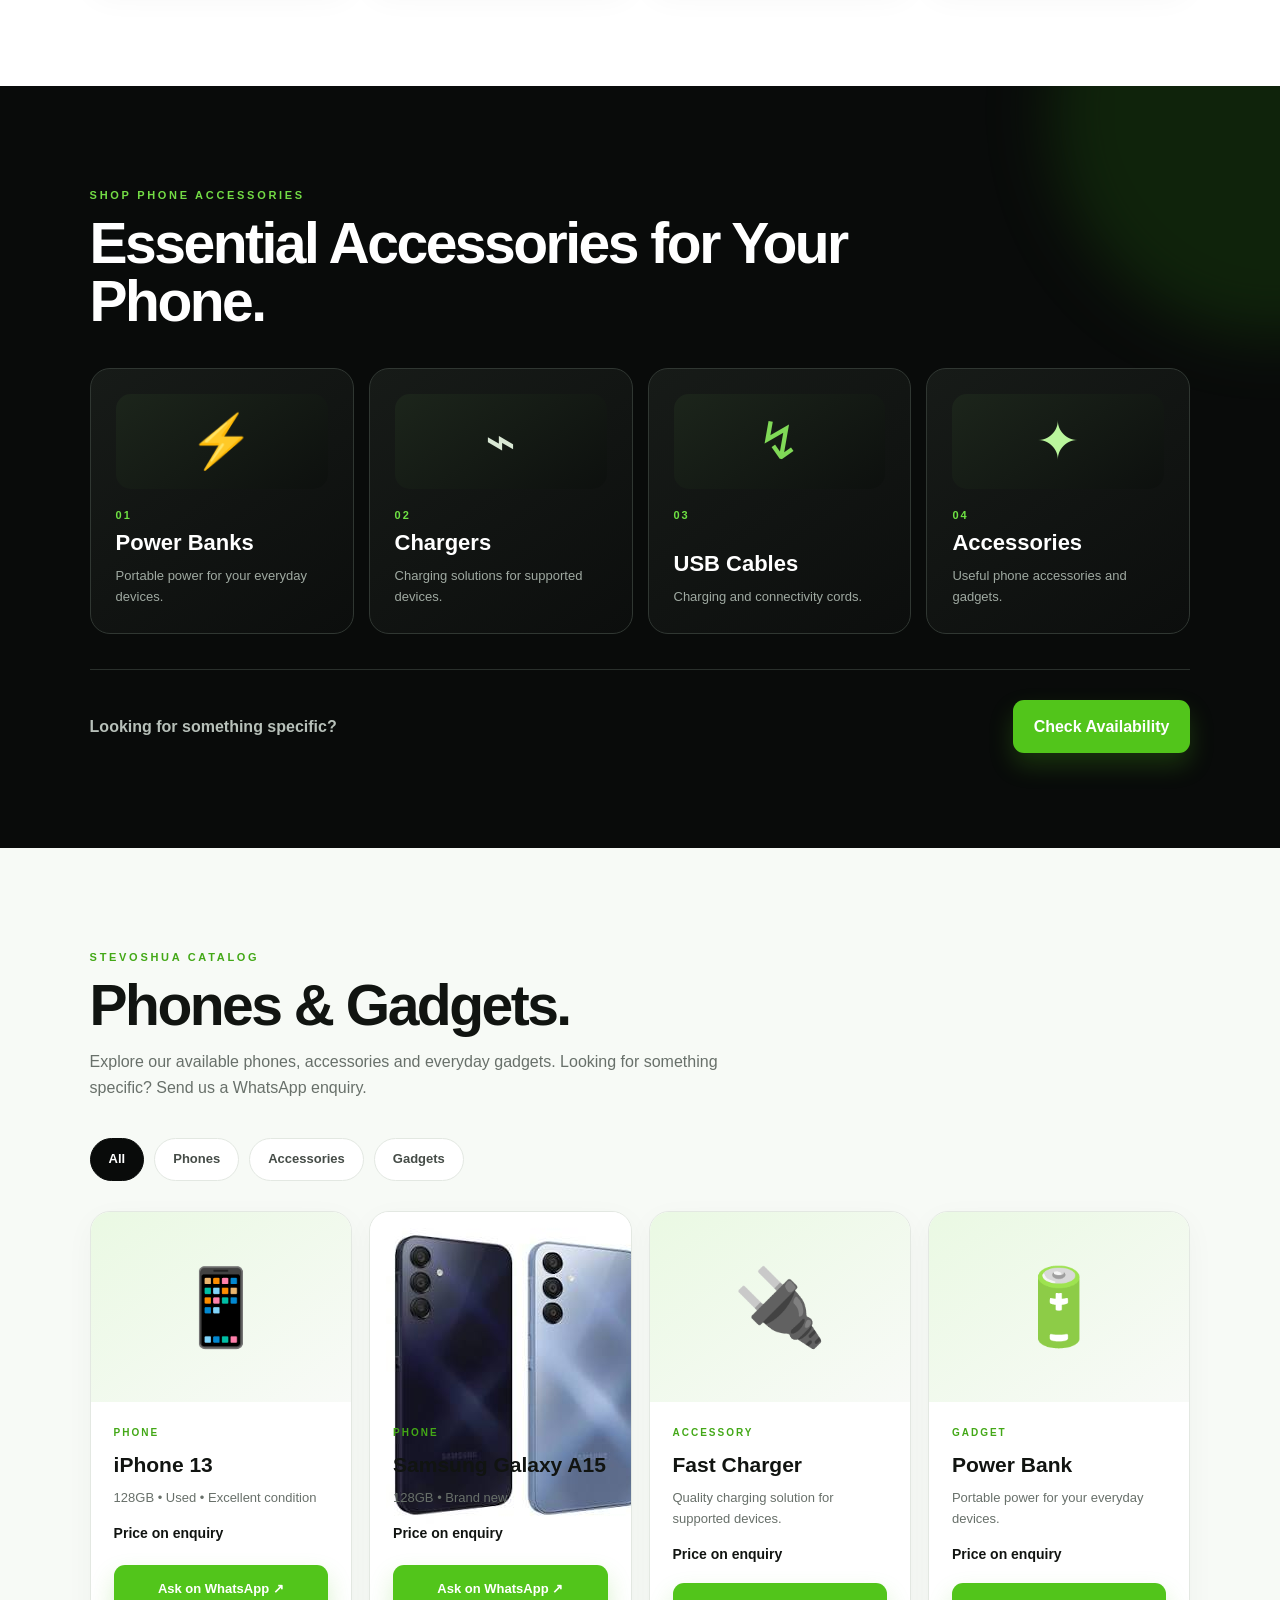
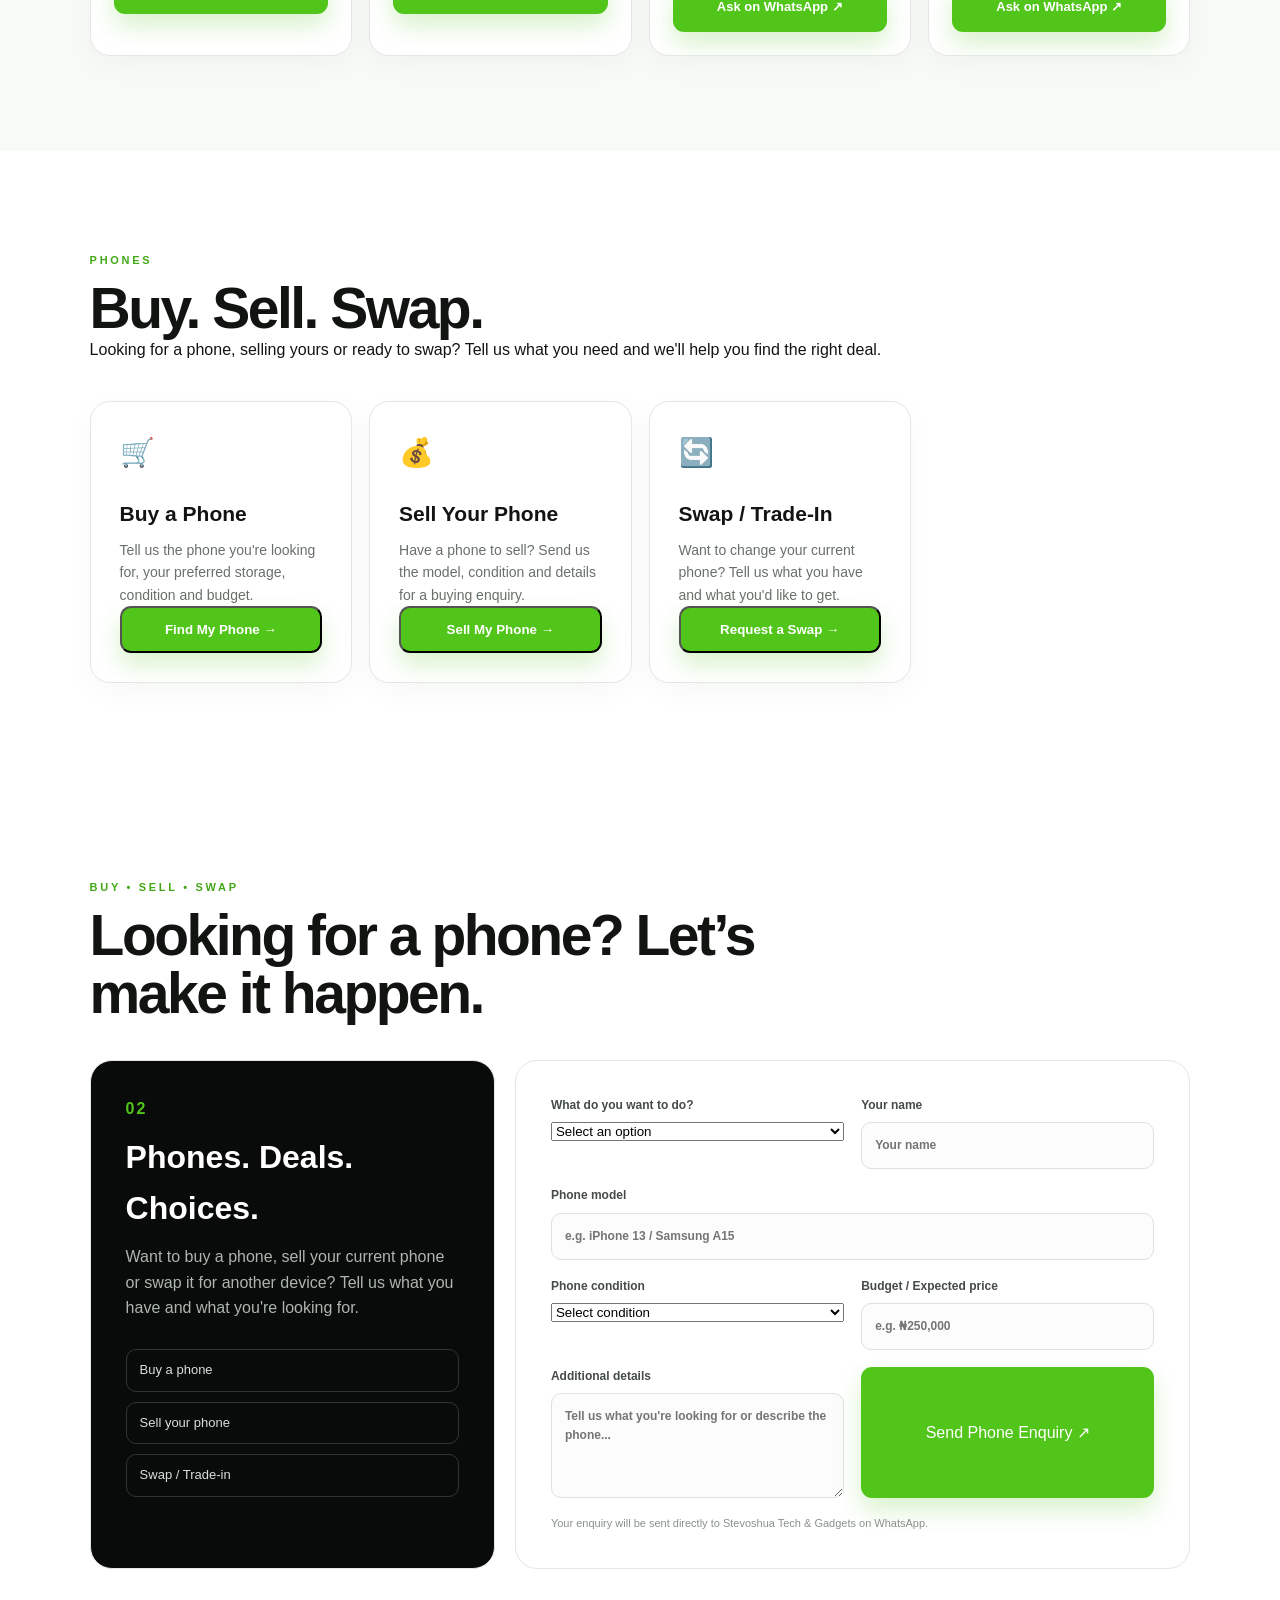
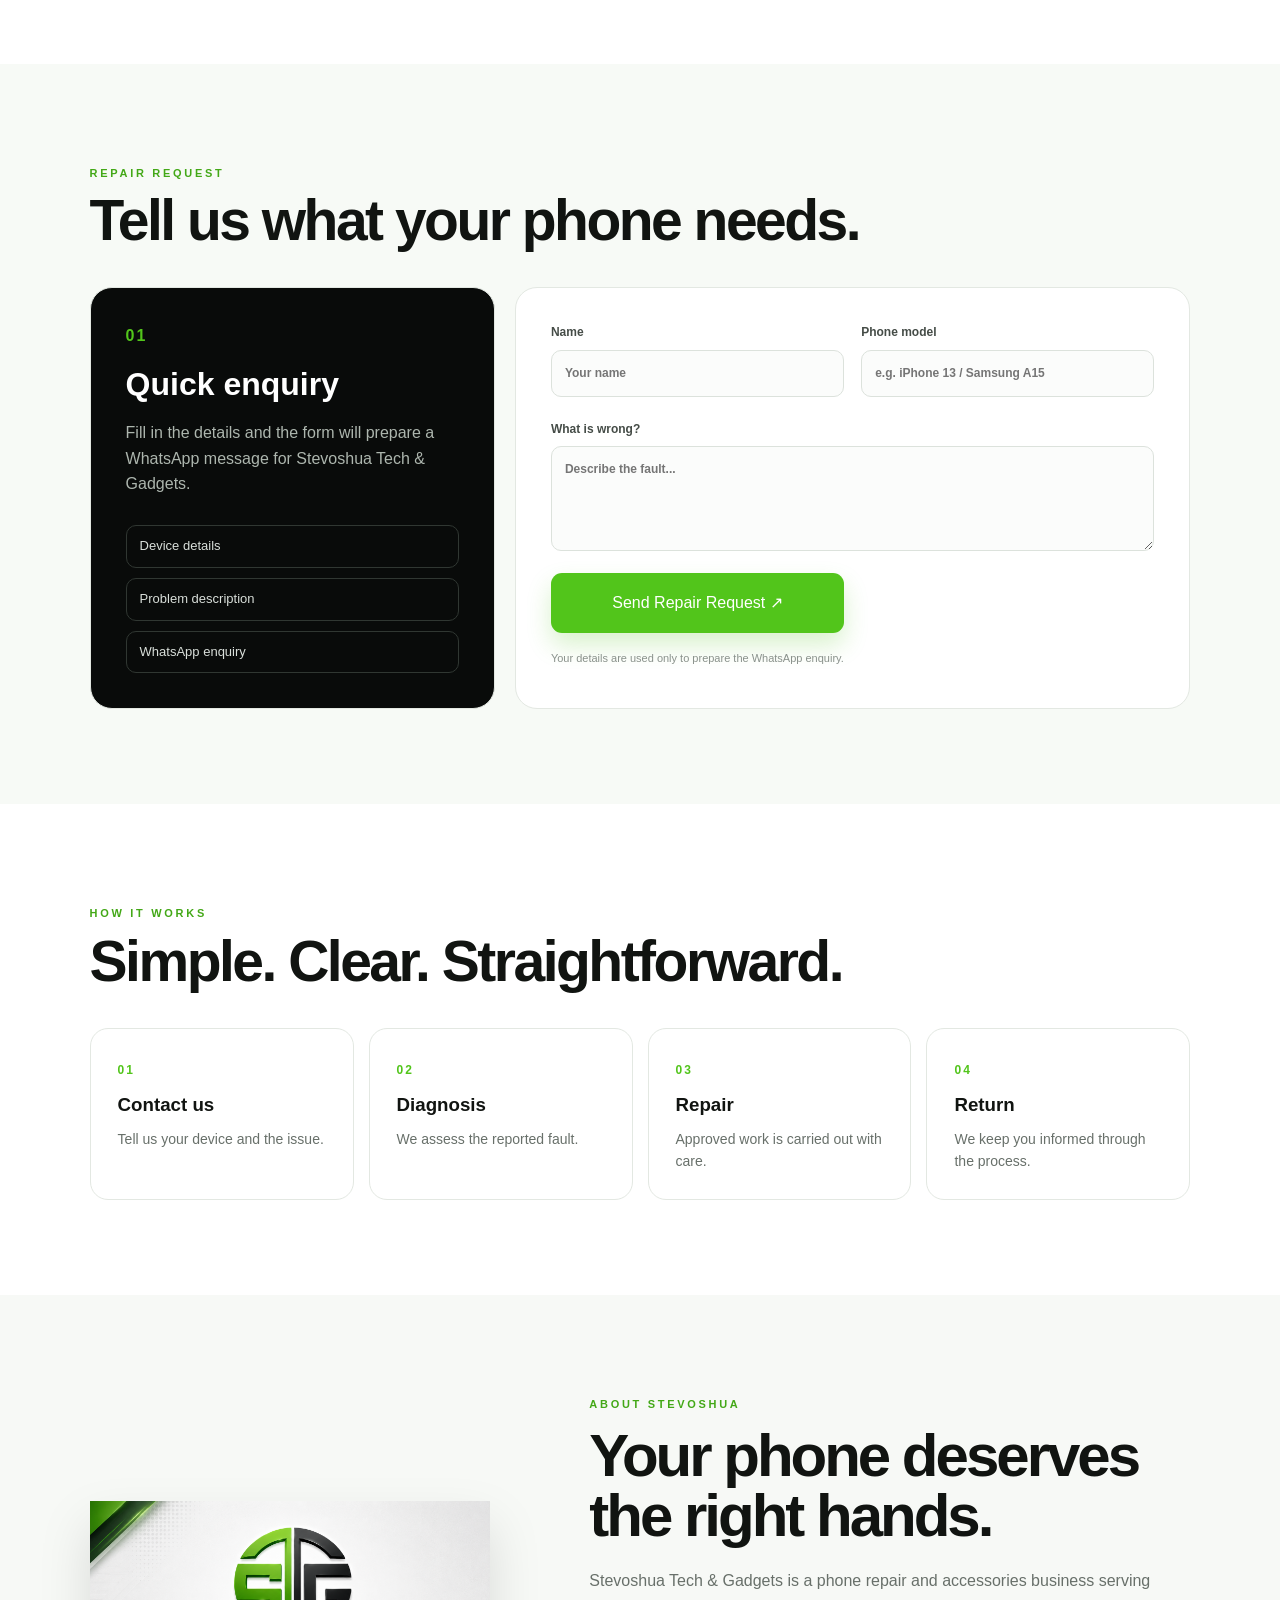
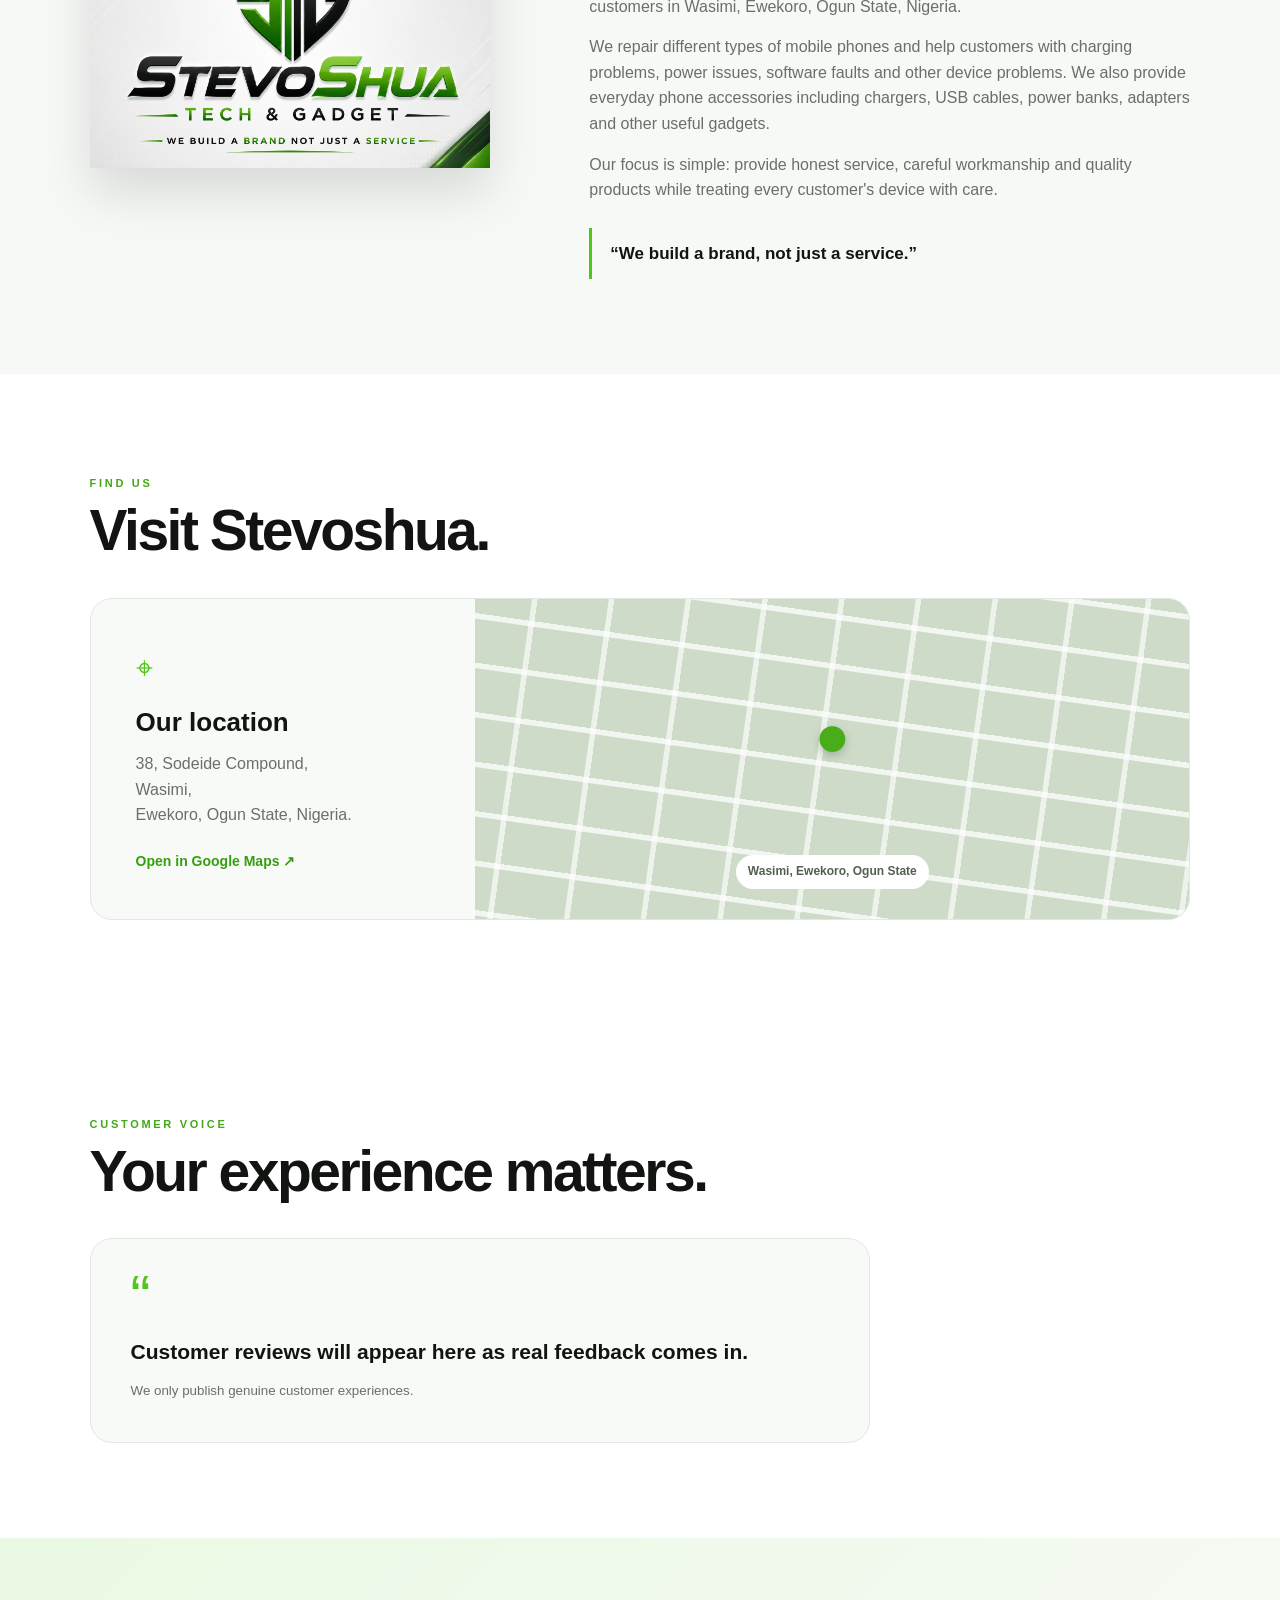
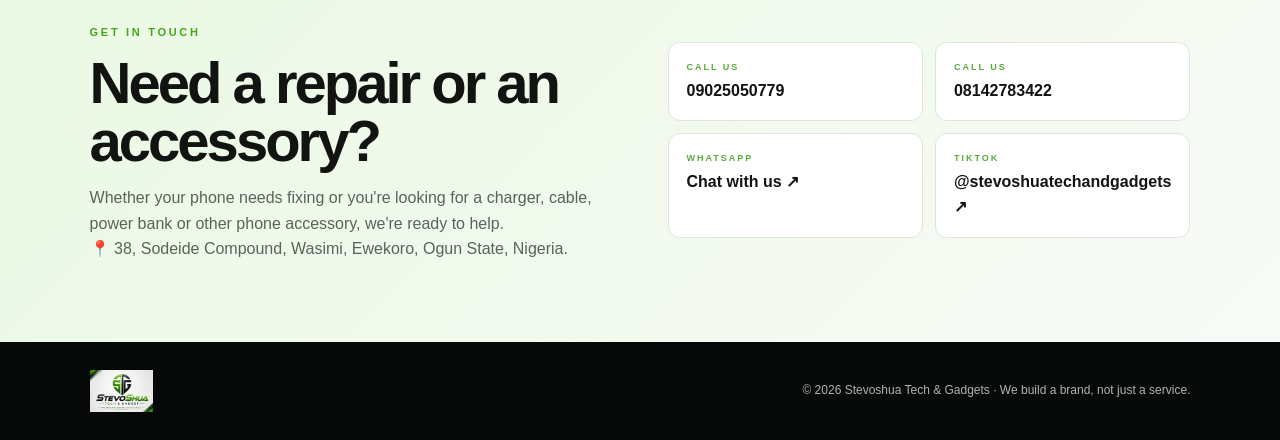
==== commit 5c7bae54: "Update index.html" ====
--- a/index.html
+++ b/index.html
@@ -129,9 +129,9 @@
 
         <!-- PHONE -->
         <article class="catalog-card reveal" data-category="phones">
-          <div class="catalog-image">
-  <img src="IMG_5747.jpeg" alt="Samsung Galaxy A15">
-</div>
+     <div class="catalog-image">
+  <span>📱</span>
+</div>     
           <div class="catalog-info">
             <small>PHONE</small>
             <h3>iPhone 13</h3>
@@ -150,7 +150,7 @@
         <!-- PHONE -->
         <article class="catalog-card reveal" data-category="phones">
           <div class="catalog-image">
-  <img src="samsung-a15.jpg" alt="Samsung Galaxy A15">
+  <img src="IMG_5747.jpeg" alt="Samsung Galaxy A15">
 </div>
           <div class="catalog-info">
             <small>PHONE</small>
